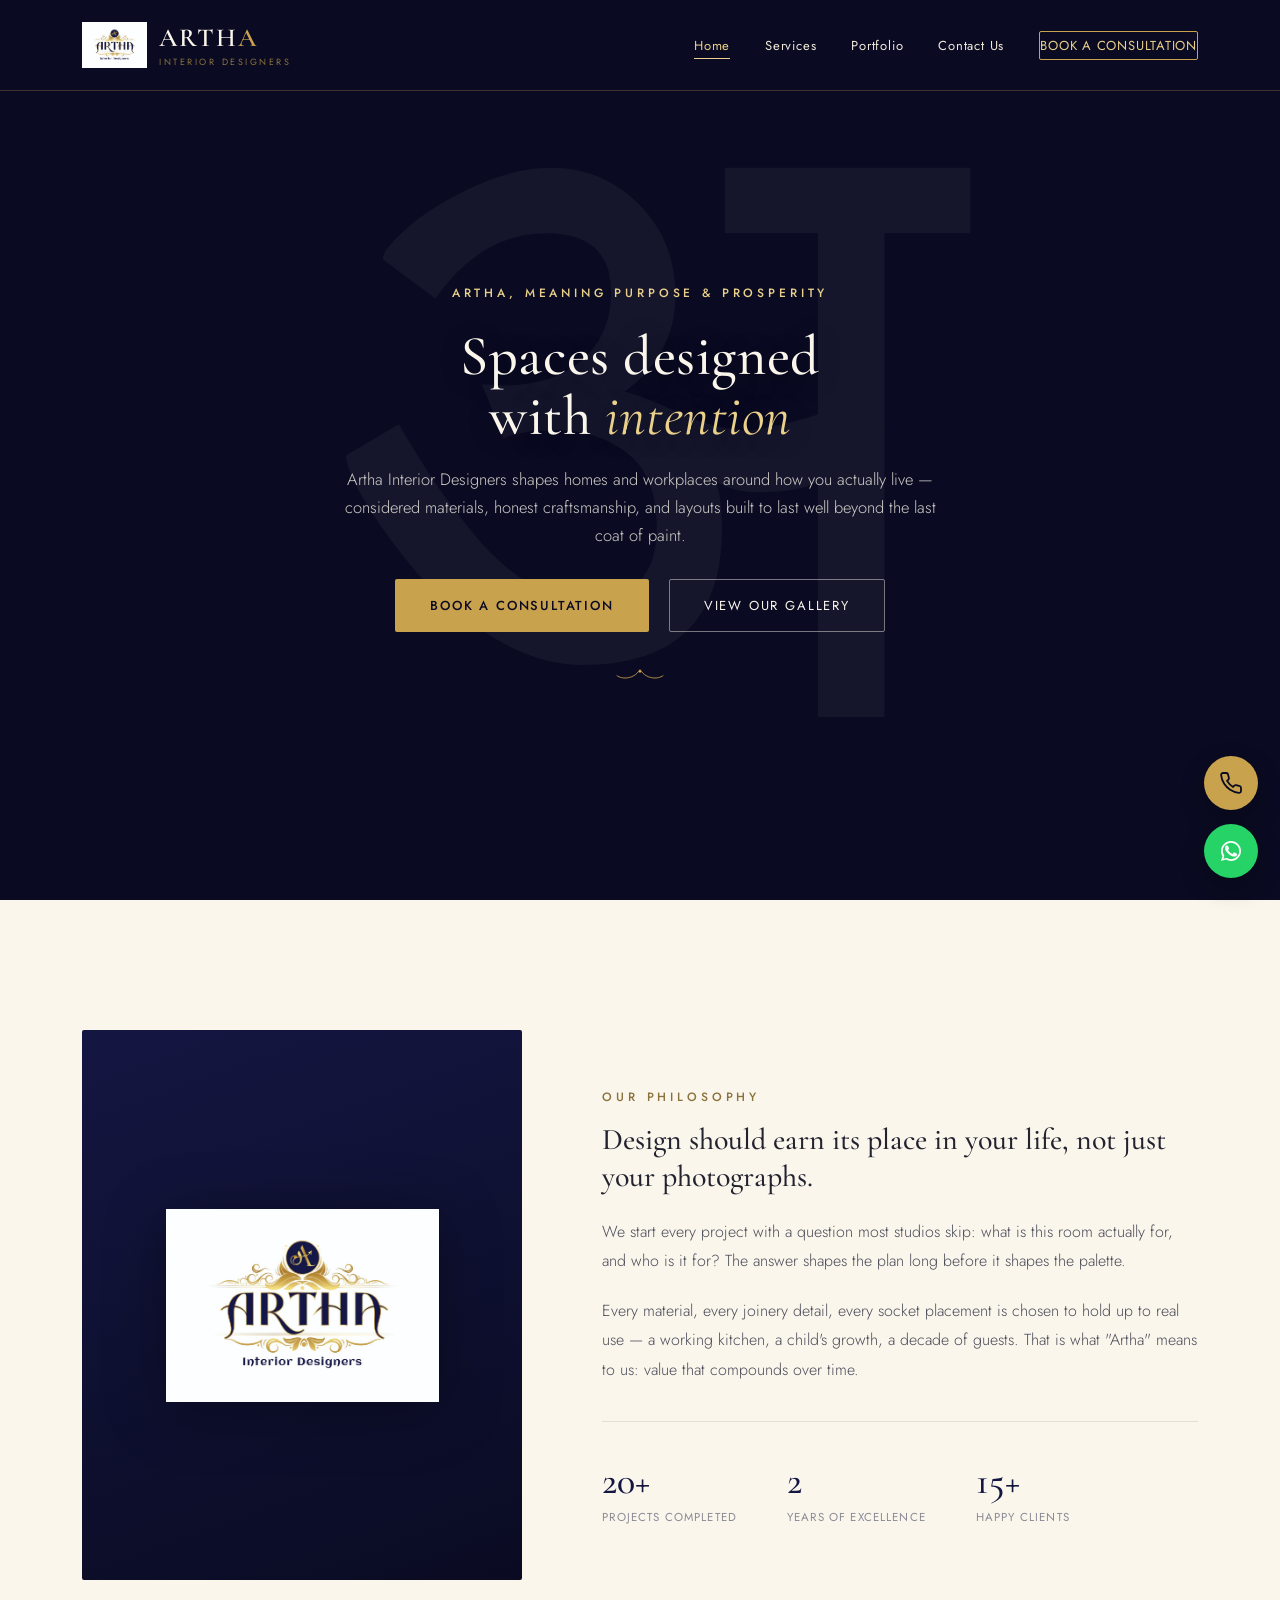
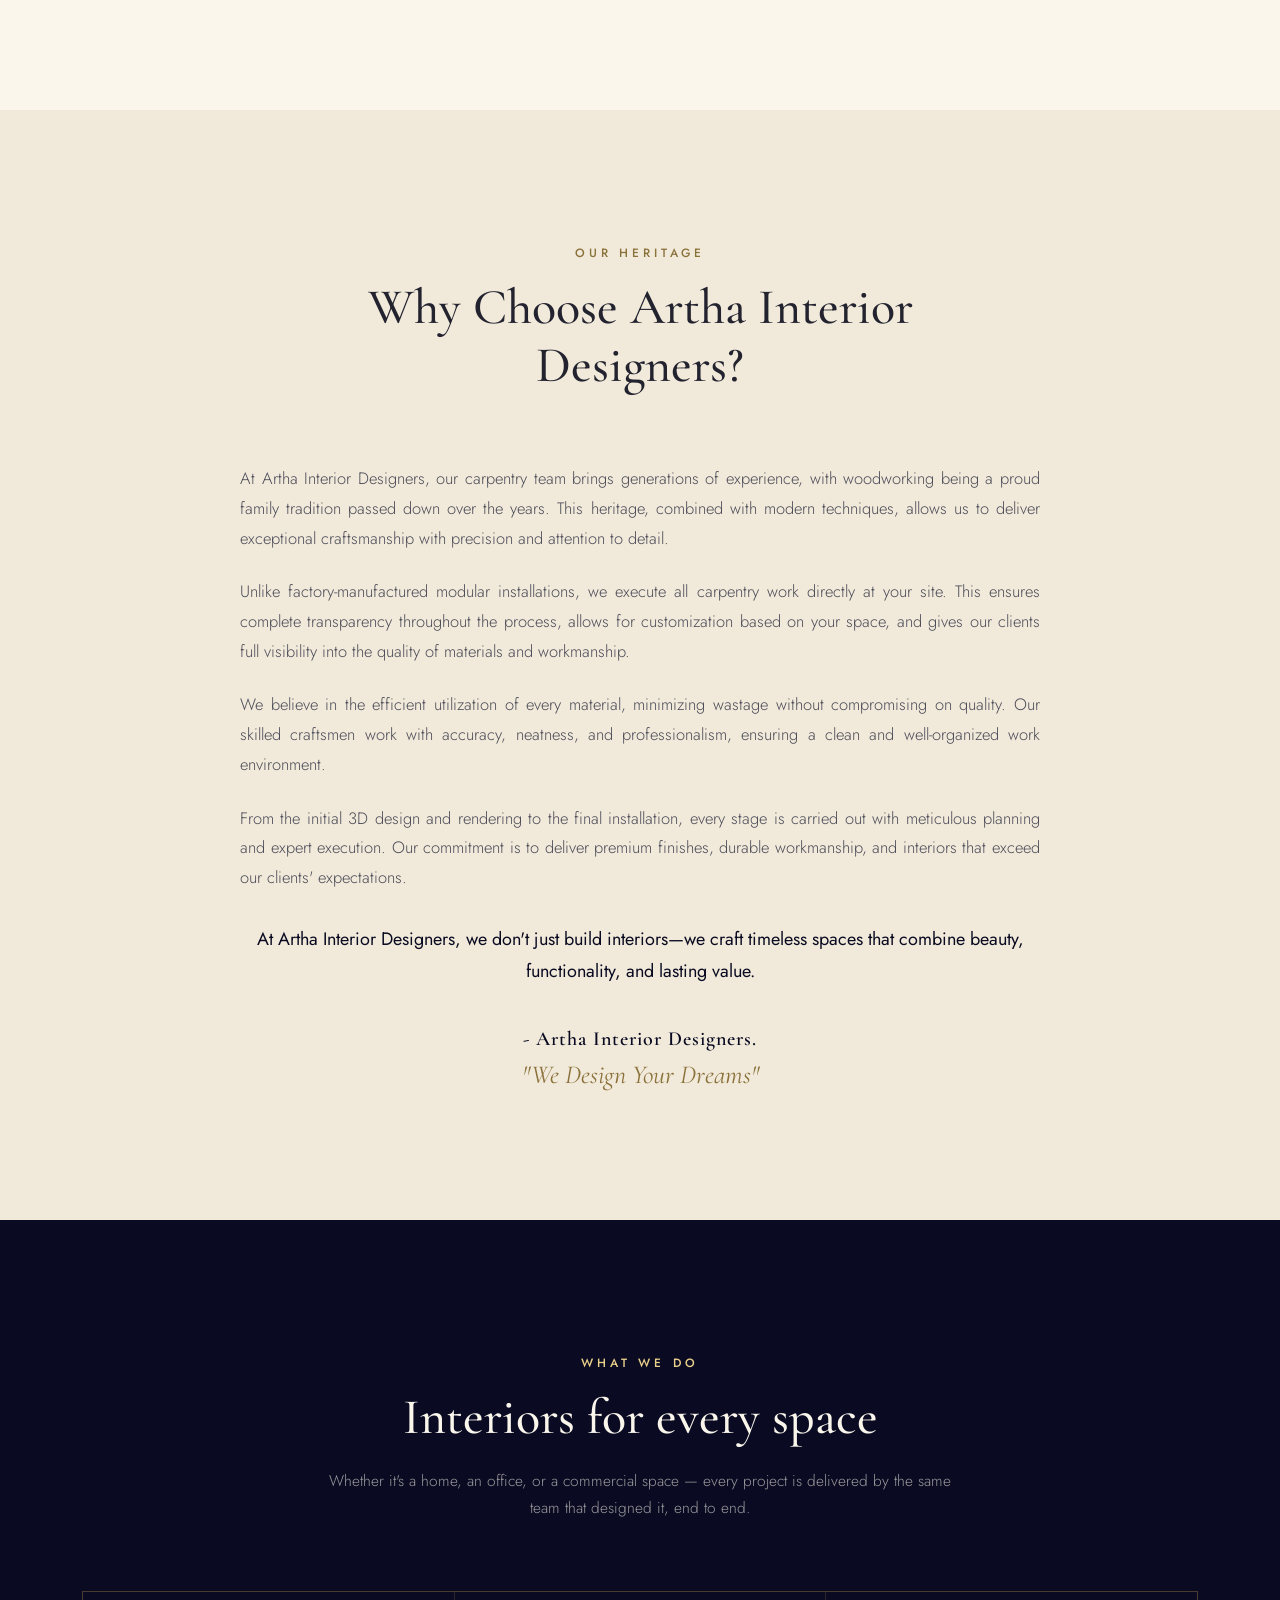
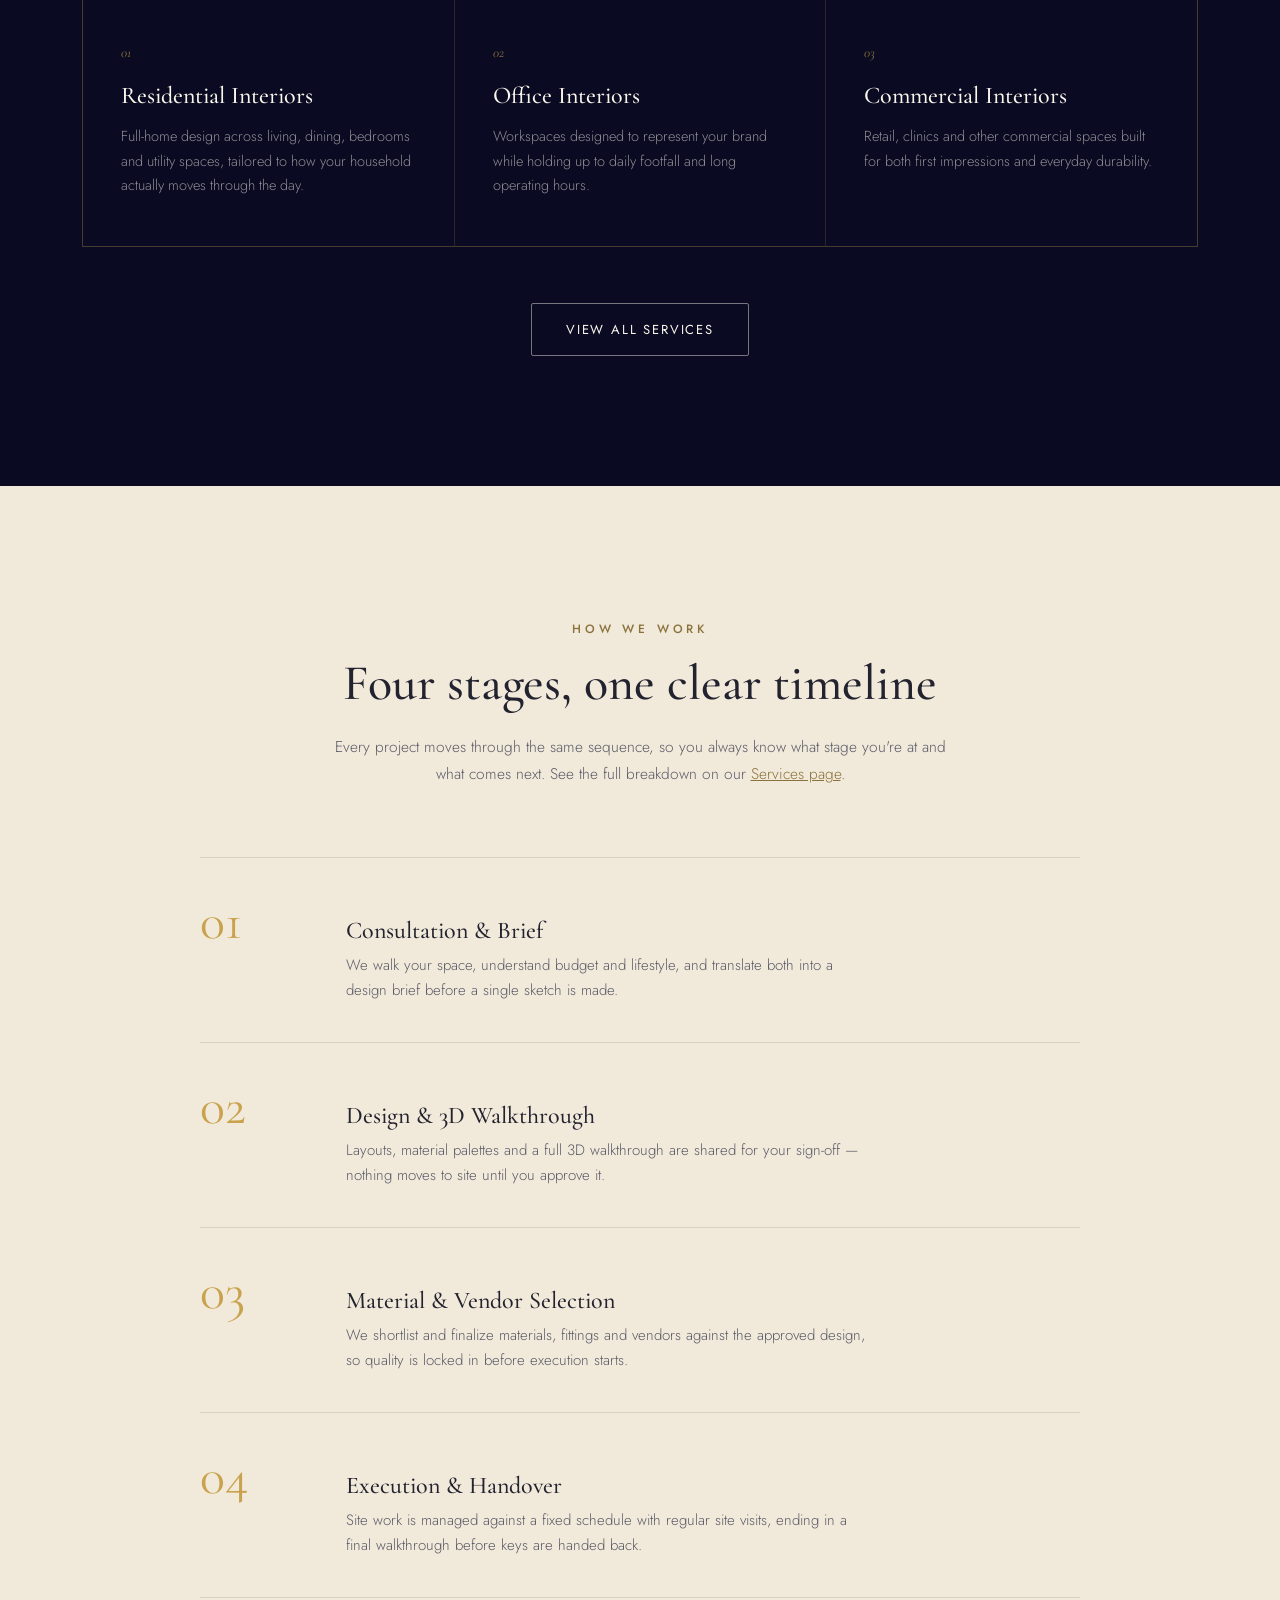
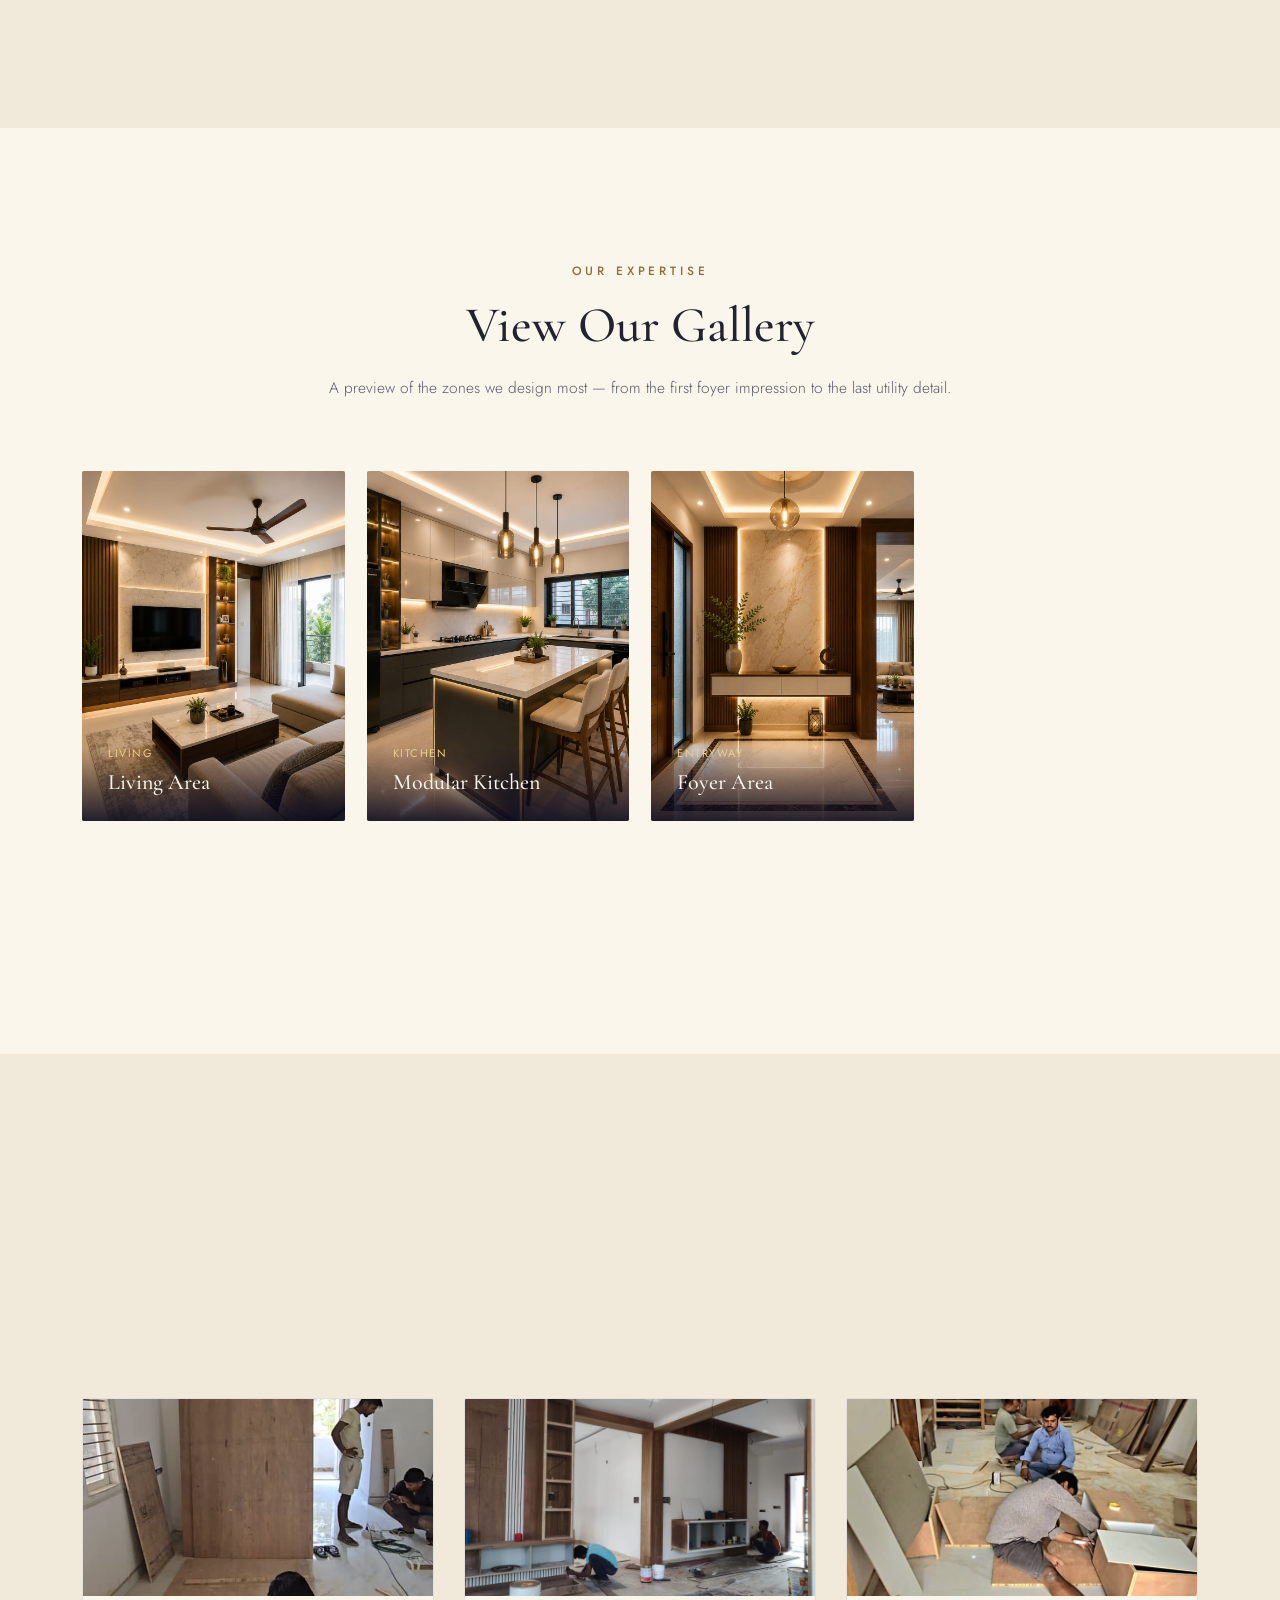
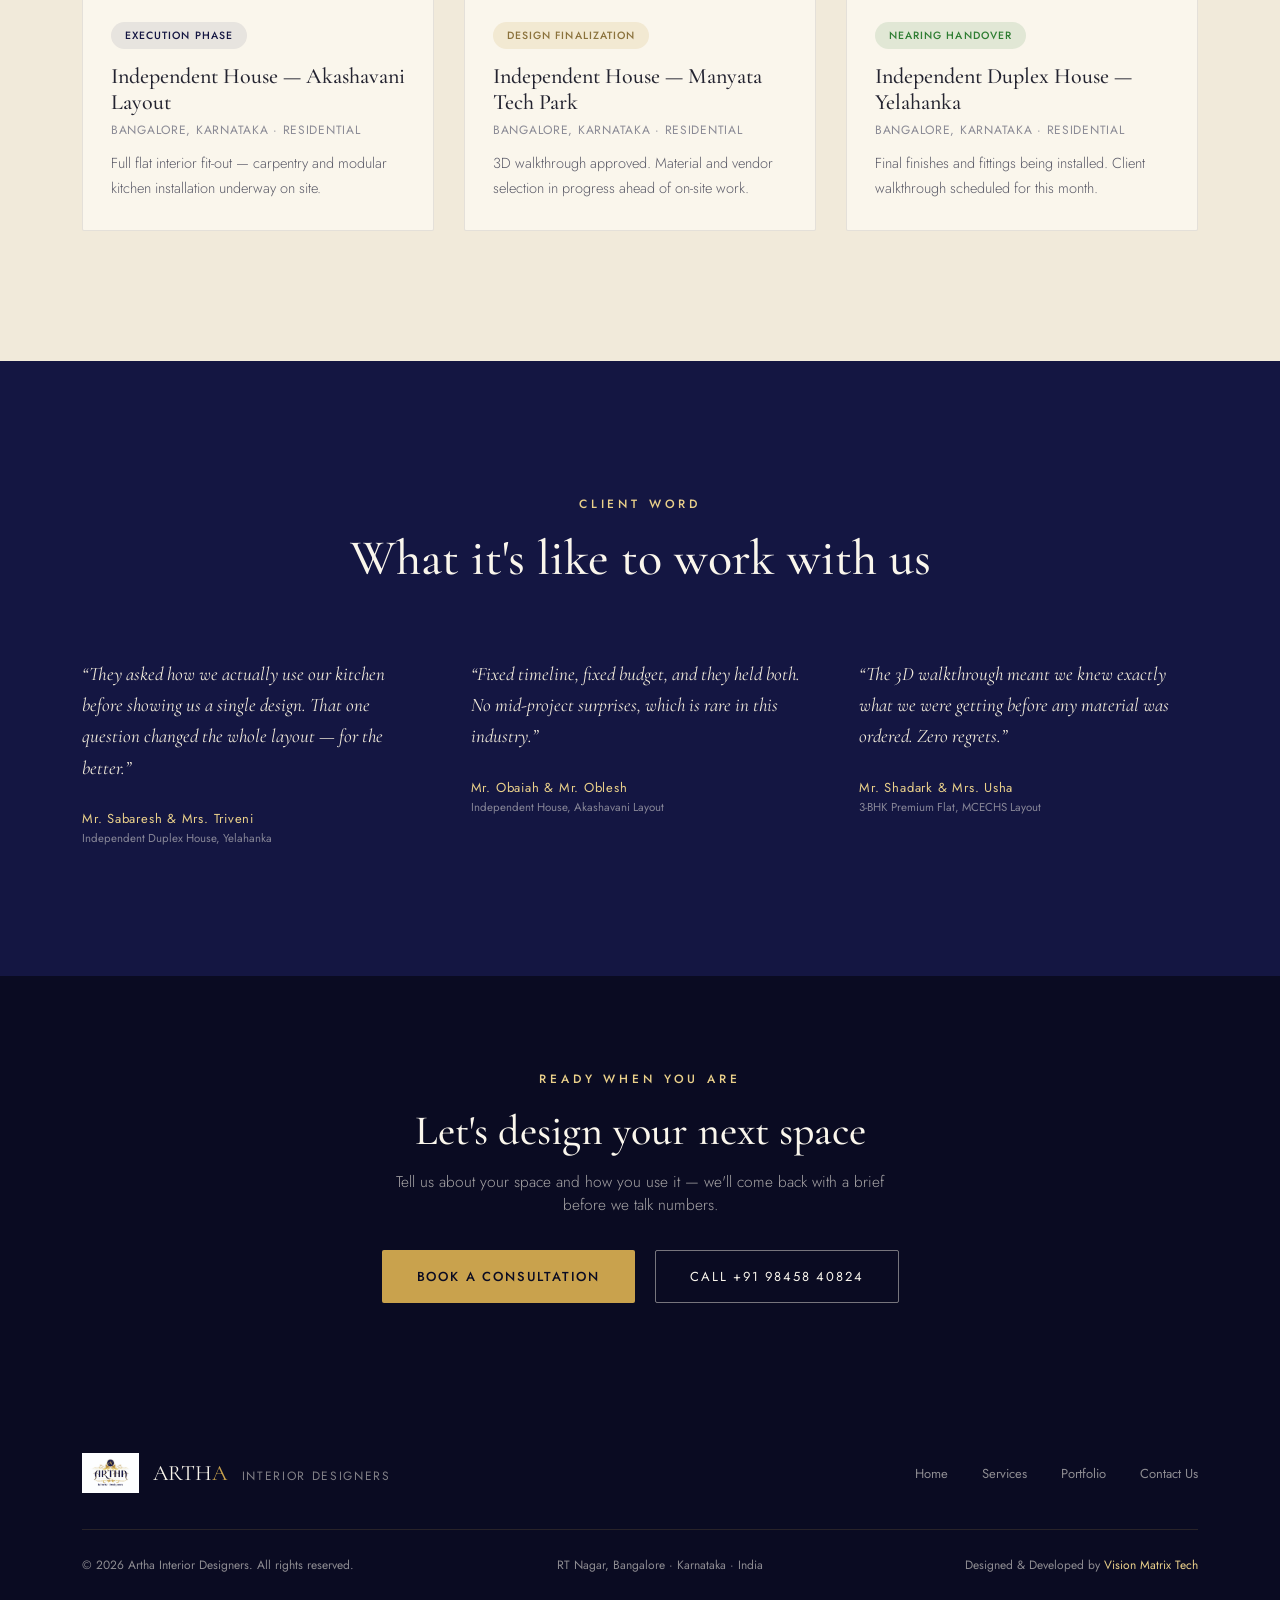
==== index.html @ 28aff3ff "Update index.html" ====
<!DOCTYPE html>
<html lang="en">
<head>
<meta charset="UTF-8">
<meta name="viewport" content="width=device-width, initial-scale=1.0">
<title>Artha Interior Designers — Spaces Built With Purpose</title>
<meta name="description" content="Artha Interior Designers — residential, office and commercial interiors in Bangalore, Kolar, Anantapur and Hyderabad. Book a free consultation.">
<link rel="preconnect" href="https://fonts.googleapis.com">
<link rel="preconnect" href="https://fonts.gstatic.com" crossorigin>
<link href="https://fonts.googleapis.com/css2?family=Cormorant+Garamond:ital,wght@0,300;0,400;0,500;0,600;1,400&family=Jost:wght@300;400;500;600&display=swap" rel="stylesheet">
<link rel="stylesheet" href="style.css">
</head>
<body>

<header id="siteHeader">
  <nav class="wrap">
    <div class="brand">
      <img src="arthawhitelogo.png" alt="Artha Interior Designers" class="brand-logo">
      <div>
        <span class="brand-mark">ARTH<em>A</em></span>
        <span class="brand-sub">Interior Designers</span>
      </div>
    </div>
    <div class="nav-links" id="navLinks">
      <a href="index.html" class="active">Home</a>
      <a href="services.html">Services</a>
      <a href="Portfolio.html">Portfolio</a>
      <a href="contactus.html">Contact Us</a>
      <a href="contactus.html#contact" class="nav-cta">Book a Consultation</a>
    </div>
    <button class="nav-toggle" id="navToggle" aria-label="Menu" aria-expanded="false">☰</button>
  </nav>
</header>

<section class="hero">
  <div class="hero-watermark" aria-hidden="true">अ</div>
  <div class="hero-inner">
    <div class="hero-content">
      <span class="eyebrow">Artha, meaning purpose &amp; prosperity</span>
      <h1>Spaces designed<br>with <span class="accent">intention</span></h1>
      <p class="lede">Artha Interior Designers shapes homes and workplaces around how you actually live — considered materials, honest craftsmanship, and layouts built to last well beyond the last coat of paint.</p>
      <div class="hero-actions">
        <a href="contactus.html#contact" class="btn btn-gold">Book a Consultation</a>
        <a href="Portfolio.html" class="btn btn-ghost">View Our Gallery</a>
      </div>
      <div class="hero-flourish">
        <div class="flourish">
          <div class="stem"></div>
          <svg viewBox="0 0 60 24" fill="none"><path d="M30 2C26 8 20 12 12 12C6 12 2 9 2 9M30 2C34 8 40 12 48 12C54 12 58 9 58 9" stroke="#C9A24D" stroke-width="1"/><circle cx="30" cy="4" r="1.6" fill="#C9A24D"/></svg>
          <div class="stem"></div>
        </div>
      </div>
    </div>
  </div>
</section>

<section class="about" id="philosophy">
  <div class="wrap about-grid">
    <div class="about-visual reveal">
      <img src="arthawhitelogo.png" alt="Artha Interior Designers emblem" class="about-logo">
    </div>
    <div class="about-copy reveal">
      <span class="eyebrow">Our Philosophy</span>
      <h3>Design should earn its place in your life, not just your photographs.</h3>
      <p>We start every project with a question most studios skip: what is this room actually for, and who is it for? The answer shapes the plan long before it shapes the palette.</p>
      <p>Every material, every joinery detail, every socket placement is chosen to hold up to real use — a working kitchen, a child's growth, a decade of guests. That is what "Artha" means to us: value that compounds over time.</p>
      <div class="about-stats">
        <div class="stat"><h4>20+</h4><span>Projects Completed</span></div>
        <div class="stat"><h4>2</h4><span>Years of Excellence</span></div>
        <div class="stat"><h4>15+</h4><span>Happy Clients</span></div>
      </div>
    </div>
  </div>
</section>

<section class="why-choose" id="why-us">
  <div class="wrap">
    <div class="section-head reveal">
      <span class="eyebrow">Our Heritage</span>
      <h2>Why Choose Artha Interior Designers?</h2>
    </div>
    <div class="why-content reveal">
      <p>At Artha Interior Designers, our carpentry team brings generations of experience, with woodworking being a proud family tradition passed down over the years. This heritage, combined with modern techniques, allows us to deliver exceptional craftsmanship with precision and attention to detail.</p>
      <p>Unlike factory-manufactured modular installations, we execute all carpentry work directly at your site. This ensures complete transparency throughout the process, allows for customization based on your space, and gives our clients full visibility into the quality of materials and workmanship.</p>
      <p>We believe in the efficient utilization of every material, minimizing wastage without compromising on quality. Our skilled craftsmen work with accuracy, neatness, and professionalism, ensuring a clean and well-organized work environment.</p>
      <p>From the initial 3D design and rendering to the final installation, every stage is carried out with meticulous planning and expert execution. Our commitment is to deliver premium finishes, durable workmanship, and interiors that exceed our clients' expectations.</p>
      <p>At Artha Interior Designers, we don't just build interiors—we craft timeless spaces that combine beauty, functionality, and lasting value.</p>
      <div class="why-quote-area">
        <span class="brand-name">- Artha Interior Designers.</span>
        <span class="slogan">"We Design Your Dreams"</span>
      </div>
    </div>
  </div>
</section>

<section class="services" id="services">
  <div class="wrap">
    <div class="section-head reveal">
      <span class="eyebrow on-dark">What We Do</span>
      <h2>Interiors for every space</h2>
      <p>Whether it's a home, an office, or a commercial space — every project is delivered by the same team that designed it, end to end.</p>
    </div>
    <div class="service-grid reveal">
      <div class="service-card">
        <span class="num">01</span>
        <h3>Residential Interiors</h3>
        <p>Full-home design across living, dining, bedrooms and utility spaces, tailored to how your household actually moves through the day.</p>
      </div>
      <div class="service-card">
        <span class="num">02</span>
        <h3>Office Interiors</h3>
        <p>Workspaces designed to represent your brand while holding up to daily footfall and long operating hours.</p>
      </div>
      <div class="service-card">
        <span class="num">03</span>
        <h3>Commercial Interiors</h3>
        <p>Retail, clinics and other commercial spaces built for both first impressions and everyday durability.</p>
      </div>
    </div>
    <div class="services-cta reveal">
      <a href="services.html" class="btn btn-ghost">View All Services</a>
    </div>
  </div>
</section>

<section class="process" id="process">
  <div class="wrap">
    <div class="section-head reveal">
      <span class="eyebrow">How We Work</span>
      <h2>Four stages, one clear timeline</h2>
      <p>Every project moves through the same sequence, so you always know what stage you're at and what comes next. See the full breakdown on our <a href="services.html#process" style="color:var(--gold-dim);text-decoration:underline;">Services page</a>.</p>
    </div>
    <div class="process-list reveal">
      <div class="process-item">
        <span class="step-num">01</span>
        <div><h3>Consultation &amp; Brief</h3><p>We walk your space, understand budget and lifestyle, and translate both into a design brief before a single sketch is made.</p></div>
      </div>
      <div class="process-item">
        <span class="step-num">02</span>
        <div><h3>Design &amp; 3D Walkthrough</h3><p>Layouts, material palettes and a full 3D walkthrough are shared for your sign-off — nothing moves to site until you approve it.</p></div>
      </div>
      <div class="process-item">
        <span class="step-num">03</span>
        <div><h3>Material &amp; Vendor Selection</h3><p>We shortlist and finalize materials, fittings and vendors against the approved design, so quality is locked in before execution starts.</p></div>
      </div>
      <div class="process-item">
        <span class="step-num">04</span>
        <div><h3>Execution &amp; Handover</h3><p>Site work is managed against a fixed schedule with regular site visits, ending in a final walkthrough before keys are handed back.</p></div>
      </div>
    </div>
  </div>
</section>

<section class="portfolio" id="gallery">
  <div class="wrap">
    <div class="section-head reveal">
      <span class="eyebrow">Our Expertise</span>
      <h2>View Our Gallery</h2>
      <p>A preview of the zones we design most — from the first foyer impression to the last utility detail.</p>
    </div>
    <div class="portfolio-grid grid-4-preview reveal">
      <div class="p-item"><img src="livingarea.jpeg" alt="Living Area"><div class="overlay"><span>Living</span><h4>Living Area</h4></div></div>
      <div class="p-item"><img src="kitchen.jpeg" alt="Kitchen"><div class="overlay"><span>Kitchen</span><h4>Modular Kitchen</h4></div></div>
      <div class="p-item"><img src="foyerarea.jpeg" alt="Foyer Area"><div class="overlay"><span>Entryway</span><h4>Foyer Area</h4></div></div>
    </div>
    <div class="gallery-cta reveal">
      <a href="Portfolio.html" class="btn btn-gold on-light">View Full Gallery</a>
    </div>
  </div>
</section>

<section class="ongoing-projects" id="ongoing-projects">
  <div class="wrap">
    <div class="section-head reveal">
      <span class="eyebrow">Live Right Now</span>
      <h2>Ongoing Projects</h2>
      <p>A look at what our team is actively working on this month across Bangalore.</p>
    </div>
    <div class="projects-grid reveal">

      <div class="project-card">
        <div class="project-card-img">
          <img src="ongoingprojectakashavanilayout.jpeg" alt="Akashavani Layout — Ongoing">
        </div>
        <div class="project-card-body">
          <span class="project-status status-execution">Execution Phase</span>
          <h3>Independent House — Akashavani Layout</h3>
          <span class="project-loc">Bangalore, Karnataka · Residential</span>
          <p>Full flat interior fit-out — carpentry and modular kitchen installation underway on site.</p>
        </div>
      </div>

      <div class="project-card">
        <div class="project-card-img">
          <img src="ongoingprojectthanisandra.jpeg" alt="Thanisandra — Ongoing">
        </div>
        <div class="project-card-body">
          <span class="project-status status-design">Design Finalization</span>
          <h3>Independent House — Manyata Tech Park</h3>
          <span class="project-loc">Bangalore, Karnataka · Residential</span>
          <p>3D walkthrough approved. Material and vendor selection in progress ahead of on-site work.</p>
        </div>
      </div>

      <div class="project-card">
        <div class="project-card-img">
          <img src="ongoingprojectyelahanka.jpeg" alt="Yelahanka — Ongoing">
        </div>
        <div class="project-card-body">
          <span class="project-status status-finishing">Nearing Handover</span>
          <h3>Independent Duplex House — Yelahanka</h3>
          <span class="project-loc">Bangalore, Karnataka · Residential</span>
          <p>Final finishes and fittings being installed. Client walkthrough scheduled for this month.</p>
        </div>
      </div>

    </div>
  </div>
</section>

<section class="testimonials">
  <div class="wrap">
    <div class="section-head reveal">
      <span class="eyebrow on-dark">Client Word</span>
      <h2>What it's like to work with us</h2>
    </div>
    <div class="t-grid reveal">
      <div class="t-card">
        <q>They asked how we actually use our kitchen before showing us a single design. That one question changed the whole layout — for the better.</q>
        <div class="t-name">Mr. Sabaresh &amp; Mrs. Triveni</div>
        <div class="t-role">Independent Duplex House, Yelahanka</div>
      </div>
      <div class="t-card">
        <q>Fixed timeline, fixed budget, and they held both. No mid-project surprises, which is rare in this industry.</q>
        <div class="t-name">Mr. Obaiah &amp; Mr. Oblesh</div>
        <div class="t-role">Independent House, Akashavani Layout</div>
      </div>
      <div class="t-card">
        <q>The 3D walkthrough meant we knew exactly what we were getting before any material was ordered. Zero regrets.</q>
        <div class="t-name">Mr. Shadark &amp; Mrs. Usha</div>
        <div class="t-role">3-BHK Premium Flat, MCECHS Layout</div>
      </div>
    </div>
  </div>
</section>

<section class="cta-banner">
  <div class="wrap">
    <span class="eyebrow">Ready When You Are</span>
    <h2>Let's design your next space</h2>
    <p>Tell us about your space and how you use it — we'll come back with a brief before we talk numbers.</p>
    <div class="cta-actions">
      <a href="contactus.html#contact" class="btn btn-gold">Book a Consultation</a>
      <a href="tel:+919845840824" class="btn btn-ghost">Call +91 98458 40824</a>
    </div>
  </div>
</section>

<footer>
  <div class="wrap">
    <div class="footer-top">
      <div class="footer-brand" style="display:flex;align-items:center;gap:14px;">
        <img src="arthawhitelogo.png" alt="Artha Interior Designers logo" class="footer-logo">
        <span>ARTH<em>A</em> <span style="font-family:'Jost',sans-serif;font-size:12px;letter-spacing:0.14em;text-transform:uppercase;color:rgba(250,246,236,0.5);vertical-align:middle;margin-left:10px;">Interior Designers</span></span>
      </div>
      <div class="footer-links">
        <a href="index.html">Home</a>
        <a href="services.html">Services</a>
        <a href="Portfolio.html">Portfolio</a>
        <a href="contactus.html">Contact Us</a>
      </div>
    </div>
    <div class="footer-bottom">
      <span>© 2026 Artha Interior Designers. All rights reserved.</span>
      <span>RT Nagar, Bangalore · Karnataka · India</span>
      <span>Designed &amp; Developed by <a href="https://visionmatrixtech.com" target="_blank" rel="noopener" style="color:var(--gold-light);text-decoration:none;">Vision Matrix Tech</a></span>
    </div>
  </div>
</footer>

<div class="quick-actions">
  <a href="tel:+919845840824" class="qa-btn qa-call" aria-label="Call Us">
    <svg viewBox="0 0 24 24" fill="none" stroke="currentColor" stroke-width="1.8"><path d="M22 16.92v3a2 2 0 0 1-2.18 2 19.79 19.79 0 0 1-8.63-3.07 19.5 19.5 0 0 1-6-6 19.79 19.79 0 0 1-3.07-8.67A2 2 0 0 1 4.11 2h3a2 2 0 0 1 2 1.72 12.84 12.84 0 0 0 .7 2.81 2 2 0 0 1-.45 2.11L8.09 9.91a16 16 0 0 0 6 6l1.27-1.27a2 2 0 0 1 2.11-.45 12.84 12.84 0 0 0 2.81.7A2 2 0 0 1 22 16.92z"/></svg>
  </a>
  <a href="https://wa.me/919845840824" target="_blank" rel="noopener" class="qa-btn qa-whatsapp" aria-label="WhatsApp Us">
    <svg viewBox="0 0 24 24" fill="currentColor"><path d="M17.472 14.382c-.297-.149-1.758-.867-2.03-.967-.273-.099-.471-.148-.67.15-.197.297-.767.966-.94 1.164-.173.199-.347.223-.644.075-.297-.15-1.255-.463-2.39-1.475-.883-.788-1.48-1.761-1.653-2.059-.173-.297-.018-.458.13-.606.134-.133.297-.347.446-.52.149-.174.198-.298.297-.497.099-.198.05-.371-.025-.52-.075-.149-.669-1.612-.916-2.207-.242-.579-.487-.5-.669-.51-.173-.008-.371-.01-.57-.01-.198 0-.52.074-.792.372-.272.297-1.04 1.016-1.04 2.479 0 1.462 1.065 2.875 1.213 3.074.149.198 2.096 3.2 5.077 4.487.709.306 1.262.489 1.694.625.712.227 1.36.195 1.871.118.571-.085 1.758-.719 2.006-1.413.248-.694.248-1.289.173-1.413-.074-.124-.272-.198-.57-.347z"/><path d="M12.001 2C6.478 2 2 6.478 2 12c0 1.89.525 3.66 1.436 5.166L2 22l4.965-1.404A9.945 9.945 0 0 0 12.001 22C17.523 22 22 17.523 22 12S17.523 2 12.001 2zm0 18.2a8.17 8.17 0 0 1-4.166-1.14l-.299-.177-3.048.863.87-2.97-.194-.305A8.17 8.17 0 0 1 3.8 12c0-4.522 3.679-8.2 8.201-8.2 4.521 0 8.199 3.678 8.199 8.2 0 4.522-3.678 8.2-8.199 8.2z"/></svg>
  </a>
</div>

<script>
  const header = document.getElementById('siteHeader');
  window.addEventListener('scroll', () => {
    header.classList.toggle('scrolled', window.scrollY > 40);
  });

  const navToggle = document.getElementById('navToggle');
  const navLinks = document.getElementById('navLinks');
  navToggle.addEventListener('click', () => {
    const isOpen = navLinks.classList.toggle('open');
    navToggle.setAttribute('aria-expanded', isOpen ? 'true' : 'false');
    navToggle.textContent = isOpen ? '✕' : '☰';
  });
  navLinks.querySelectorAll('a').forEach(link => {
    link.addEventListener('click', () => {
      navLinks.classList.remove('open');
      navToggle.setAttribute('aria-expanded', 'false');
      navToggle.textContent = '☰';
    });
  });

  const revealEls = document.querySelectorAll('.reveal');
  const io = new IntersectionObserver((entries) => {
    entries.forEach(e => { if (e.isIntersecting) e.target.classList.add('in'); });
  }, { threshold: 0.15 });
  revealEls.forEach(el => io.observe(el));
</script>

</body>
</html>
---- style.css ----
/* =========================================================
   ARTHA INTERIOR DESIGNERS — SHARED STYLESHEET
   Used by: index.html, services.html, Portfolio.html, contactus.html
   ========================================================= */

:root{
  --navy-deep:#0A0B22;
  --navy:#141642;
  --navy-soft:#1E214F;
  --gold:#C9A24D;
  --gold-light:#EAD08A;
  --gold-dim:#8B723C;
  --ivory:#FAF6EC;
  --ivory-dim:#F1EADA;
  --charcoal:#232330;
  --line:rgba(201,162,77,0.28);
  --serif:'Cormorant Garamond', serif;
  --sans:'Jost', sans-serif;
}
*{margin:0;padding:0;box-sizing:border-box;}
html{scroll-behavior:smooth;}
body{
  font-family:var(--sans);
  background:var(--ivory);
  color:var(--charcoal);
  overflow-x:hidden;
  -webkit-font-smoothing:antialiased;
}
a{color:inherit;text-decoration:none;}
img{max-width:100%;display:block;}
ul{list-style:none;}
button{font-family:inherit;}
.wrap{max-width:1180px;margin:0 auto;padding:0 32px;}
.eyebrow{
  font-family:var(--sans);
  text-transform:uppercase;
  letter-spacing:0.32em;
  font-size:12px;
  font-weight:500;
  color:var(--gold-dim);
}
.eyebrow.on-dark{color:var(--gold-light);}

/* ---------- Flourish signature element ---------- */
.flourish{display:flex;align-items:center;justify-content:center;gap:18px;width:100%;}
.flourish svg{height:20px;width:auto;flex-shrink:0;}
.flourish .stem{flex:1 1 auto;height:1px;background:linear-gradient(90deg, transparent, var(--gold) 50%, transparent);max-width:220px;}
.flourish.dark .stem{background:linear-gradient(90deg, transparent, var(--gold-light) 50%, transparent);}

/* ---------- Nav ---------- */
header{
  position:fixed;top:0;left:0;right:0;z-index:100;
  padding:22px 0;
  background:var(--navy-deep);
  box-shadow:0 1px 0 var(--line);
  transition:padding .4s ease, box-shadow .4s ease;
}
header.scrolled{padding:14px 0;}
nav{display:flex;align-items:center;justify-content:space-between;position:relative;}
.brand{display:flex;align-items:center;gap:12px;}
.brand-logo{height:46px;width:auto;display:block;}
.brand-mark{font-family:var(--serif);font-size:26px;font-weight:600;letter-spacing:0.08em;color:var(--ivory);}
.brand-mark em{color:var(--gold);font-style:normal;}
.brand-sub{font-size:9px;letter-spacing:0.28em;text-transform:uppercase;color:var(--gold-dim);margin-top:2px;display:block;}
.nav-links{display:flex;gap:35px;align-items:center;}
.nav-links a{font-size:13px;letter-spacing:0.06em;color:var(--ivory-dim);position:relative;padding:4px 0;transition:color .3s ease;}
.nav-links a:not(.nav-cta)::after{content:"";position:absolute;left:0;bottom:0;width:0;height:1px;background:var(--gold-light);transition:width .3s ease;}
.nav-links a:not(.nav-cta):hover::after{width:100%;}
.nav-links a:not(.nav-cta).active::after{width:100%;}
.nav-links a:not(.nav-cta).active{color:var(--gold-light);}
.nav-links a:hover{color:var(--gold-light);}
.nav-cta{
  border:1px solid var(--gold);
  color:var(--gold-light) !important;
  padding:10px 22px;
  font-size:12px;letter-spacing:0.12em;text-transform:uppercase;
  border-radius:2px;
  transition:background .3s ease, color .3s ease, box-shadow .3s ease, transform .3s ease;
  white-space:nowrap;
}
.nav-cta:hover{background:var(--gold);color:var(--navy-deep) !important;box-shadow:0 10px 24px rgba(201,162,77,0.28);transform:translateY(-2px);}
.nav-toggle{display:none;background:none;border:none;color:var(--ivory);font-size:26px;cursor:pointer;line-height:1;padding:4px 6px;}

/* ---------- Hero (index only) ---------- */
.hero{
  position:relative;
  min-height:100vh;
  background-color:#0A0B22;
  background-image:
    linear-gradient(180deg, rgba(10,11,34,0.72) 0%, rgba(10,11,34,0.55) 45%, rgba(10,11,34,0.86) 100%),
    url('https://images.unsplash.com/photo-1759238136854-a43787126db7?q=80&w=2400&auto=format&fit=crop');
  background-size:cover;
  background-position:center 35%;
  background-repeat:no-repeat;
  display:flex;align-items:center;justify-content:center;
  text-align:center;color:var(--ivory);
  padding:128px 24px 56px;
  overflow:hidden;
}
.hero-watermark{
  position:absolute;font-family:var(--serif);font-size:min(70vw, 900px);font-weight:500;
  color:rgba(250,246,236,0.045);top:50%;left:50%;transform:translate(-50%,-52%);
  user-select:none;pointer-events:none;line-height:1;animation:driftMark 40s ease-in-out infinite;
}
@keyframes driftMark{
  0%,100%{transform:translate(-50%,-52%) rotate(0deg);}
  50%{transform:translate(-50%,-52%) rotate(1.2deg);}
}
.hero-inner{position:relative;z-index:2;max-width:800px;width:100%;margin:0 auto;display:flex;flex-direction:column;align-items:center;text-align:center;}
.hero-content{display:flex;flex-direction:column;align-items:center;}
.hero .eyebrow{margin:0 0 24px 0;color:var(--gold-light);}
.hero h1{font-family:var(--serif);font-weight:500;font-size:clamp(34px, 4.4vw, 64px);line-height:1.08;letter-spacing:0.01em;margin:0 0 18px;color:var(--ivory);text-shadow:0 4px 24px rgba(0,0,0,0.35);}
.hero h1 .accent{font-style:italic;font-weight:400;color:var(--gold-light);}
.hero p.lede{font-size:16.5px;line-height:1.7;color:rgba(250,246,236,0.82);max-width:600px;margin:0 auto 30px;font-weight:300;}
.hero-actions{display:flex;gap:20px;justify-content:center;flex-wrap:wrap;margin-bottom:36px;}
.btn{display:inline-block;padding:16px 34px;font-size:13px;letter-spacing:0.14em;text-transform:uppercase;border-radius:2px;transition:transform .35s cubic-bezier(.2,.8,.2,1), box-shadow .35s ease, background .35s ease, color .35s ease, border-color .35s ease;cursor:pointer;border:1px solid transparent;position:relative;}
.btn-gold{background:var(--gold);color:var(--navy-deep);font-weight:500;box-shadow:0 0 0 rgba(201,162,77,0);}
.btn-gold:hover{background:var(--gold-light);transform:translateY(-3px);box-shadow:0 14px 28px rgba(201,162,77,0.32);}
.btn-gold:active{transform:translateY(-1px);}
.btn-ghost{border-color:rgba(250,246,236,0.45);color:var(--ivory);}
.btn-ghost:hover{border-color:var(--ivory);color:var(--ivory);background:rgba(250,246,236,0.1);transform:translateY(-3px);box-shadow:0 14px 28px rgba(0,0,0,0.25);}
.btn-ghost:active{transform:translateY(-1px);}
.btn-ghost.on-light{border-color:rgba(20,22,66,0.3);color:var(--navy-deep);}
.btn-ghost.on-light:hover{border-color:var(--navy-deep);color:var(--navy-deep);background:rgba(20,22,66,0.04);box-shadow:0 14px 28px rgba(20,22,66,0.08);}
.hero-flourish{max-width:340px;margin:0 auto;}
.hero-flourish .flourish{justify-content:center;}
.hero-flourish .stem{max-width:120px;}

/* ---------- Page banner (services / portfolio / contact) ---------- */
.page-banner{
  position:relative;min-height:46vh;display:flex;align-items:center;justify-content:center;
  text-align:center;color:var(--ivory);padding:160px 24px 60px;
  background-size:cover;background-position:center;background-repeat:no-repeat;overflow:hidden;
}
.page-banner.photo-kitchen{background-image:linear-gradient(180deg, rgba(10,11,34,0.72) 0%, rgba(10,11,34,0.8) 100%), url('kitchen.jpeg');}
.page-banner.photo-living{background-image:linear-gradient(180deg, rgba(10,11,34,0.72) 0%, rgba(10,11,34,0.8) 100%), url('livingarea.jpeg');}
.page-banner.no-photo{background-image:linear-gradient(160deg, var(--navy) 0%, var(--navy-deep) 100%);}
.page-banner .banner-inner{position:relative;z-index:2;max-width:700px;}
.breadcrumb{font-size:11.5px;letter-spacing:0.14em;text-transform:uppercase;color:rgba(250,246,236,0.6);margin-bottom:16px;}
.breadcrumb a{color:var(--gold-light);}
.breadcrumb a:hover{text-decoration:underline;}
.page-banner h1{font-family:var(--serif);font-weight:500;font-size:clamp(32px,4.4vw,54px);margin-bottom:14px;color:var(--ivory);}
.page-banner p{font-size:15.5px;color:rgba(250,246,236,0.82);font-weight:300;max-width:520px;margin:0 auto;}

/* ---------- Quick links row (sits just under a page banner) ---------- */
.quick-links-row{background:var(--ivory-dim);border-bottom:1px solid rgba(35,35,48,0.08);}
.quick-links-row .wrap{display:flex;gap:14px;flex-wrap:wrap;justify-content:center;padding:22px 32px;}
.quick-links-row a{
  font-size:12px;letter-spacing:0.08em;text-transform:uppercase;color:var(--navy);
  border:1px solid rgba(20,22,66,0.18);padding:9px 18px;border-radius:20px;
  transition:background .3s ease, color .3s ease, border-color .3s ease;
}
.quick-links-row a:hover{background:var(--navy);color:var(--ivory);border-color:var(--navy);}

/* ---------- Section shell ---------- */
section{padding:130px 0;}
.section-head{max-width:640px;margin:0 auto 70px;text-align:center;}
.section-head h2{font-family:var(--serif);font-weight:500;font-size:clamp(30px,4vw,50px);margin:16px 0 20px;line-height:1.15;}
.section-head p{font-size:15.5px;line-height:1.75;color:#5B5B68;font-weight:300;}

/* ---------- Philosophy / About ---------- */
.about{background:var(--ivory);}
.about-grid{display:grid;grid-template-columns:0.85fr 1.15fr;gap:80px;align-items:center;}
.about-visual{position:relative;aspect-ratio:4/5;background:linear-gradient(160deg, var(--navy) 0%, var(--navy-deep) 100%);border-radius:2px;display:flex;align-items:center;justify-content:center;overflow:hidden;}
.about-visual::before{content:"अ";font-family:var(--serif);font-size:280px;color:rgba(201,162,77,0.14);position:absolute;}
.about-logo{position:relative;z-index:1;width:62%;max-width:280px;filter:drop-shadow(0 8px 30px rgba(0,0,0,0.35));}
.about-copy h3{font-family:var(--serif);font-weight:500;font-size:30px;margin:14px 0 22px;}
.about-copy p{font-size:16px;line-height:1.85;color:#4B4B58;font-weight:300;margin-bottom:20px;}
.about-stats{display:flex;gap:50px;margin-top:36px;padding-top:36px;border-top:1px solid rgba(35,35,48,0.1);flex-wrap:wrap;}
.stat h4{font-family:var(--serif);font-size:38px;color:var(--navy);font-weight:500;}
.stat span{font-size:11.5px;letter-spacing:0.1em;text-transform:uppercase;color:#8A8A95;}

/* ---------- Why Choose Us ---------- */
.why-choose{background:var(--ivory-dim);padding:130px 0;}
.why-content{max-width:800px;margin:0 auto;text-align:center;}
.why-content p{font-size:16.5px;line-height:1.8;color:#4B4B58;font-weight:300;margin-bottom:24px;text-align:justify;}
.why-content p:last-of-type{text-align:center;font-size:18px;font-weight:400;color:var(--navy-deep);margin-top:30px;}
.why-quote-area{margin-top:40px;text-align:center;}
.why-quote-area .brand-name{font-family:var(--serif);font-size:20px;font-weight:600;color:var(--navy-deep);letter-spacing:0.05em;display:block;margin-bottom:8px;}
.why-quote-area .slogan{font-family:var(--serif);font-style:italic;font-size:26px;color:var(--gold-dim);}

/* ---------- Services ---------- */
.services{background:var(--navy-deep);color:var(--ivory);}
.services .section-head p{color:rgba(250,246,236,0.6);}
.service-grid{display:grid;grid-template-columns:repeat(3,1fr);gap:1px;background:rgba(201,162,77,0.18);border:1px solid rgba(201,162,77,0.18);}
.service-card{background:var(--navy-deep);padding:48px 38px;transition:background .4s ease, transform .4s cubic-bezier(.2,.8,.2,1), box-shadow .4s ease;position:relative;}
.service-card:hover{background:var(--navy);transform:translateY(-6px);box-shadow:0 20px 40px rgba(0,0,0,0.35);z-index:2;}
.service-card .num{font-family:var(--serif);font-style:italic;color:var(--gold-dim);font-size:14px;transition:color .35s ease;}
.service-card:hover .num{color:var(--gold-light);}
.service-card h3{font-family:var(--serif);font-weight:500;font-size:24px;margin:18px 0 14px;color:var(--ivory);}
.service-card p{font-size:14.5px;line-height:1.7;color:rgba(250,246,236,0.55);font-weight:300;}
.services-cta{text-align:center;margin-top:56px;}

/* ---------- Process ---------- */
.process{background:var(--ivory-dim);}
.process-list{max-width:880px;margin:0 auto;display:flex;flex-direction:column;}
.process-item{display:grid;grid-template-columns:110px 1fr;gap:36px;padding:38px 0;border-top:1px solid rgba(35,35,48,0.12);align-items:baseline;}
.process-item:last-child{border-bottom:1px solid rgba(35,35,48,0.12);}
.process-item .step-num{font-family:var(--serif);font-size:52px;color:var(--gold);font-weight:400;line-height:1;}
.process-item h3{font-family:var(--serif);font-size:24px;font-weight:500;margin-bottom:8px;}
.process-item p{font-size:15px;line-height:1.7;color:#5B5B68;font-weight:300;max-width:520px;}

/* ---------- Portfolio / Gallery grid (shared by home preview + Portfolio.html) ---------- */
.portfolio{background:var(--ivory);}
.portfolio-grid{display:grid;grid-template-columns:repeat(4,1fr);gap:22px;}
.portfolio-grid.grid-4-preview{grid-template-columns:repeat(4,1fr);}
.portfolio-grid.grid-2{grid-template-columns:repeat(2,1fr);}
.portfolio-grid.grid-3{grid-template-columns:repeat(3,1fr);}
.p-item{aspect-ratio:3/4;position:relative;border-radius:2px;overflow:hidden;display:flex;align-items:flex-end;}
.p-item img{position:absolute;inset:0;width:100%;height:100%;object-fit:cover;z-index:1;transition:transform .5s cubic-bezier(.2,.8,.2,1);}
.p-item:hover img{transform:scale(1.06);}
.p-item .overlay{position:relative;z-index:2;padding:26px;color:var(--ivory);width:100%;background:linear-gradient(0deg, rgba(10,11,34,0.86), transparent 70%);}
.p-item .overlay span{font-size:11px;letter-spacing:0.14em;text-transform:uppercase;color:var(--gold-light);}
.p-item .overlay h4{font-family:var(--serif);font-size:22px;font-weight:500;margin-top:6px;}
.gallery-cta{text-align:center;margin-top:50px;}

/* ---------- Ongoing Projects (home page text cards) ---------- */
.ongoing-projects{background:var(--ivory-dim);}
.projects-grid{display:grid;grid-template-columns:repeat(3,1fr);gap:30px;}

/* ---------- Project image cards (Portfolio page + updated index cards) ---------- */
.project-card{
  background:var(--ivory);
  border:1px solid rgba(35,35,48,0.1);
  border-radius:2px;
  overflow:hidden;
  transition:transform .35s ease, box-shadow .35s ease;
}
.project-card:hover{transform:translateY(-6px);box-shadow:0 20px 40px rgba(20,22,66,0.12);}
.project-card-img{
  aspect-ratio:16/9;
  overflow:hidden;
  background:var(--navy-soft);
}
.project-card-img img{
  width:100%;height:100%;
  object-fit:cover;
  display:block;
  transition:transform .5s cubic-bezier(.2,.8,.2,1);
}
.project-card:hover .project-card-img img{transform:scale(1.05);}
.project-card-body{padding:26px 28px 30px;}
.project-status{
  display:inline-block;
  font-size:10.5px;letter-spacing:0.1em;text-transform:uppercase;
  padding:6px 14px;border-radius:20px;margin-bottom:14px;font-weight:500;
}
.status-design{background:rgba(201,162,77,0.16);color:var(--gold-dim);}
.status-execution{background:rgba(20,22,66,0.08);color:var(--navy);}
.status-finishing{background:rgba(46,125,50,0.12);color:#2E7D32;}
.status-completed{background:rgba(201,162,77,0.2);color:var(--gold-dim);}
.project-card h3{font-family:var(--serif);font-size:22px;font-weight:500;margin-bottom:6px;}
.project-loc{font-size:12px;color:#8A8A95;letter-spacing:0.06em;text-transform:uppercase;margin-bottom:12px;display:block;}
.project-card p{font-size:14.5px;line-height:1.7;color:#5B5B68;font-weight:300;}

/* ---------- Portfolio page section wrappers ---------- */
.portfolio-section{background:var(--ivory);}
.portfolio-section.alt{background:var(--ivory-dim);}
.portfolio-section-head{
  display:flex;align-items:center;gap:20px;
  margin-bottom:42px;
  padding-bottom:18px;
  border-bottom:1px solid rgba(35,35,48,0.1);
}
.portfolio-section-head h2{
  font-family:var(--serif);font-weight:500;
  font-size:clamp(24px,3vw,36px);
  color:var(--charcoal);
}
.section-badge{
  font-family:var(--sans);font-size:10.5px;letter-spacing:0.16em;
  text-transform:uppercase;font-weight:600;
  padding:6px 16px;border-radius:20px;
  white-space:nowrap;
}
.badge-ongoing{background:rgba(20,22,66,0.08);color:var(--navy);}
.badge-completed{background:rgba(201,162,77,0.18);color:var(--gold-dim);}
.section-count{
  margin-left:auto;
  font-size:12px;letter-spacing:0.06em;color:#8A8A95;
  text-transform:uppercase;
}

/* ---------- CTA banner (used above footer on every page) ---------- */
.cta-banner{background:var(--navy-deep);color:var(--ivory);padding:90px 0;text-align:center;}
.cta-banner .eyebrow{color:var(--gold-light);}
.cta-banner h2{font-family:var(--serif);font-weight:500;font-size:clamp(28px,3.6vw,42px);margin:16px 0 14px;}
.cta-banner p{font-size:15.5px;color:rgba(250,246,236,0.65);font-weight:300;max-width:520px;margin:0 auto;}
.cta-actions{display:flex;gap:20px;justify-content:center;flex-wrap:wrap;margin-top:34px;}

/* ---------- Testimonials ---------- */
.testimonials{background:var(--navy);color:var(--ivory);}
.t-grid{display:grid;grid-template-columns:repeat(3,1fr);gap:50px;}
.t-card q{font-family:var(--serif);font-style:italic;font-size:19px;line-height:1.65;color:var(--ivory-dim);display:block;margin-bottom:26px;}
.t-name{font-size:13px;letter-spacing:0.06em;color:var(--gold-light);}
.t-role{font-size:11.5px;color:rgba(250,246,236,0.5);margin-top:2px;}

/* ---------- Contact ---------- */
.contact{background:var(--ivory-dim);}
.contact-grid{display:grid;grid-template-columns:1fr 1fr;gap:80px;}
.contact-info h3{font-family:var(--serif);font-size:30px;font-weight:500;margin:16px 0 20px;}
.contact-info p{font-size:15.5px;line-height:1.8;color:#4B4B58;font-weight:300;margin-bottom:30px;}
.contact-methods{display:flex;flex-direction:column;gap:24px;}
.contact-item{display:flex;gap:16px;align-items:flex-start;}
.contact-icon{width:24px;height:24px;fill:none;stroke:var(--gold);stroke-width:1.5;flex-shrink:0;}
.contact-item span{display:block;font-size:11px;letter-spacing:0.12em;text-transform:uppercase;color:var(--gold-dim);margin-bottom:4px;}
.contact-item strong{font-size:16px;font-weight:500;color:var(--navy-deep);line-height:1.4;display:block;}
.hours-box{margin-top:36px;padding-top:30px;border-top:1px solid rgba(35,35,48,0.1);}
.hours-box h4{font-family:var(--serif);font-size:19px;font-weight:500;margin-bottom:14px;}
.hours-row{display:flex;justify-content:space-between;font-size:14px;color:#4B4B58;padding:6px 0;max-width:300px;}
.hours-row span:last-child{color:var(--navy-deep);font-weight:500;}

form{display:flex;flex-direction:column;gap:20px;}
.field{display:flex;flex-direction:column;gap:8px;}
.field label{font-size:11px;letter-spacing:0.1em;text-transform:uppercase;color:#8A8A95;}
.field input, .field select, .field textarea{background:transparent;border:none;border-bottom:1px solid rgba(35,35,48,0.25);padding:10px 2px;font-family:var(--sans);font-size:15px;color:var(--charcoal);transition:border-color .3s ease;width:100%;}
.field input:focus, .field select:focus, .field textarea:focus{outline:none;border-color:var(--gold);}
textarea{resize:vertical;min-height:80px;}
.option-list{display:flex;flex-direction:column;background:var(--navy);border-radius:6px;overflow:hidden;}
.option-item{display:flex;align-items:center;justify-content:space-between;padding:16px 18px;cursor:pointer;border-bottom:1px solid rgba(250,246,236,0.08);transition:background .2s ease;}
.option-item:last-child{border-bottom:none;}
.option-item:hover{background:var(--navy-soft);}
.option-item span{color:var(--ivory);font-size:15px;font-weight:400;display:flex;flex-direction:column;gap:2px;}
.option-item span em{font-style:normal;font-size:12px;color:rgba(250,246,236,0.55);}
.option-item input[type="radio"]{appearance:none;-webkit-appearance:none;width:20px;height:20px;border-radius:50%;border:2px solid rgba(250,246,236,0.4);flex-shrink:0;cursor:pointer;position:relative;transition:border-color .2s ease;}
.option-item input[type="radio"]:checked{border-color:var(--gold);}
.option-item input[type="radio"]:checked::after{content:"";position:absolute;top:50%;left:50%;width:10px;height:10px;border-radius:50%;background:var(--gold);transform:translate(-50%,-50%);}
.submit-btn{background:var(--navy);color:var(--ivory);border:none;padding:16px 30px;letter-spacing:0.14em;text-transform:uppercase;font-size:13px;cursor:pointer;margin-top:10px;transition:background .3s ease;align-self:flex-start;}
.submit-btn:hover{background:var(--gold);color:var(--navy-deep);}

/* ---------- Footer ---------- */
footer{background:var(--navy-deep);color:rgba(250,246,236,0.55);padding:60px 0 34px;}
.footer-top{display:flex;justify-content:space-between;align-items:center;padding-bottom:36px;border-bottom:1px solid rgba(201,162,77,0.16);flex-wrap:wrap;gap:24px;}
.footer-brand{font-family:var(--serif);font-size:22px;color:var(--ivory);}
.footer-brand em{color:var(--gold);font-style:normal;}
.footer-links{display:flex;gap:34px;flex-wrap:wrap;}
.footer-links a{font-size:13px;}
.footer-links a:hover{color:var(--gold-light);}
.footer-bottom{display:flex;justify-content:space-between;padding-top:26px;font-size:12px;flex-wrap:wrap;gap:10px;}
.footer-logo{height:40px;width:auto;display:block;}

/* ---------- Floating quick-action buttons (every page) ---------- */
.quick-actions{position:fixed;right:22px;bottom:22px;z-index:200;display:flex;flex-direction:column;gap:14px;}
.qa-btn{width:54px;height:54px;border-radius:50%;display:flex;align-items:center;justify-content:center;box-shadow:0 10px 24px rgba(0,0,0,0.28);transition:transform .3s ease, box-shadow .3s ease;}
.qa-btn svg{width:24px;height:24px;}
.qa-call{background:var(--gold);color:var(--navy-deep);}
.qa-whatsapp{background:#25D366;color:#fff;}
.qa-btn:hover{transform:translateY(-4px) scale(1.06);box-shadow:0 16px 30px rgba(0,0,0,0.32);}

/* ---------- Reveal on scroll ---------- */
.reveal{opacity:0;transform:translateY(24px);transition:opacity .8s ease, transform .8s ease;}
.reveal.in{opacity:1;transform:translateY(0);}

@media (prefers-reduced-motion: reduce){
  html{scroll-behavior:auto;}
  .hero-watermark{animation:none;}
  .reveal{transition:none;opacity:1;transform:none;}
}

/* =========================================================
   RESPONSIVE
   ========================================================= */
@media (max-width:1100px){
  .wrap{padding:0 26px;}
  .about-grid{gap:56px;}
  .service-card{padding:40px 28px;}
  section{padding:100px 0;}
  .portfolio-grid,
  .portfolio-grid.grid-4-preview{grid-template-columns:repeat(3,1fr);}
  .portfolio-grid.grid-3{grid-template-columns:repeat(3,1fr);}
  .portfolio-grid.grid-2{grid-template-columns:repeat(2,1fr);}
  .projects-grid{grid-template-columns:repeat(2,1fr);}
}

@media (max-width:900px){
  .about-grid, .contact-grid{grid-template-columns:1fr;gap:50px;}
  .service-grid, .t-grid{grid-template-columns:repeat(2,1fr);}
  .portfolio-grid,
  .portfolio-grid.grid-4-preview,
  .portfolio-grid.grid-3{grid-template-columns:repeat(2,1fr);}
  .portfolio-grid.grid-2{grid-template-columns:repeat(2,1fr);}
  .projects-grid{grid-template-columns:1fr;}
  .nav-links{
    display:flex;flex-direction:column;align-items:flex-start;gap:0;
    position:absolute;top:calc(100% + 18px);left:0;right:0;
    background:var(--navy-deep);border:1px solid var(--line);border-radius:4px;
    padding:10px 22px;max-height:0;overflow:hidden;opacity:0;
    transition:max-height .35s ease, opacity .3s ease, padding .35s ease;
  }
  .nav-links.open{max-height:450px;opacity:1;padding:18px 22px 22px;}
  .nav-links a{padding:12px 0;width:100%;border-bottom:1px solid rgba(250,246,236,0.08);}
  .nav-links a:last-child{border-bottom:none;}
  .nav-cta{align-self:flex-start;margin-top:6px;}
  .nav-toggle{display:block;}
  .hero-flourish .stem{max-width:220px;}
  .page-banner{min-height:38vh;padding:150px 22px 50px;}
  .portfolio-section-head{flex-wrap:wrap;gap:12px;}
  .section-count{margin-left:0;}
}

@media (max-width:600px){
  .service-grid, .t-grid{grid-template-columns:1fr;}
  .portfolio-grid,
  .portfolio-grid.grid-4-preview,
  .portfolio-grid.grid-3,
  .portfolio-grid.grid-2{grid-template-columns:1fr;}
  .process-item{grid-template-columns:56px 1fr;gap:18px;}
  .process-item .step-num{font-size:34px;}
  section{padding:80px 0;}
  .about-stats{gap:28px;}
  .hero{padding:118px 18px 50px;}
  .hero-actions, .cta-actions{gap:14px;}
  .btn{padding:14px 24px;font-size:12px;}
  .about-visual{aspect-ratio:3/2;}
  .about-visual::before{font-size:160px;}
  .footer-top{flex-direction:column;align-items:flex-start;}
  .contact-grid{gap:40px;}
  .option-item{padding:14px;}
  .why-content p{text-align:left;}
  .quick-links-row .wrap{padding:16px 22px;gap:10px;}
  .quick-actions{right:14px;bottom:14px;gap:10px;}
  .qa-btn{width:46px;height:46px;}
  .qa-btn svg{width:20px;height:20px;}
}

@media (max-width:420px){
  .hero h1, .page-banner h1{font-size:clamp(28px,9vw,40px);}
  .wrap{padding:0 18px;}
  .brand-mark{font-size:21px;}
}
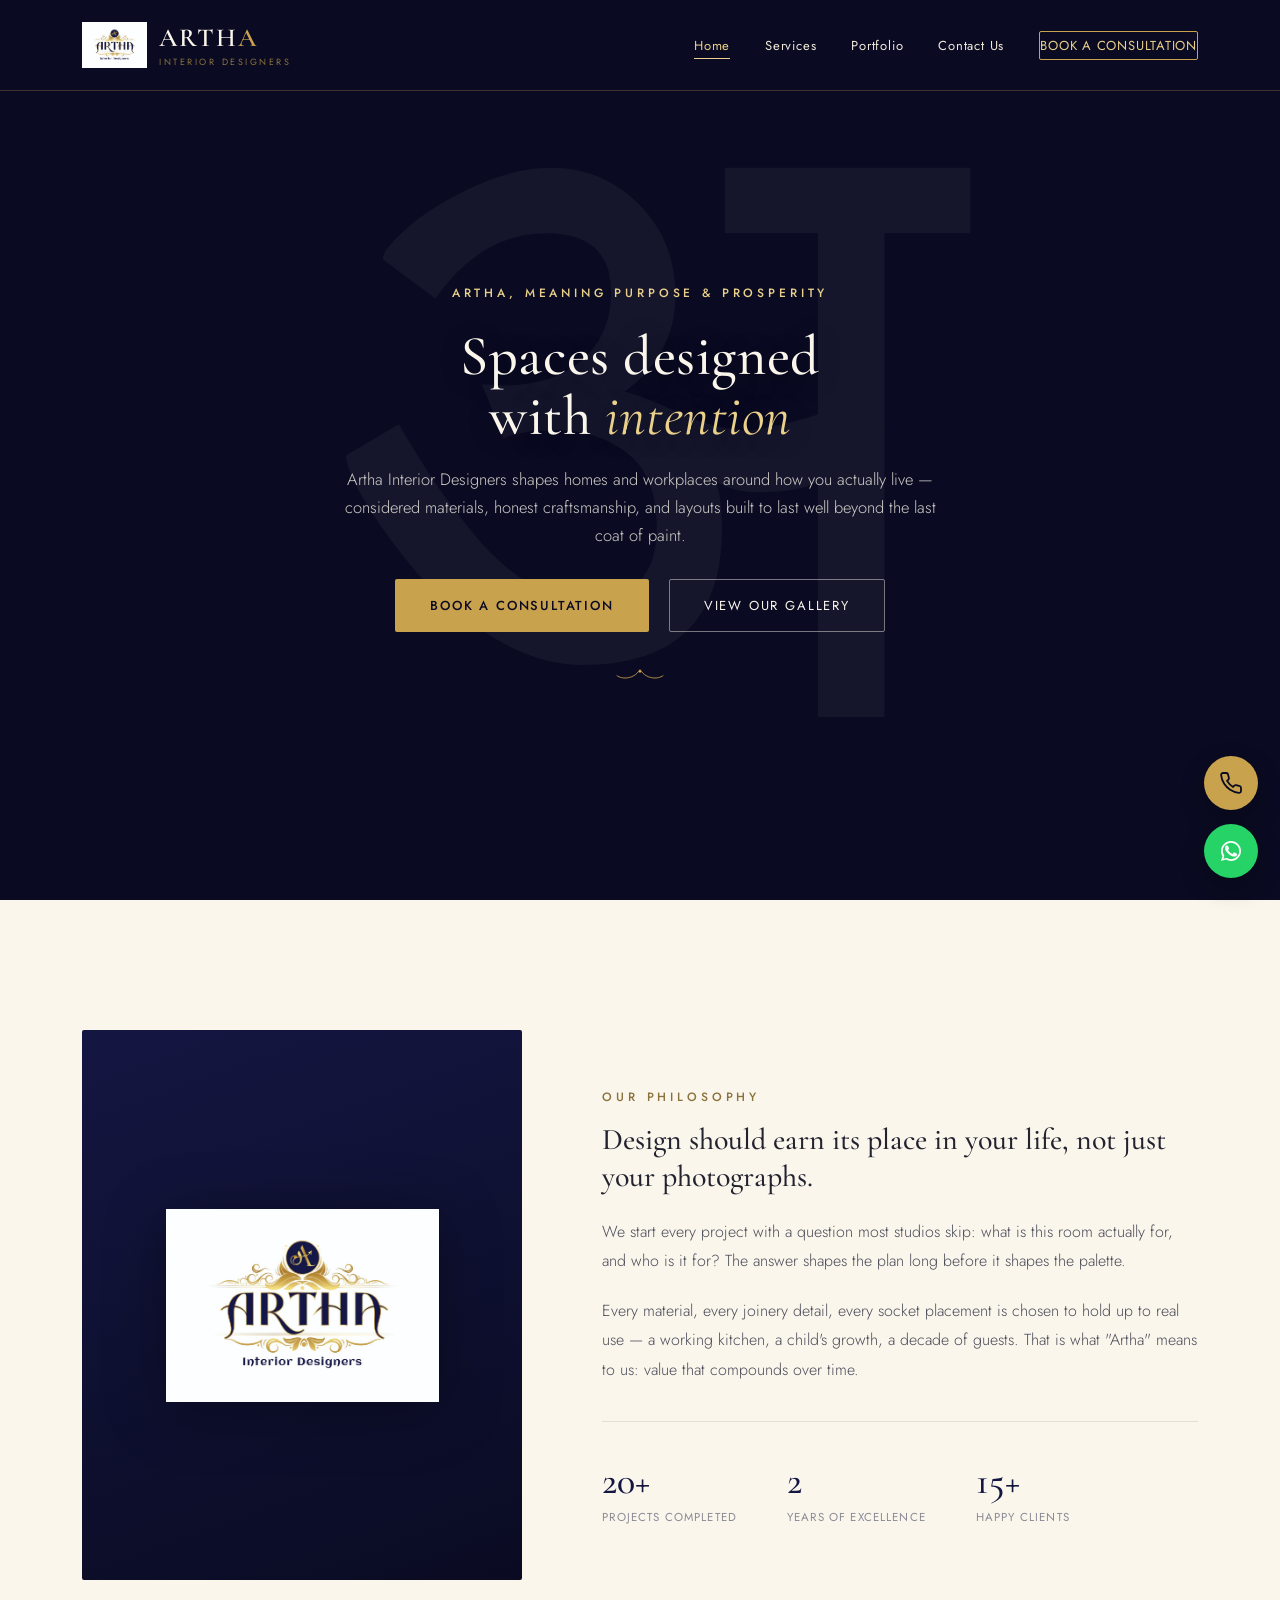
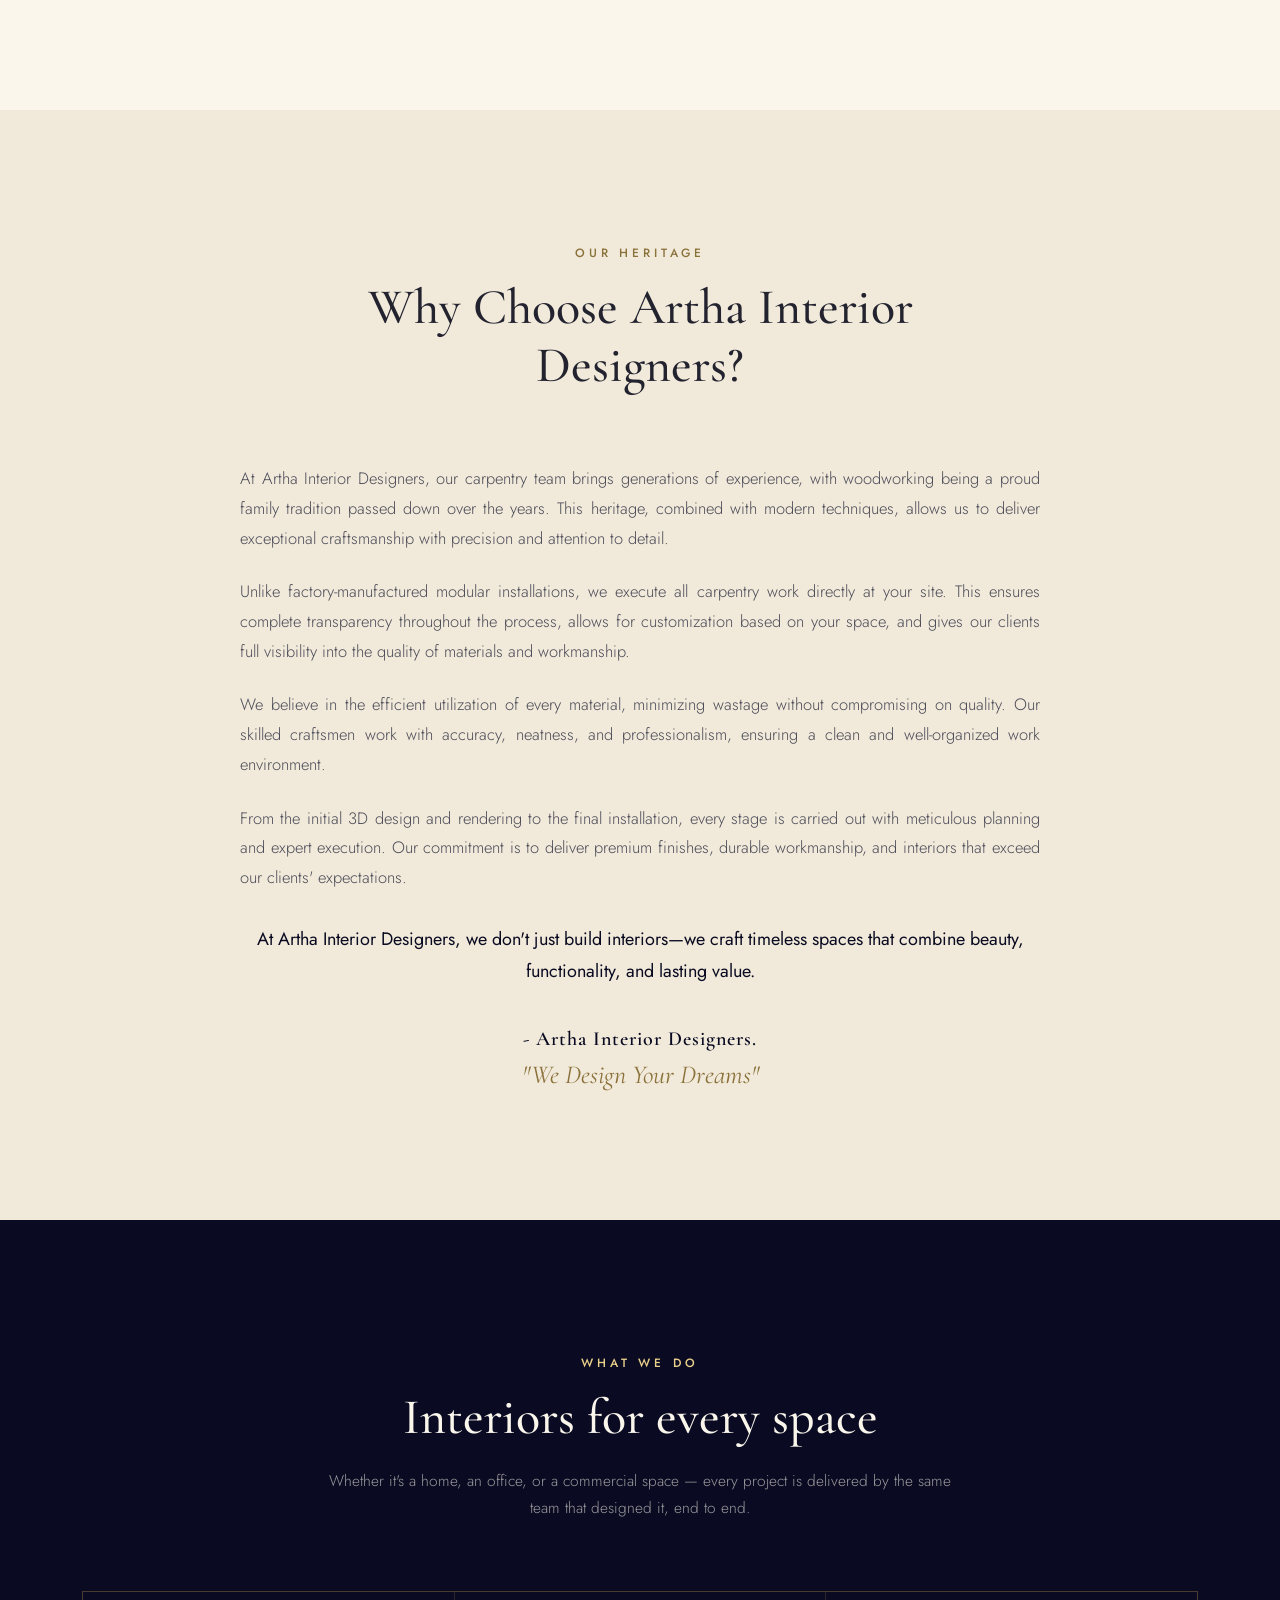
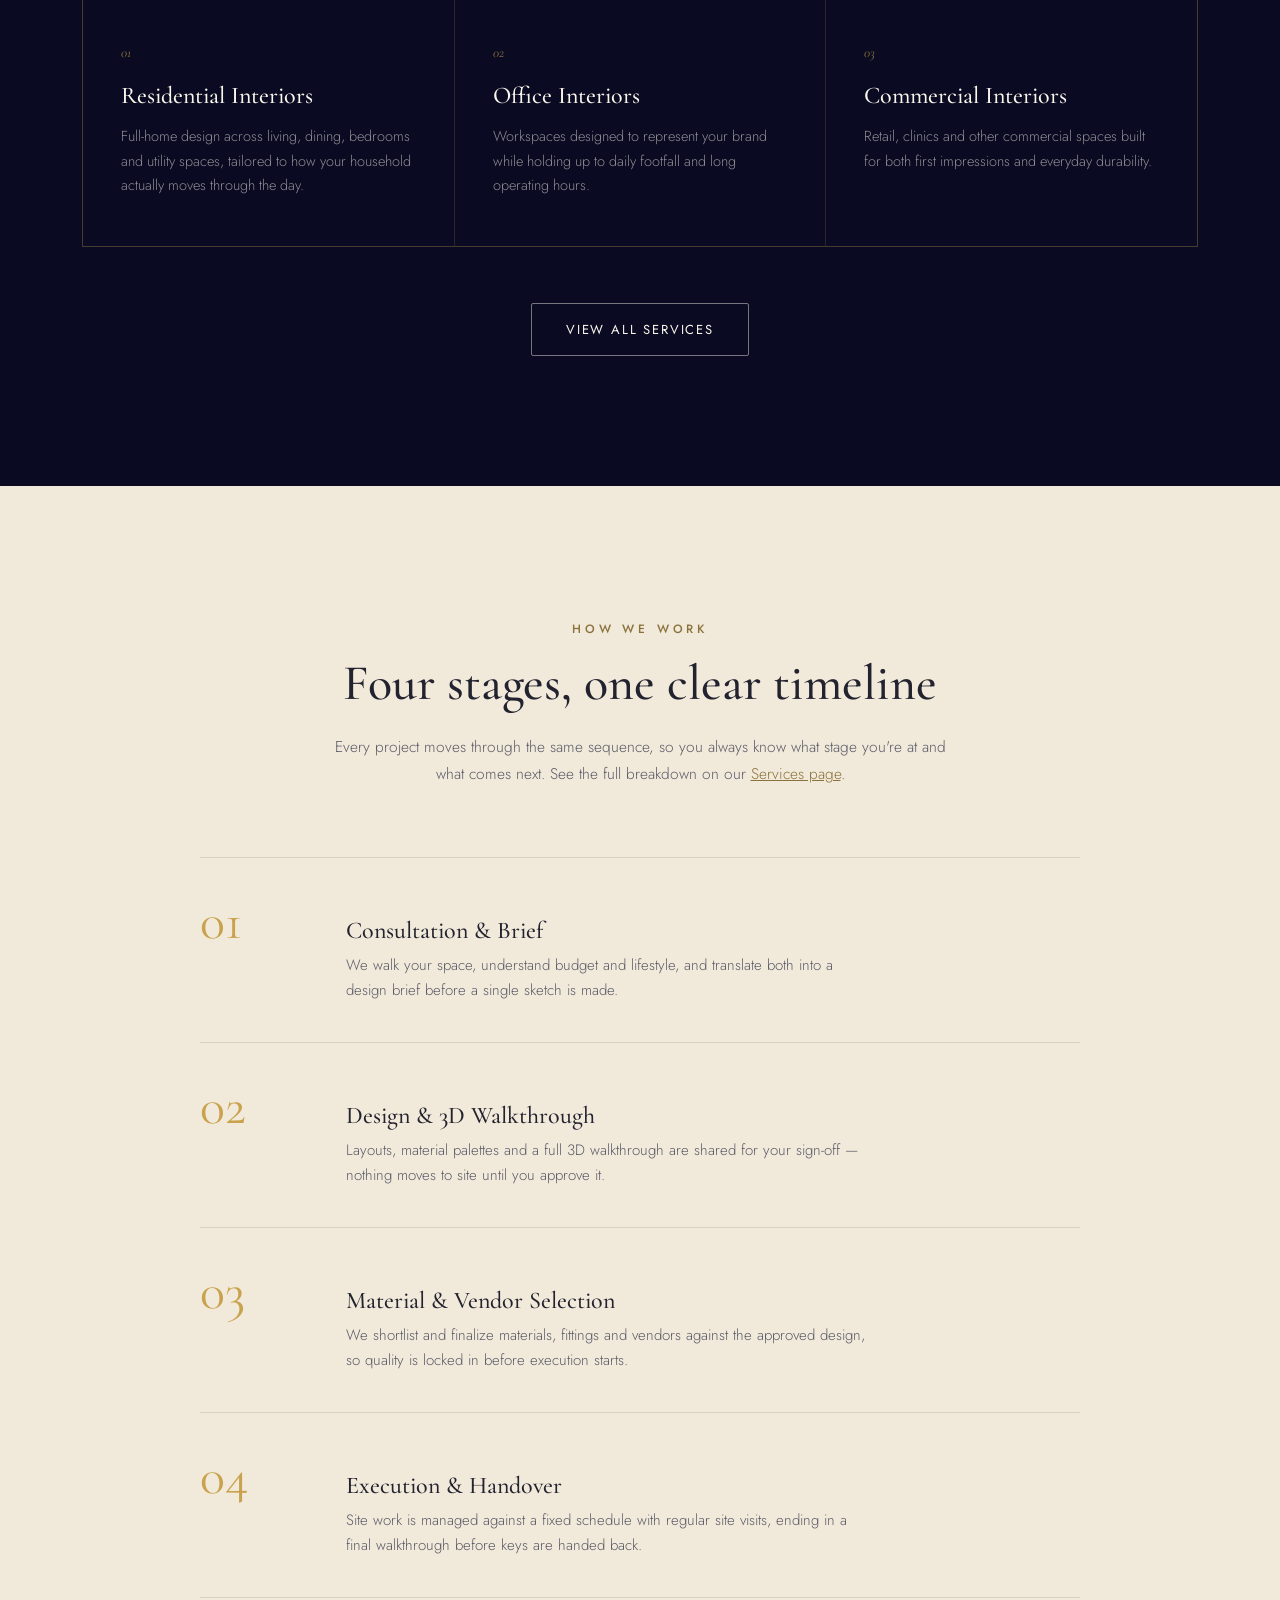
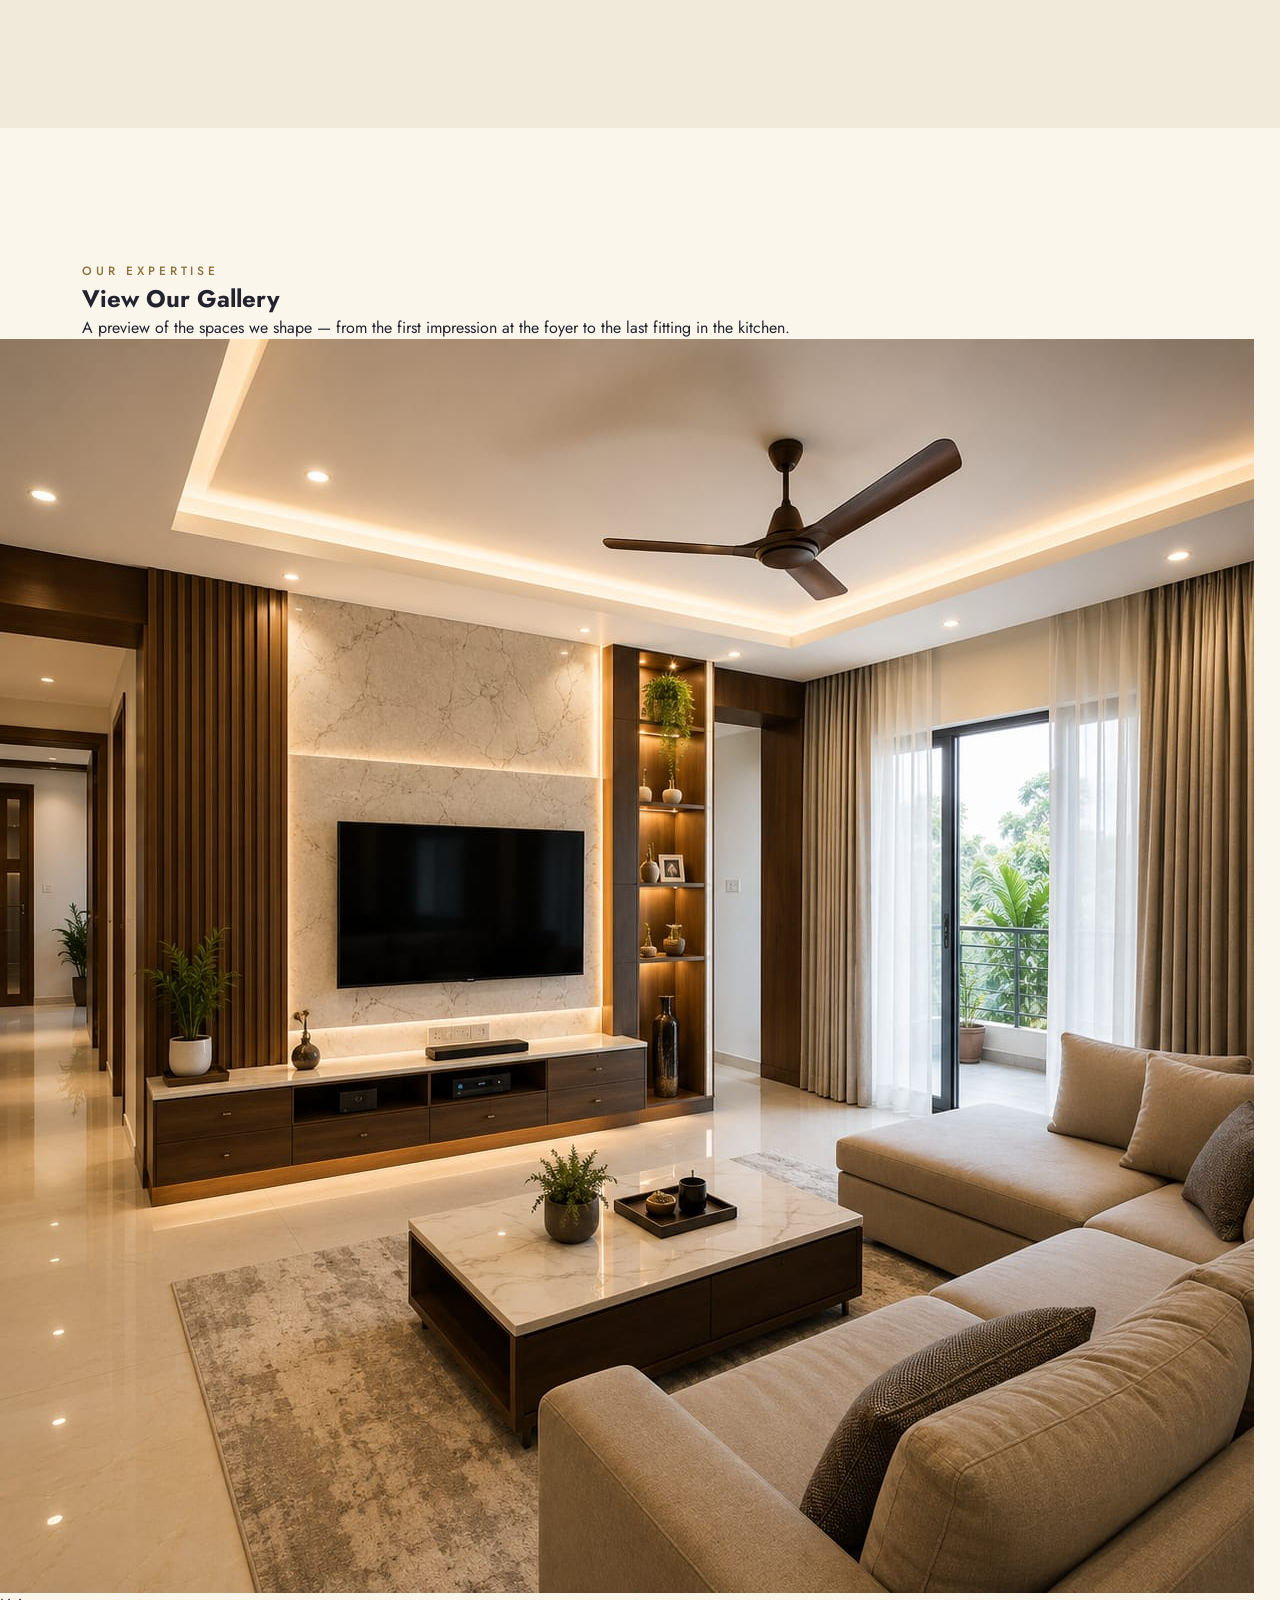
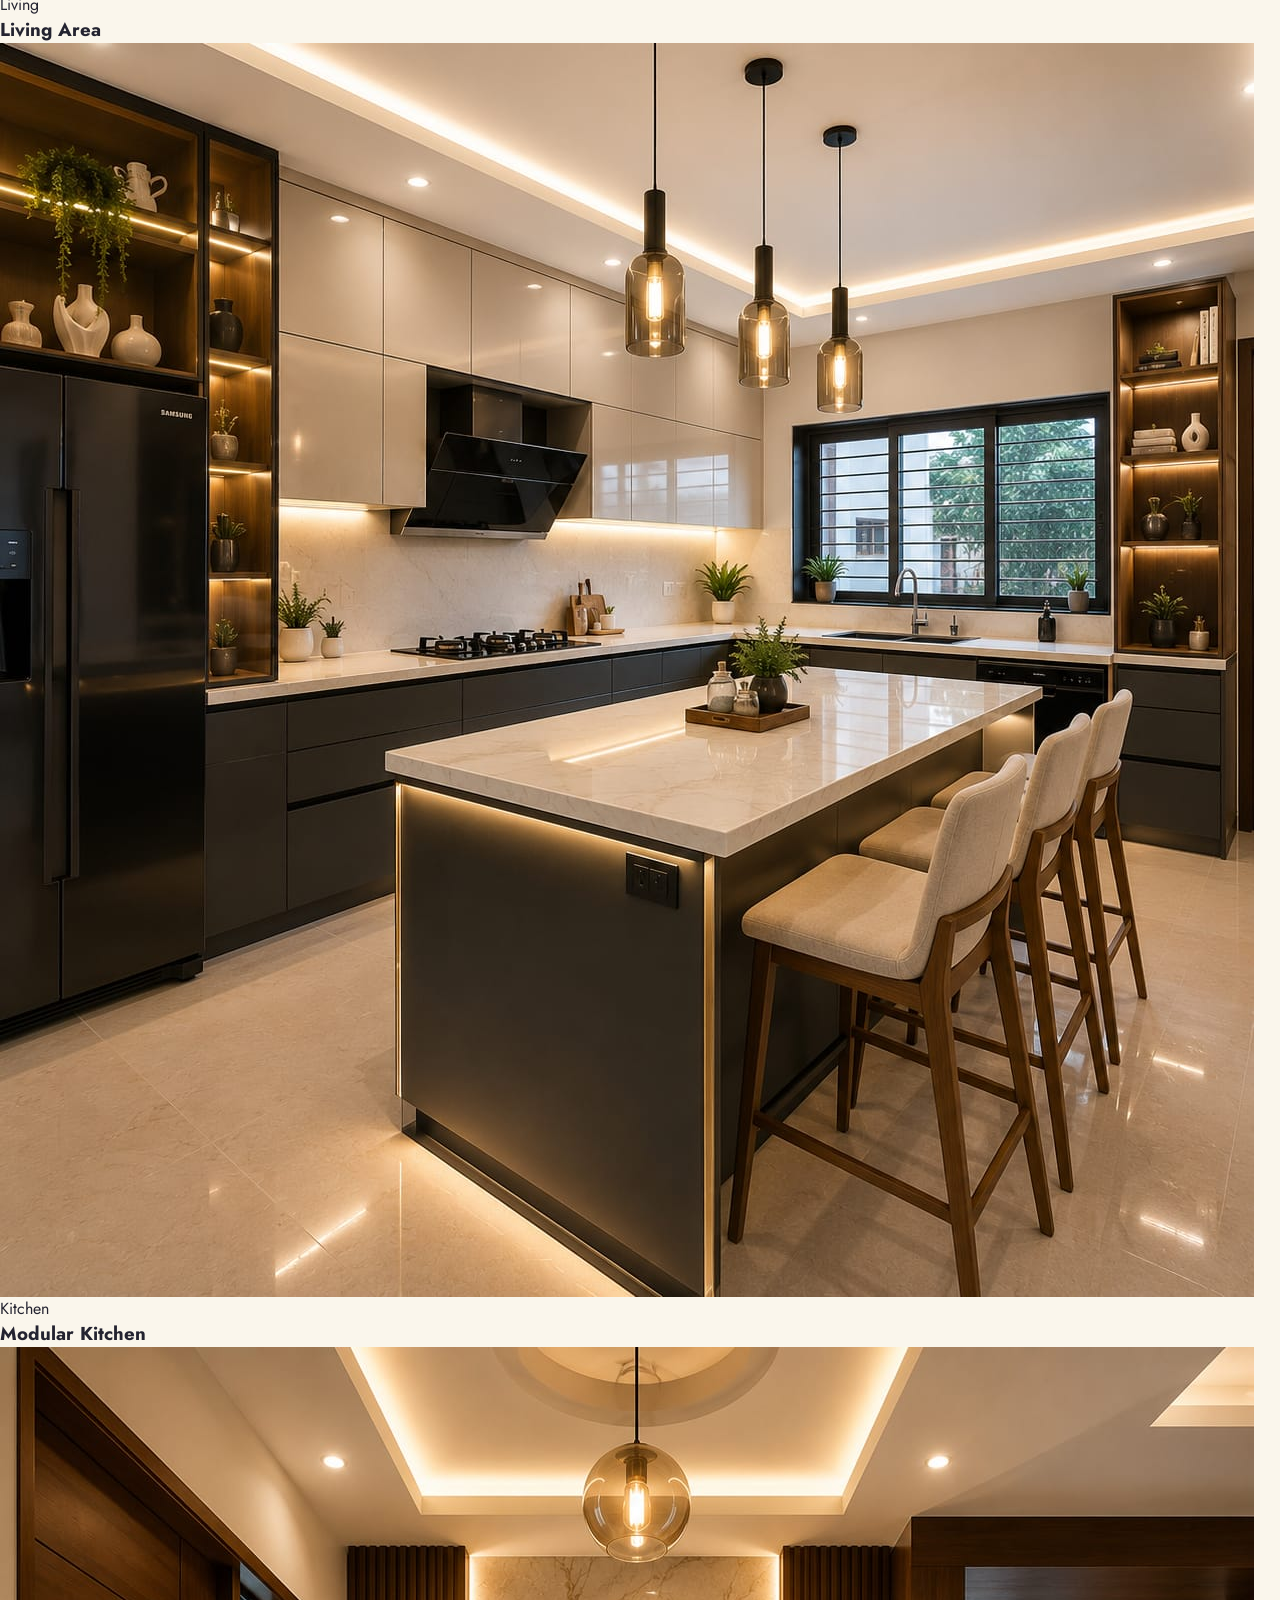
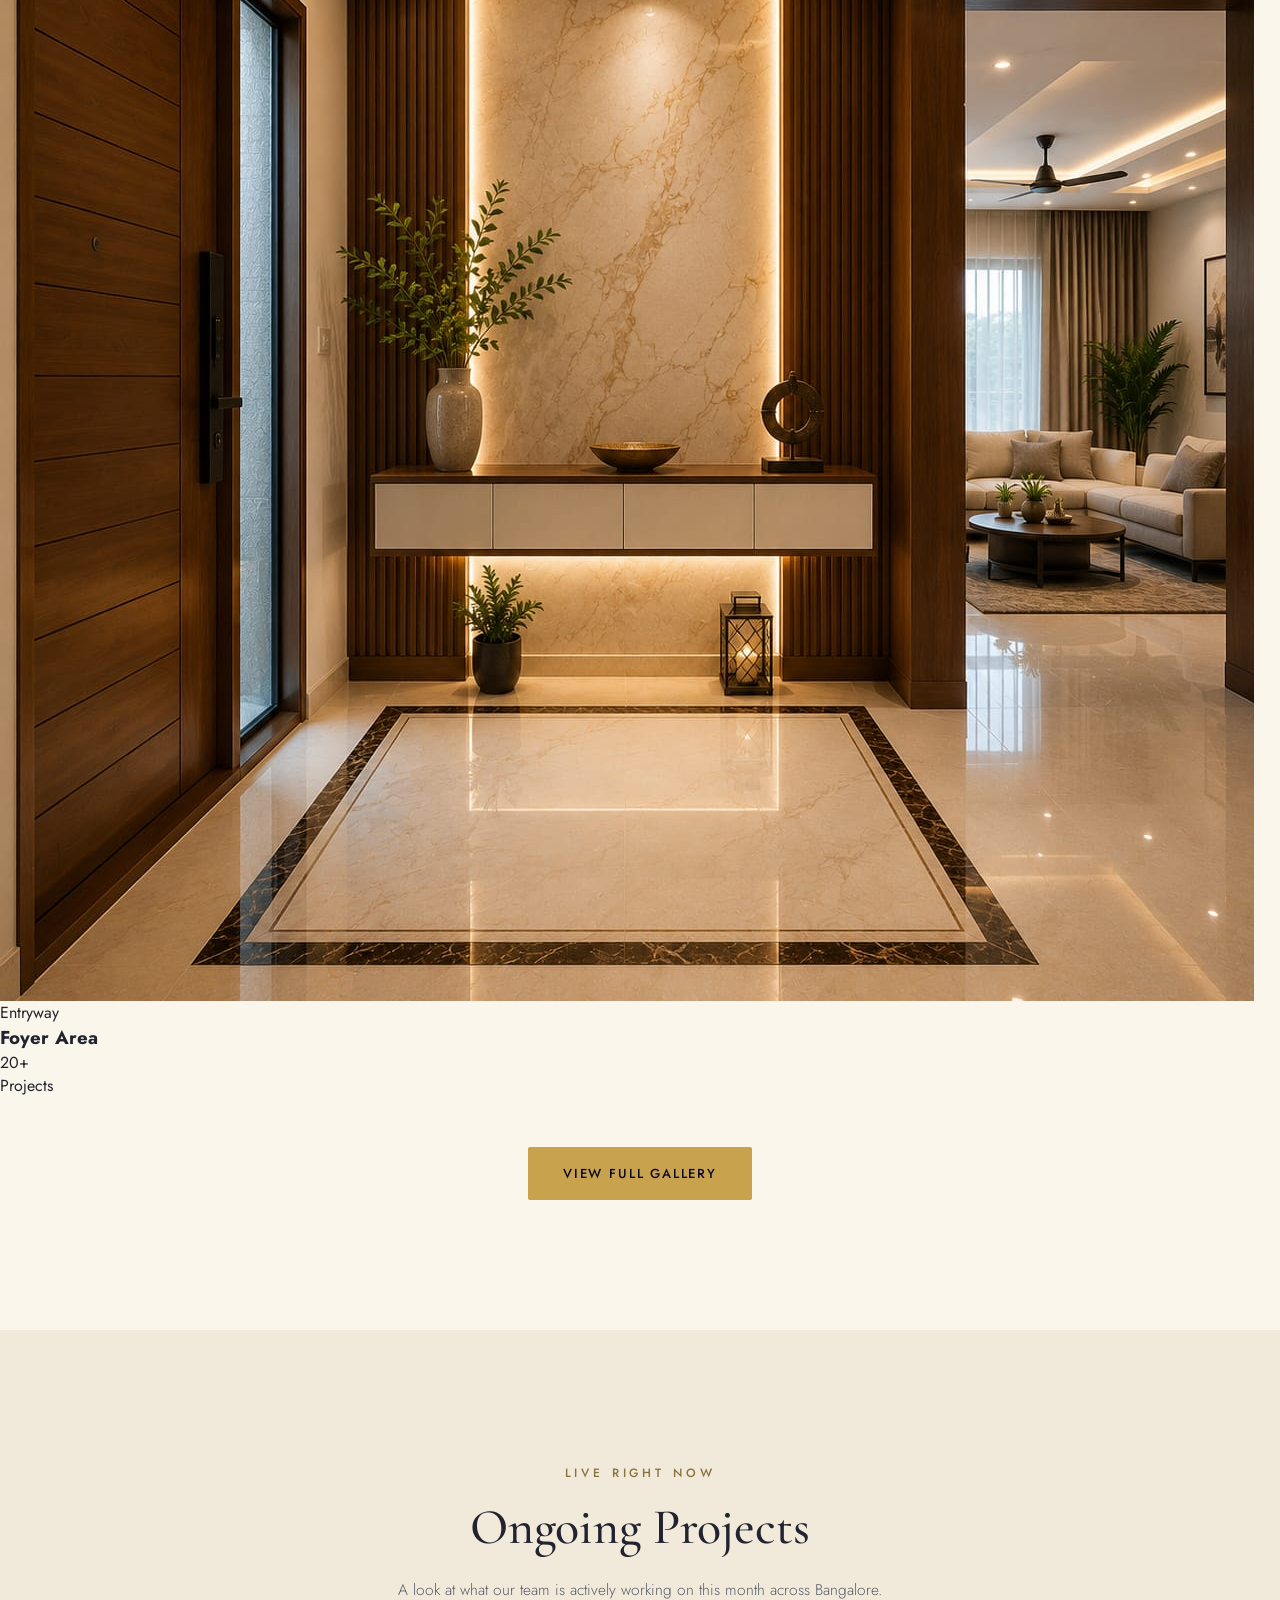
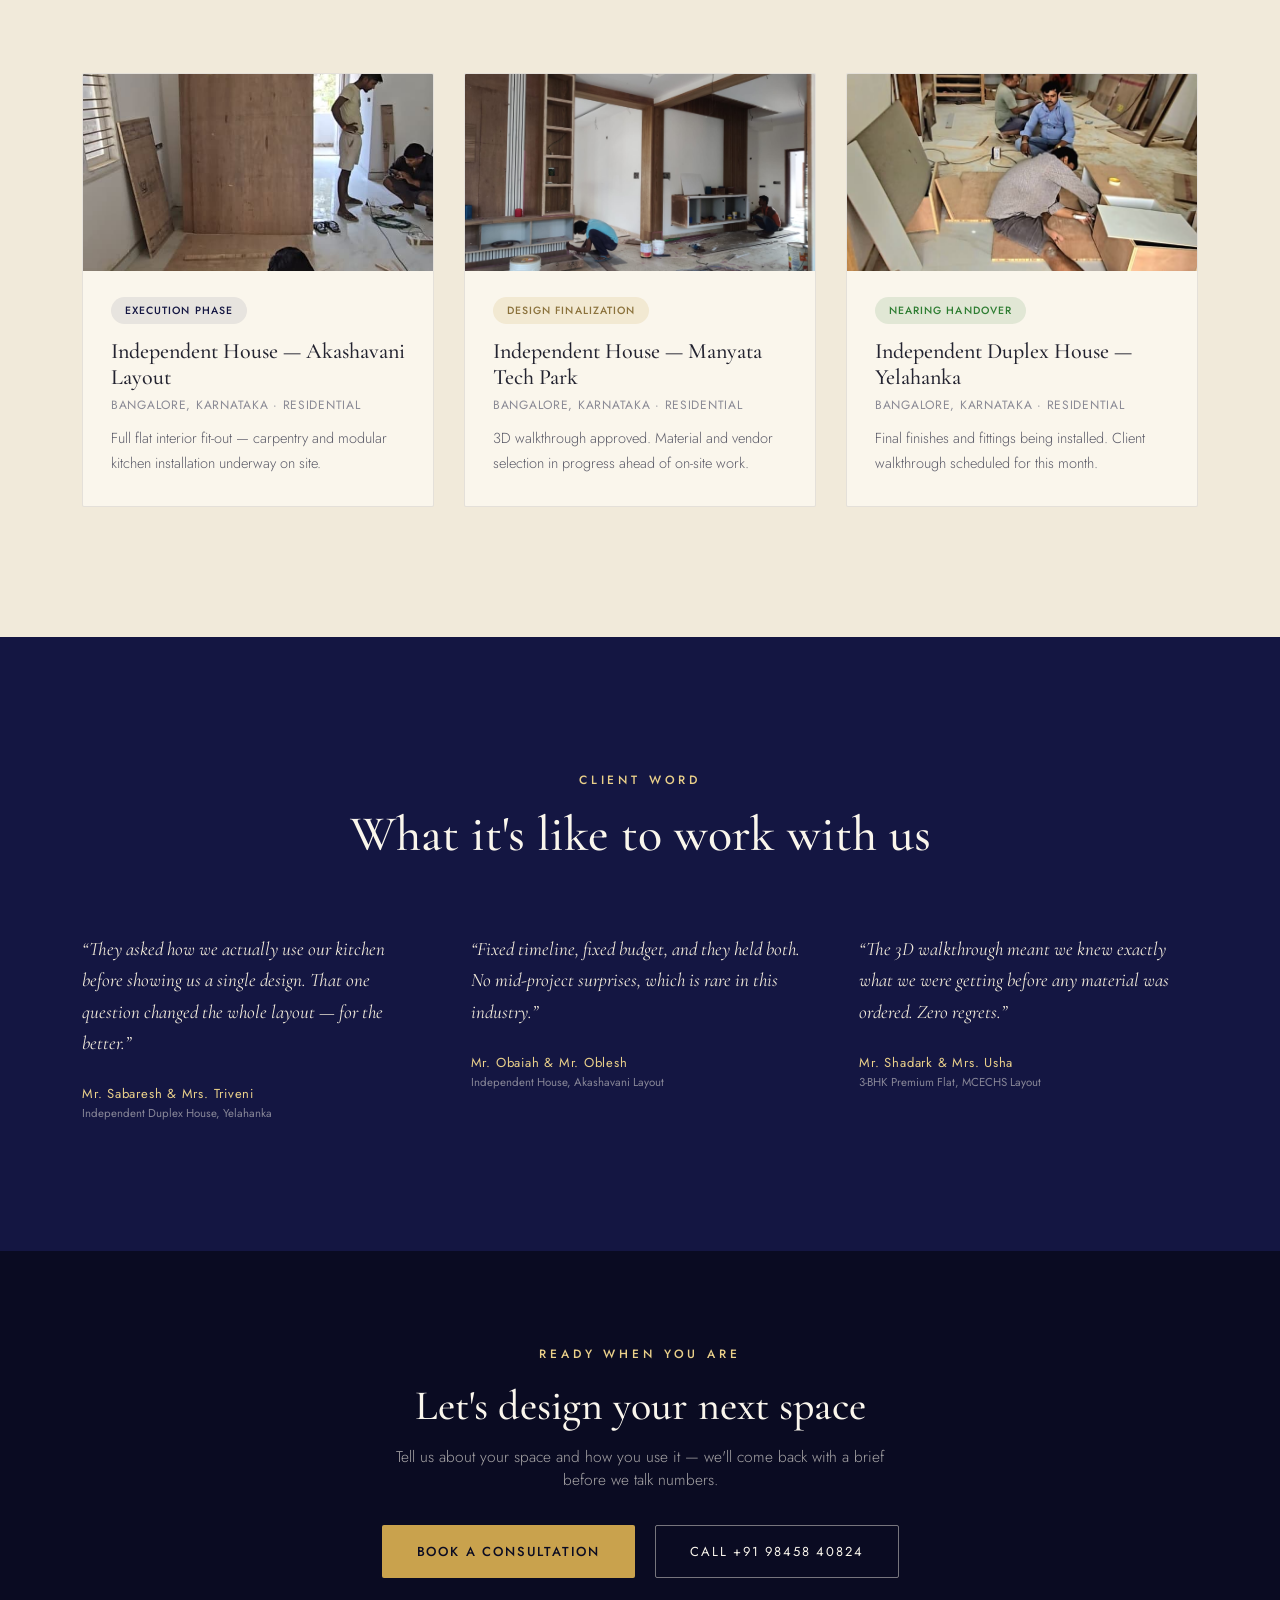
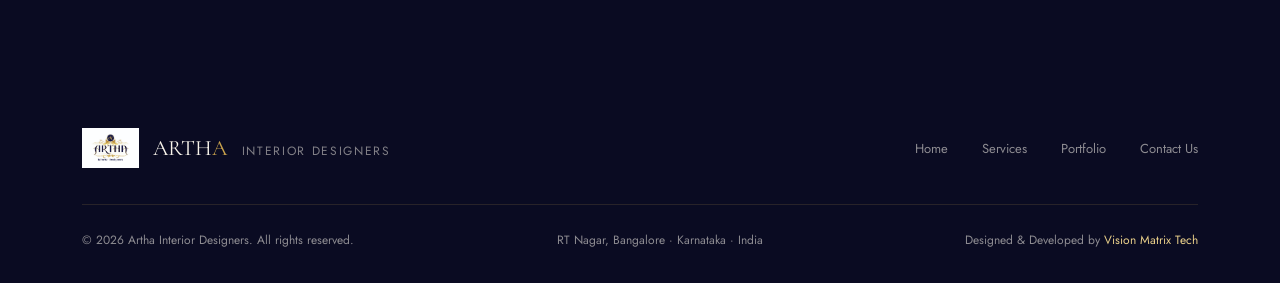
==== commit 05d109ed: "Update index.html" ====
--- a/index.html
+++ b/index.html
@@ -151,24 +151,55 @@
   </div>
 </section>
 
-<section class="portfolio" id="gallery">
-  <div class="wrap">
-    <div class="section-head reveal">
-      <span class="eyebrow">Our Expertise</span>
-      <h2>View Our Gallery</h2>
-      <p>A preview of the zones we design most — from the first foyer impression to the last utility detail.</p>
-    </div>
-    <div class="portfolio-grid grid-4-preview reveal">
-      <div class="p-item"><img src="livingarea.jpeg" alt="Living Area"><div class="overlay"><span>Living</span><h4>Living Area</h4></div></div>
-      <div class="p-item"><img src="kitchen.jpeg" alt="Kitchen"><div class="overlay"><span>Kitchen</span><h4>Modular Kitchen</h4></div></div>
-      <div class="p-item"><img src="foyerarea.jpeg" alt="Foyer Area"><div class="overlay"><span>Entryway</span><h4>Foyer Area</h4></div></div>
-    </div>
+<!-- ===== EDITORIAL GALLERY — homepage ===== -->
+<section class="home-gallery" id="gallery">
+  <div class="wrap">
+    <div class="home-gallery-head reveal">
+      <div class="home-gallery-label">
+        <span class="eyebrow">Our Expertise</span>
+        <h2>View Our Gallery</h2>
+      </div>
+      <p class="home-gallery-sub">A preview of the spaces we shape — from the first impression at the foyer to the last fitting in the kitchen.</p>
+    </div>
+  </div>
+
+  <!-- Editorial split: 1 large left + 2 stacked right -->
+  <div class="editorial-grid reveal">
+    <a href="Portfolio.html" class="ed-main">
+      <img src="livingarea.jpeg" alt="Living Area">
+      <div class="ed-label">
+        <span class="ed-cat">Living</span>
+        <h3 class="ed-title">Living Area</h3>
+      </div>
+    </a>
+    <div class="ed-stack">
+      <a href="Portfolio.html" class="ed-small">
+        <img src="kitchen.jpeg" alt="Modular Kitchen">
+        <div class="ed-label">
+          <span class="ed-cat">Kitchen</span>
+          <h3 class="ed-title">Modular Kitchen</h3>
+        </div>
+      </a>
+      <a href="Portfolio.html" class="ed-small">
+        <img src="foyerarea.jpeg" alt="Foyer Area">
+        <div class="ed-label">
+          <span class="ed-cat">Entryway</span>
+          <h3 class="ed-title">Foyer Area</h3>
+        </div>
+      </a>
+    </div>
+    <!-- floating large number watermark -->
+    <div class="ed-watermark" aria-hidden="true">20+<br><span>Projects</span></div>
+  </div>
+
+  <div class="wrap">
     <div class="gallery-cta reveal">
       <a href="Portfolio.html" class="btn btn-gold on-light">View Full Gallery</a>
     </div>
   </div>
 </section>
 
+<!-- ===== ONGOING PROJECTS ===== -->
 <section class="ongoing-projects" id="ongoing-projects">
   <div class="wrap">
     <div class="section-head reveal">
@@ -292,7 +323,6 @@
   window.addEventListener('scroll', () => {
     header.classList.toggle('scrolled', window.scrollY > 40);
   });
-
   const navToggle = document.getElementById('navToggle');
   const navLinks = document.getElementById('navLinks');
   navToggle.addEventListener('click', () => {
@@ -307,13 +337,11 @@
       navToggle.textContent = '☰';
     });
   });
-
   const revealEls = document.querySelectorAll('.reveal');
   const io = new IntersectionObserver((entries) => {
     entries.forEach(e => { if (e.isIntersecting) e.target.classList.add('in'); });
-  }, { threshold: 0.15 });
+  }, { threshold: 0.12 });
   revealEls.forEach(el => io.observe(el));
 </script>
-
 </body>
 </html>
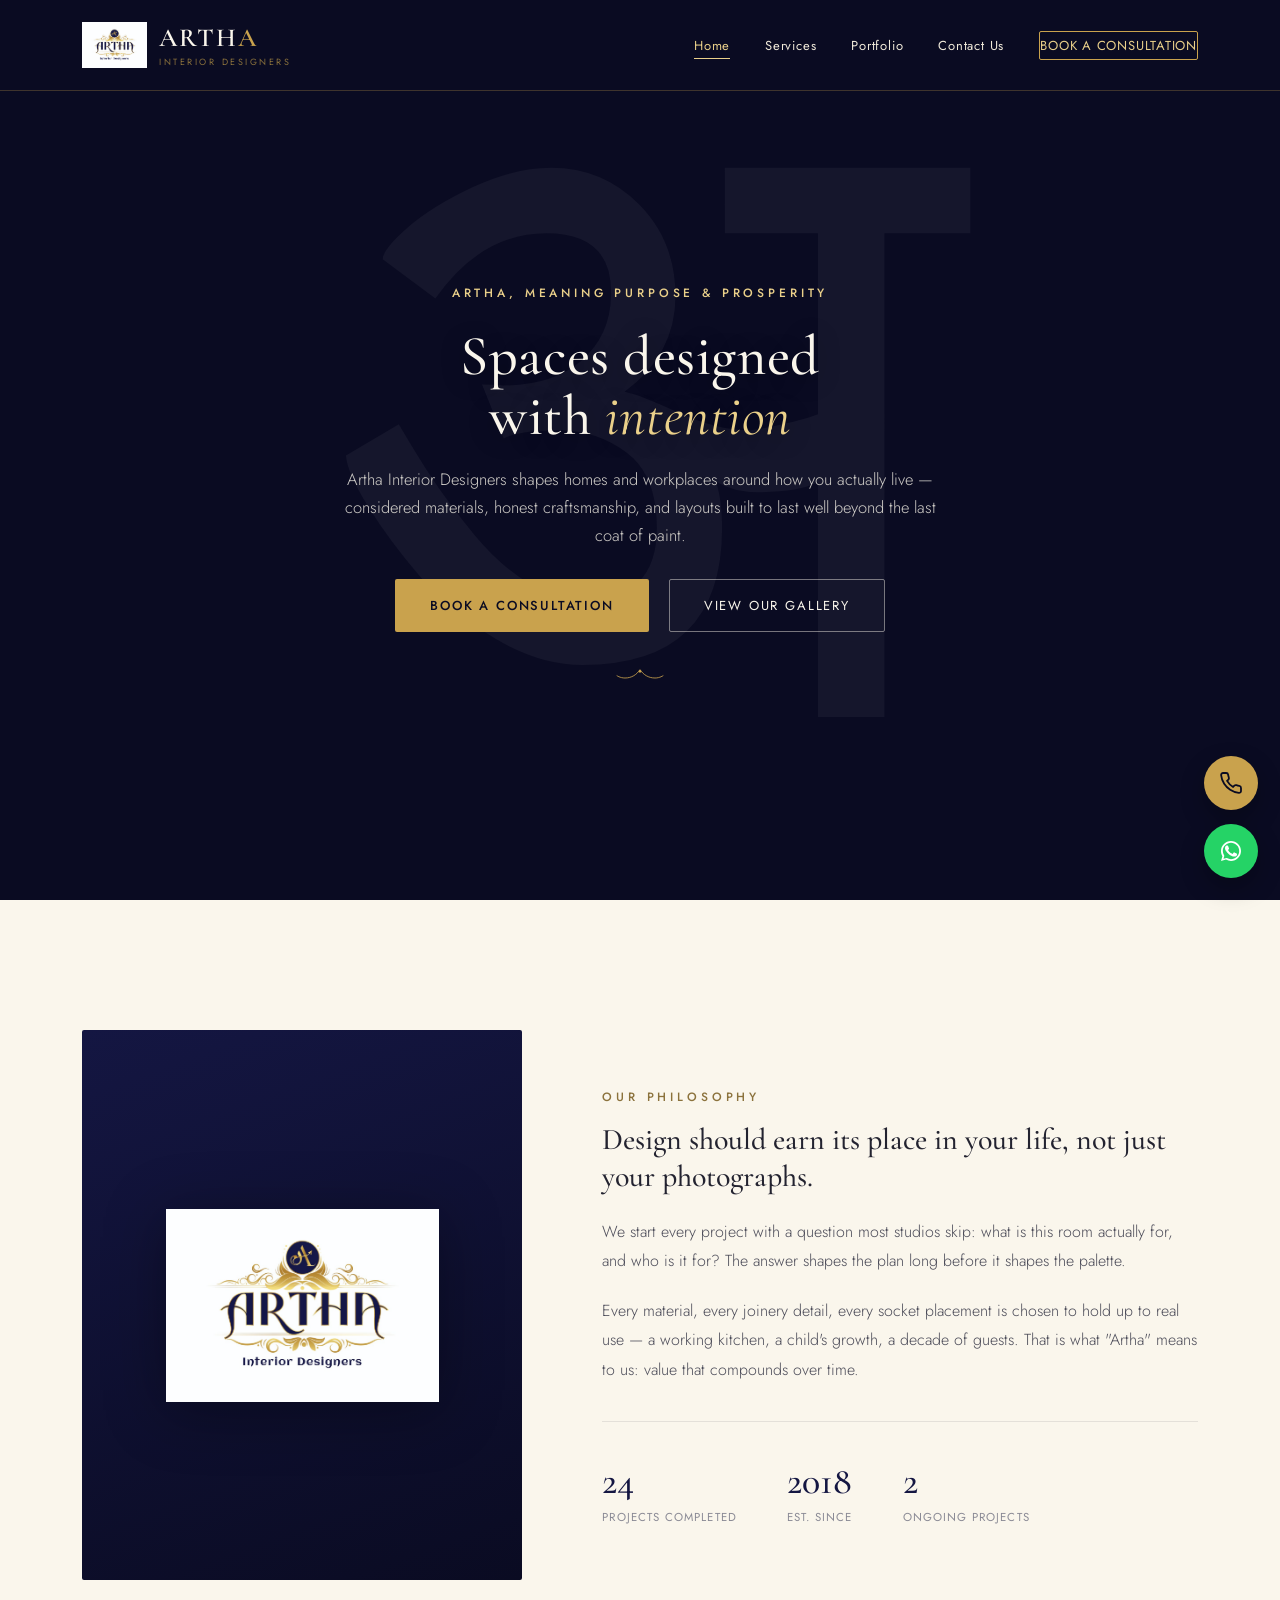
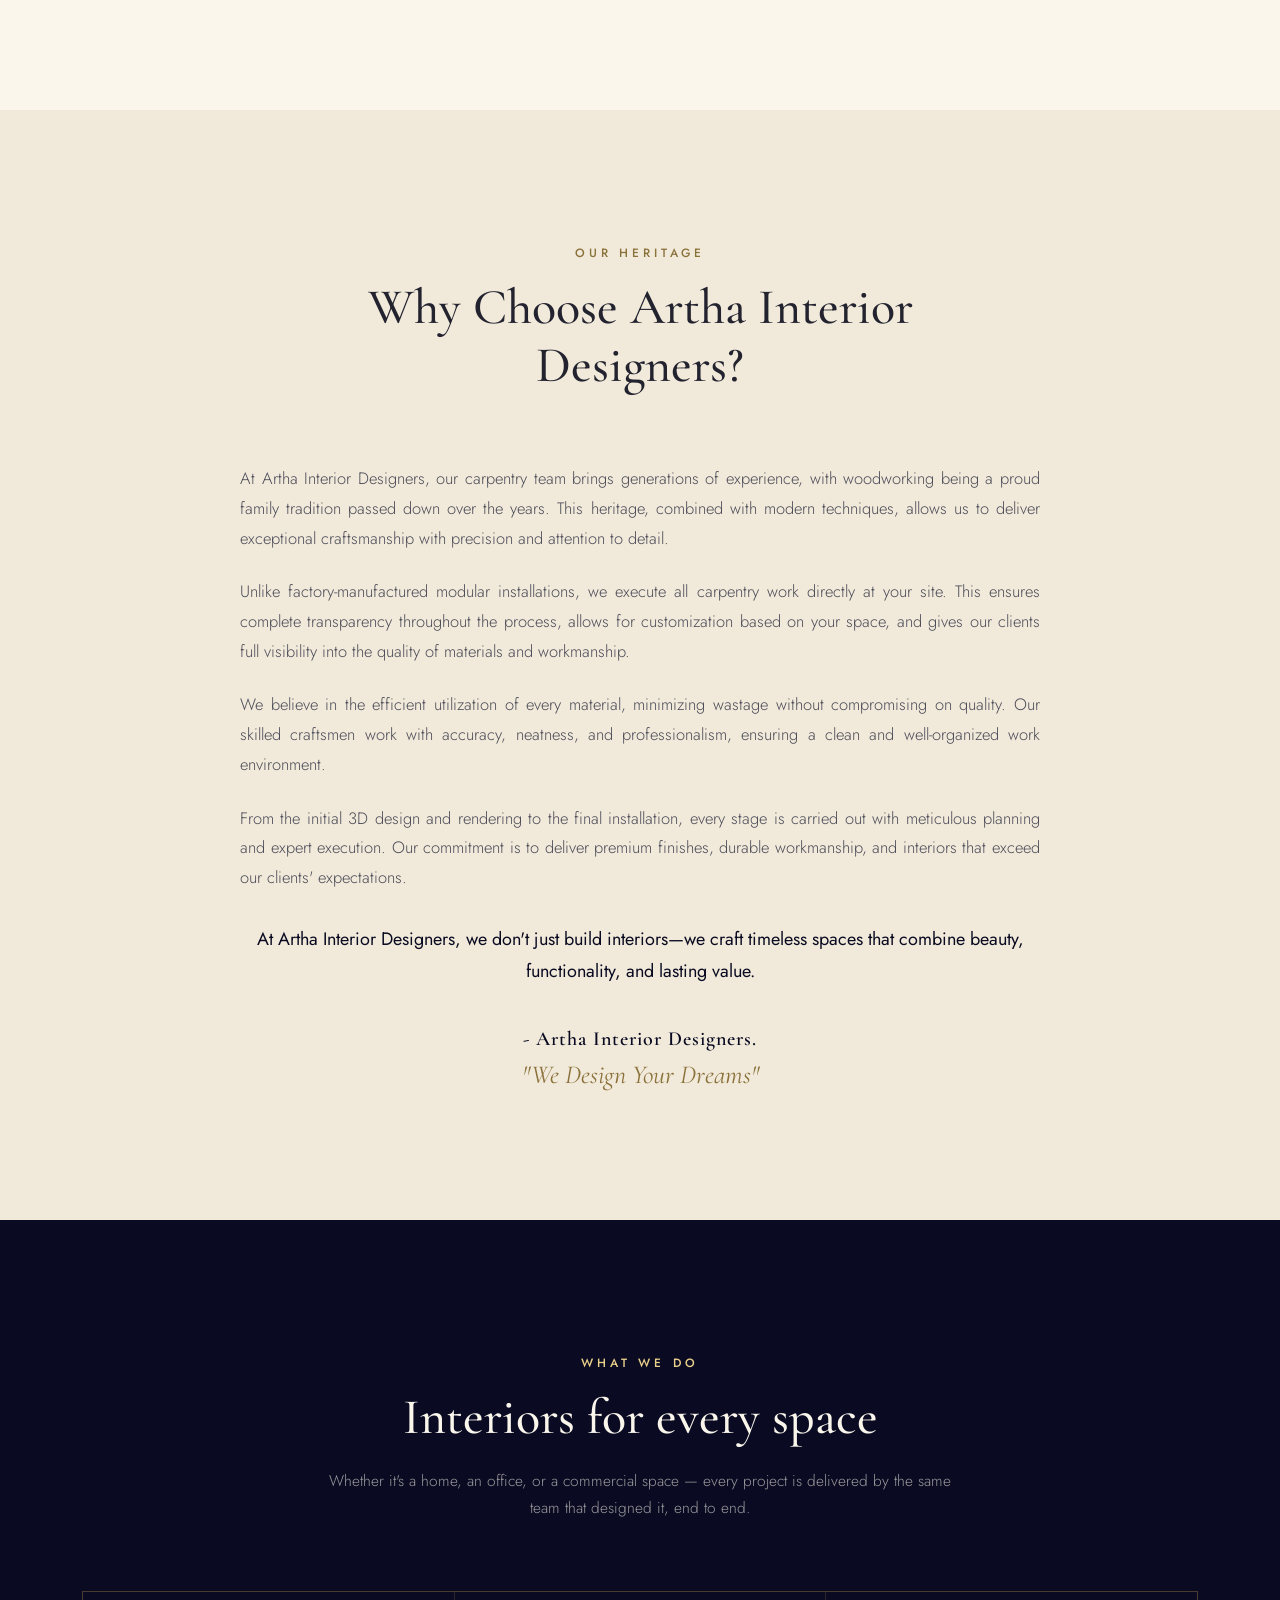
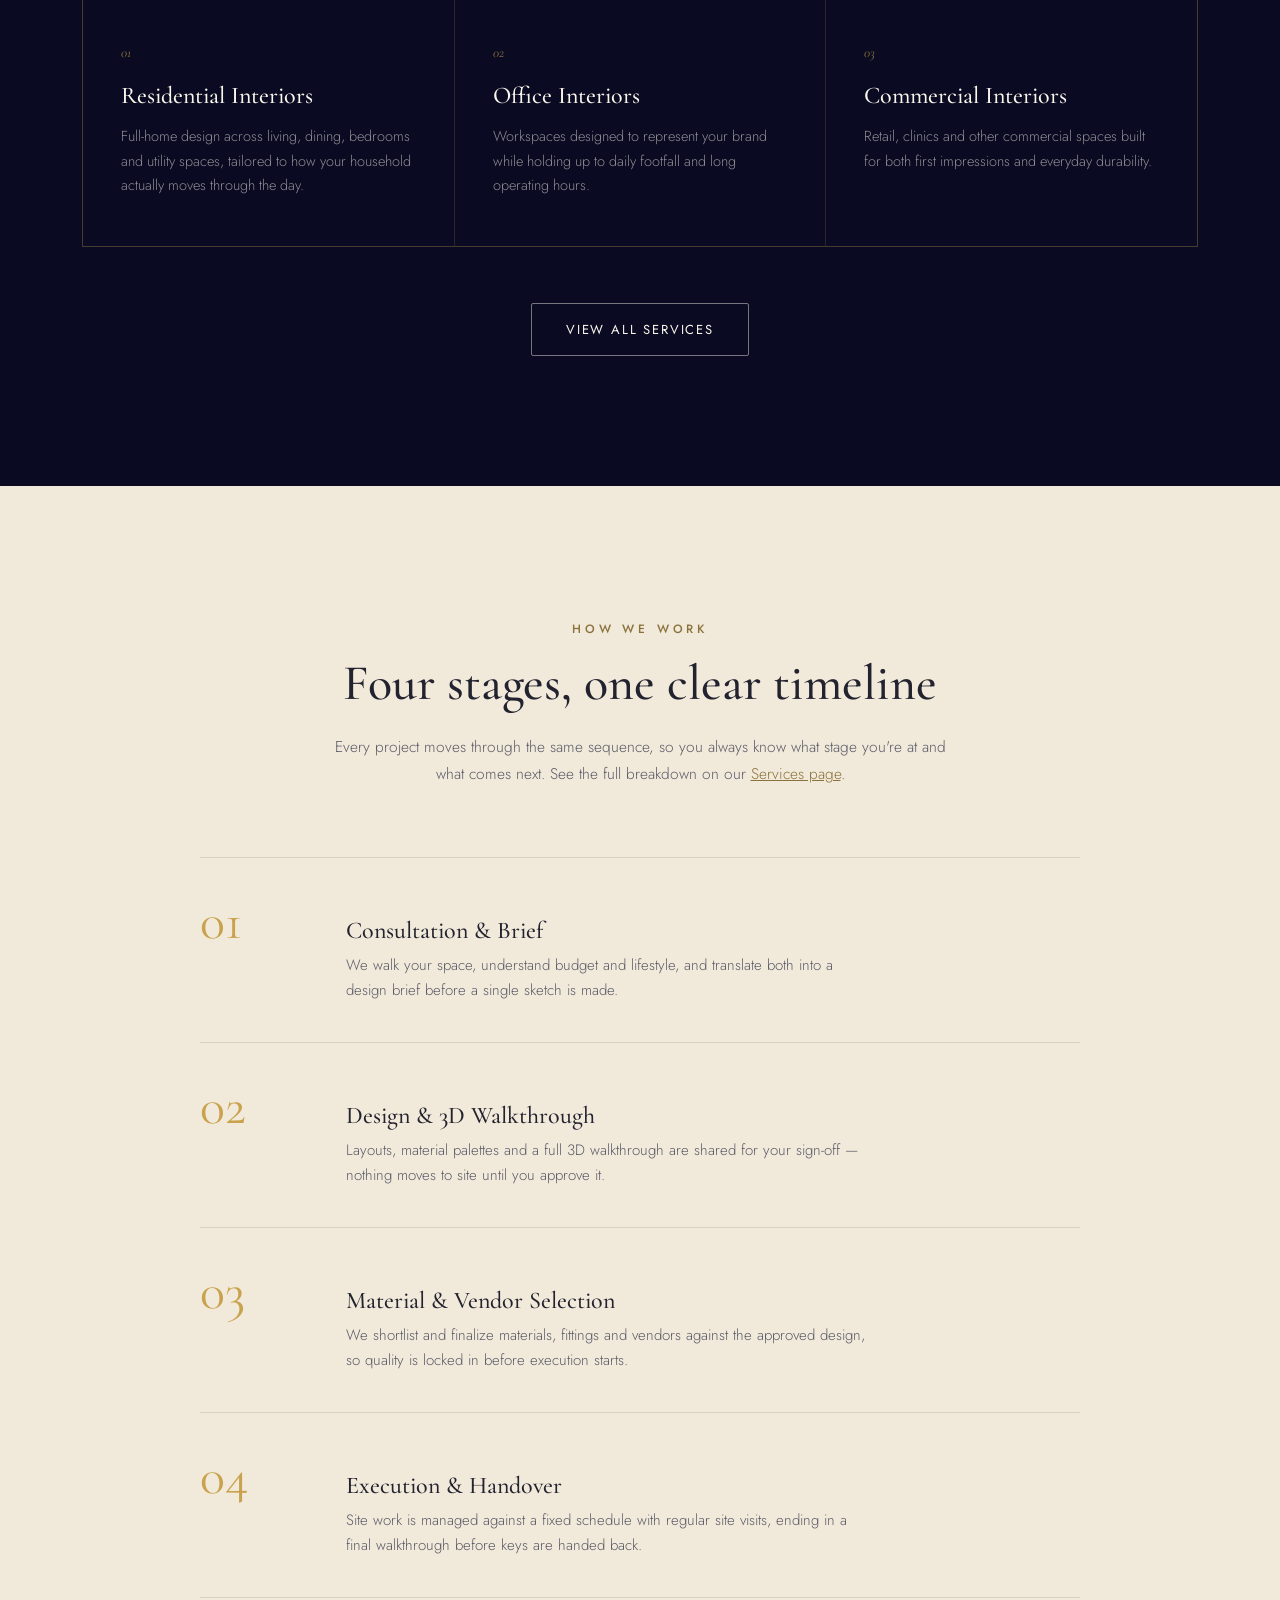
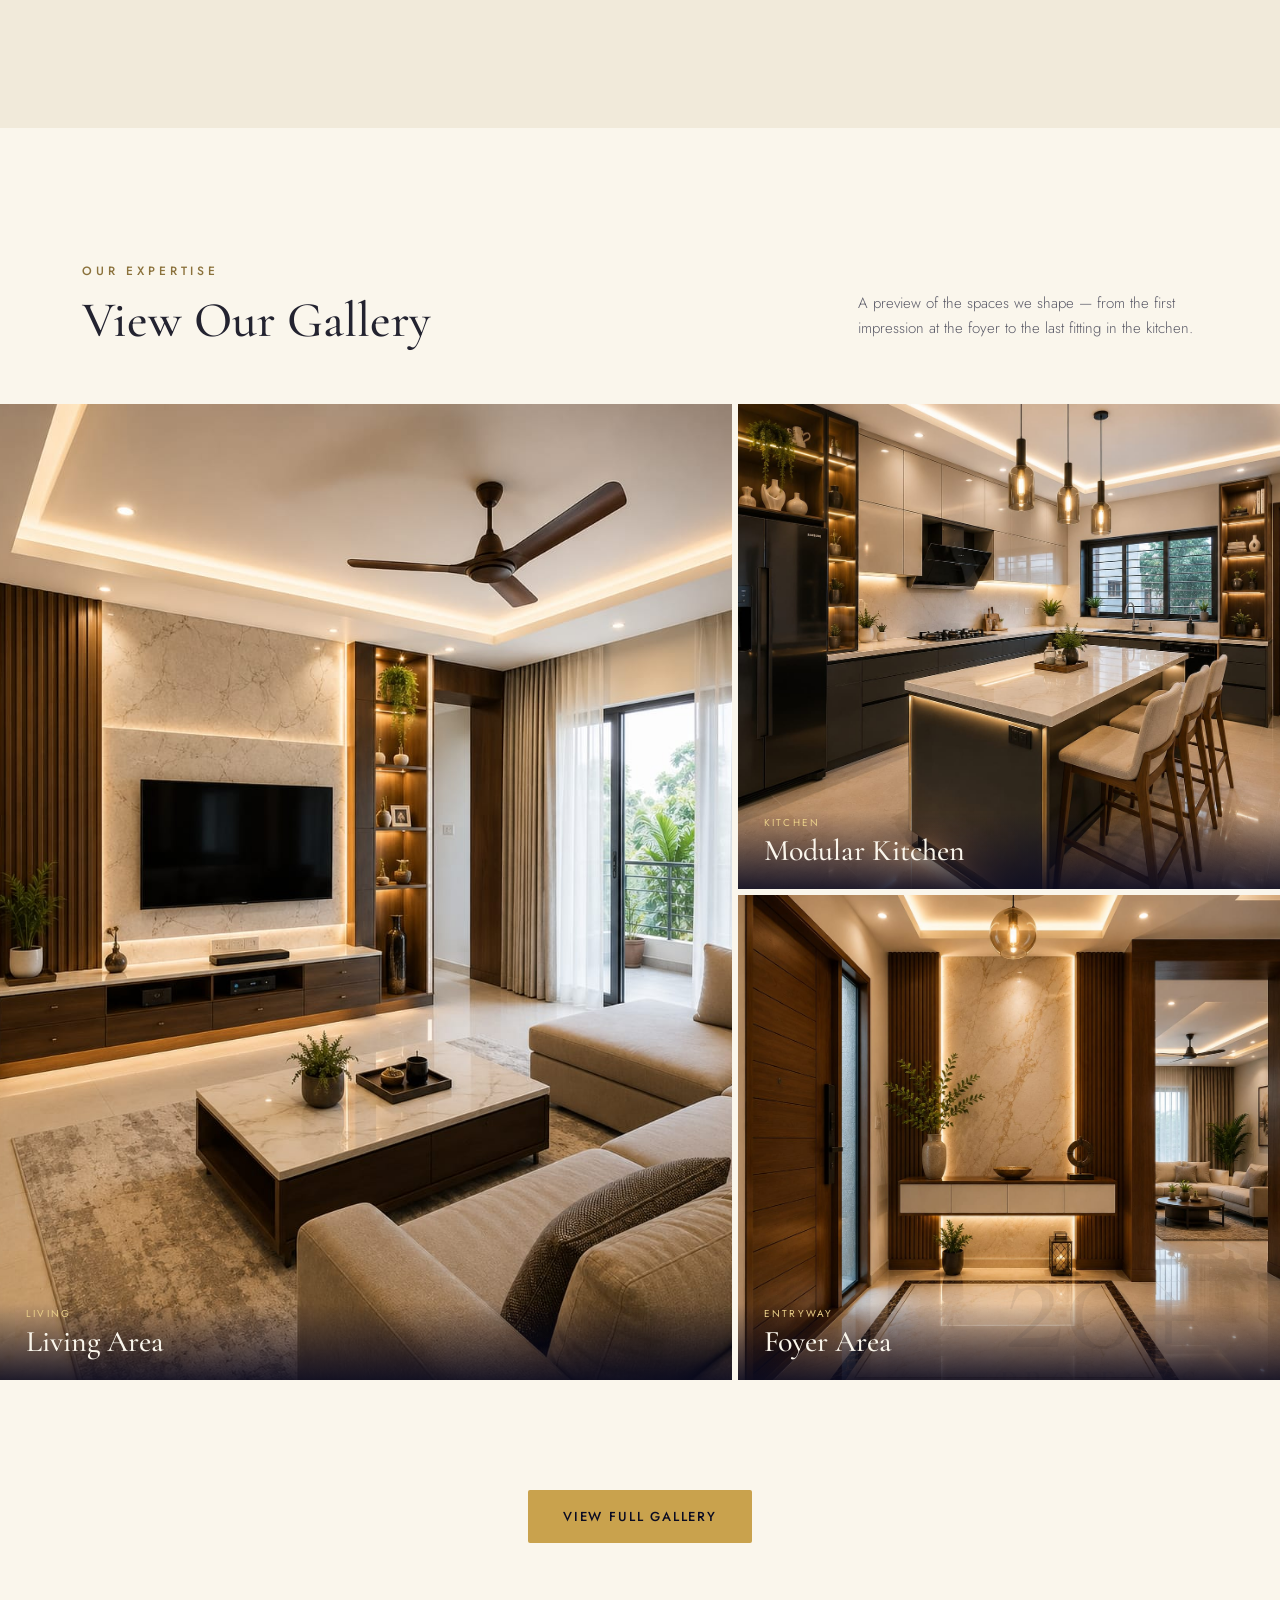
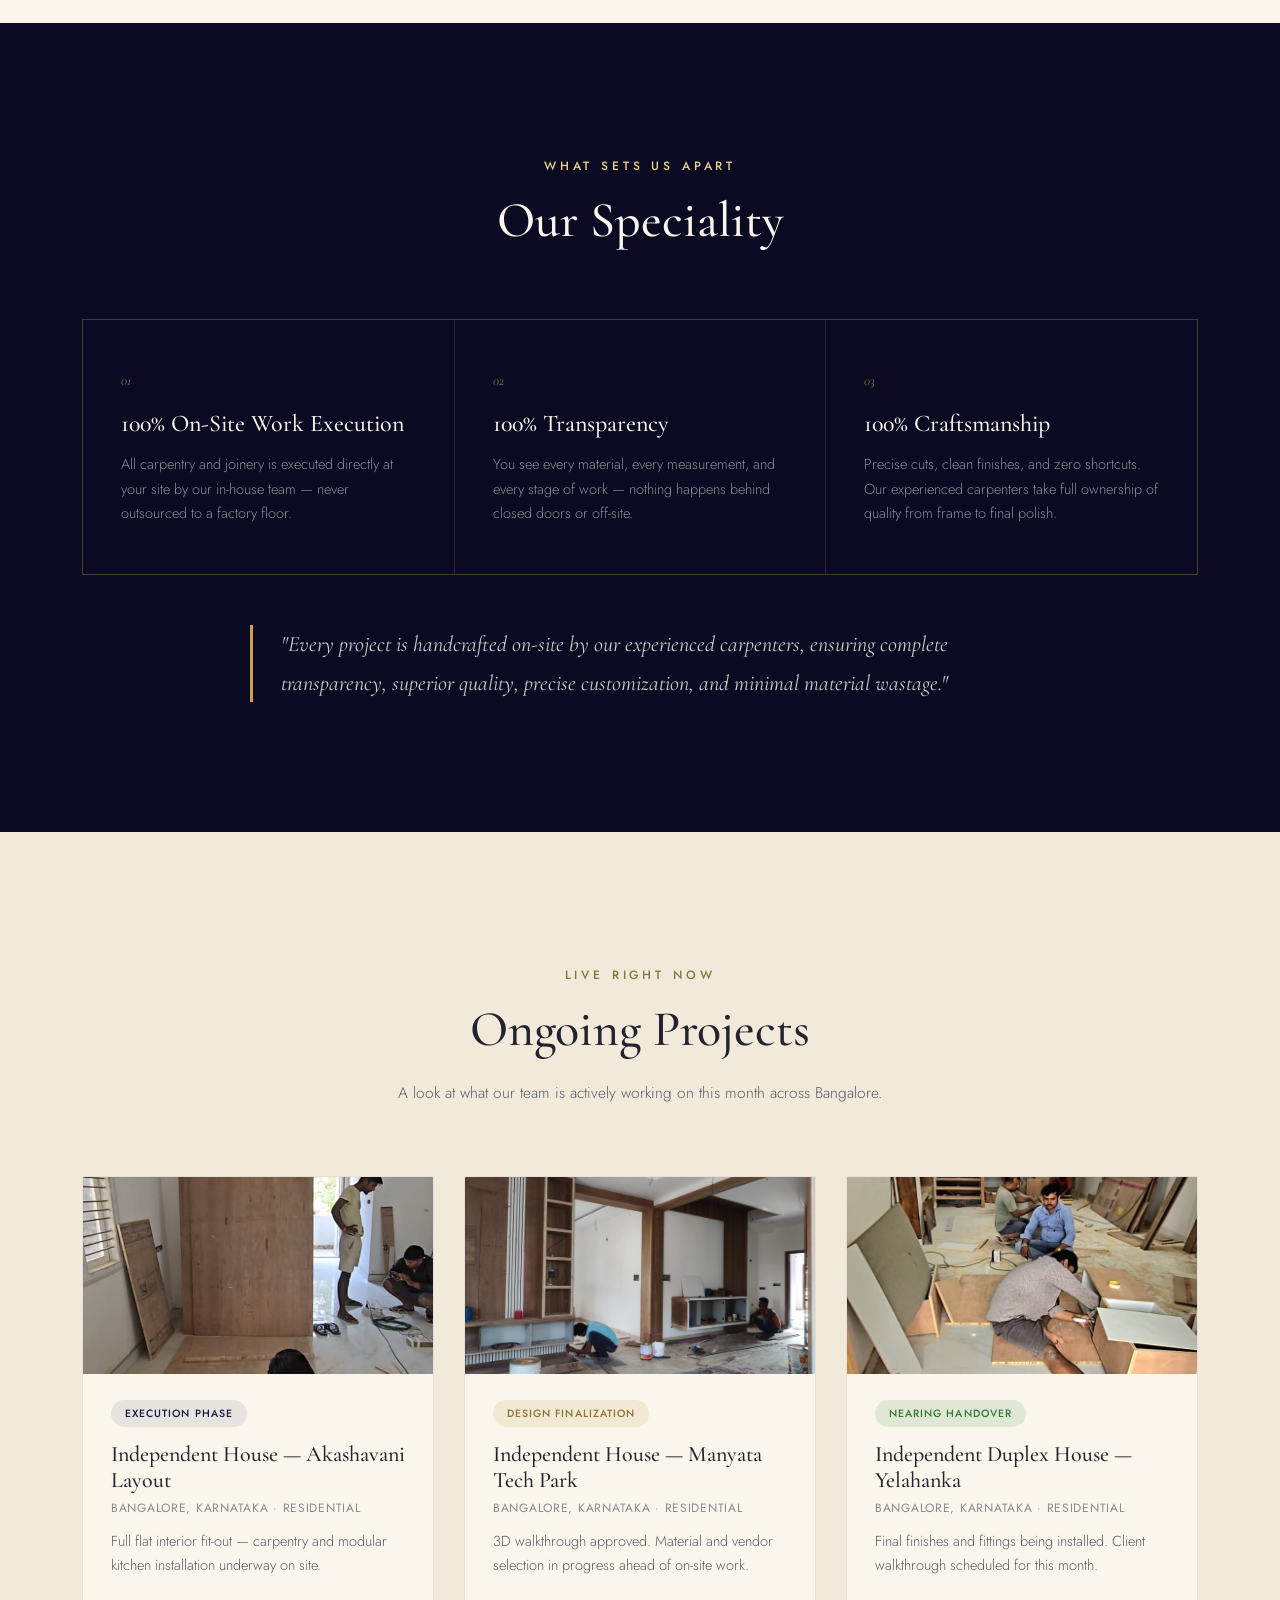
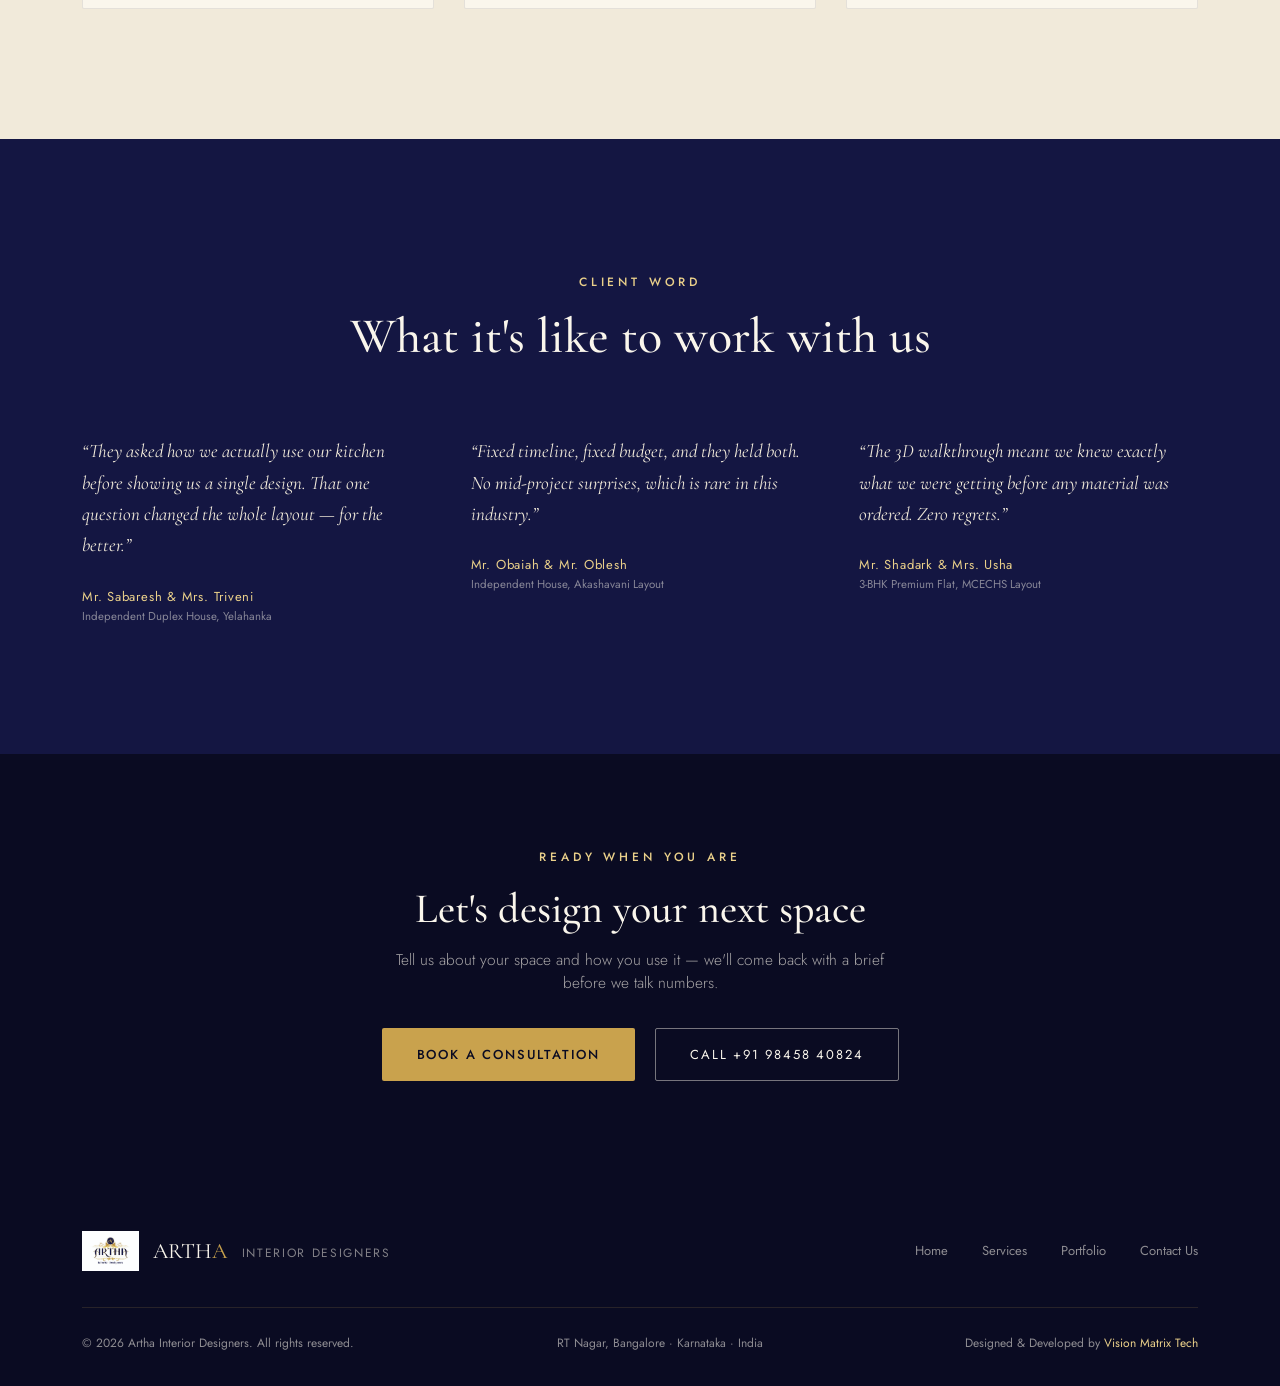
==== commit 0af9190e: "Update index.html" ====
--- a/index.html
+++ b/index.html
@@ -65,9 +65,9 @@
       <p>We start every project with a question most studios skip: what is this room actually for, and who is it for? The answer shapes the plan long before it shapes the palette.</p>
       <p>Every material, every joinery detail, every socket placement is chosen to hold up to real use — a working kitchen, a child's growth, a decade of guests. That is what "Artha" means to us: value that compounds over time.</p>
       <div class="about-stats">
-        <div class="stat"><h4>20+</h4><span>Projects Completed</span></div>
-        <div class="stat"><h4>2</h4><span>Years of Excellence</span></div>
-        <div class="stat"><h4>15+</h4><span>Happy Clients</span></div>
+        <div class="stat"><h4>24</h4><span>Projects Completed</span></div>
+        <div class="stat"><h4>2018</h4><span>Est. Since</span></div>
+        <div class="stat"><h4>2</h4><span>Ongoing Projects</span></div>
       </div>
     </div>
   </div>
@@ -195,6 +195,38 @@
   <div class="wrap">
     <div class="gallery-cta reveal">
       <a href="Portfolio.html" class="btn btn-gold on-light">View Full Gallery</a>
+    </div>
+  </div>
+</section>
+
+<!-- ===== OUR SPECIALITY ===== -->
+<section class="why-choose" id="speciality" style="background:var(--navy-deep);color:var(--ivory);">
+  <div class="wrap">
+    <div class="section-head reveal">
+      <span class="eyebrow on-dark">What Sets Us Apart</span>
+      <h2 style="color:var(--ivory);">Our Speciality</h2>
+    </div>
+    <div class="service-grid reveal">
+      <div class="service-card">
+        <span class="num">01</span>
+        <h3>100% On-Site Work Execution</h3>
+        <p>All carpentry and joinery is executed directly at your site by our in-house team — never outsourced to a factory floor.</p>
+      </div>
+      <div class="service-card">
+        <span class="num">02</span>
+        <h3>100% Transparency</h3>
+        <p>You see every material, every measurement, and every stage of work — nothing happens behind closed doors or off-site.</p>
+      </div>
+      <div class="service-card">
+        <span class="num">03</span>
+        <h3>100% Craftsmanship</h3>
+        <p>Precise cuts, clean finishes, and zero shortcuts. Our experienced carpenters take full ownership of quality from frame to final polish.</p>
+      </div>
+    </div>
+    <div class="services-cta reveal" style="margin-top:50px;">
+      <blockquote style="font-family:var(--serif);font-style:italic;font-size:clamp(17px,2vw,22px);color:rgba(250,246,236,0.82);max-width:780px;margin:0 auto;line-height:1.75;text-align:center;border-left:3px solid var(--gold);padding-left:28px;text-align:left;">
+        "Every project is handcrafted on-site by our experienced carpenters, ensuring complete transparency, superior quality, precise customization, and minimal material wastage."
+      </blockquote>
     </div>
   </div>
 </section>
--- a/style.css
+++ b/style.css
@@ -428,3 +428,358 @@
   .wrap{padding:0 18px;}
   .brand-mark{font-size:21px;}
 }
+
+/* =========================================================
+   NEW CREATIVE LAYOUTS
+   ========================================================= */
+
+/* ---- Homepage Editorial Gallery ---- */
+.home-gallery{ background:var(--ivory); padding:130px 0 0; }
+.home-gallery-head{
+  display:flex; align-items:flex-end; justify-content:space-between;
+  gap:40px; margin-bottom:56px; flex-wrap:wrap;
+}
+.home-gallery-head h2{
+  font-family:var(--serif); font-weight:500;
+  font-size:clamp(30px,4vw,50px); margin-top:12px; line-height:1.1;
+}
+.home-gallery-sub{
+  max-width:340px; font-size:15px; line-height:1.7;
+  color:#5B5B68; font-weight:300; padding-bottom:6px;
+}
+.editorial-grid{
+  position:relative;
+  display:grid;
+  grid-template-columns:1.35fr 1fr;
+  grid-template-rows:auto;
+  gap:6px;
+  max-width:100%;
+  overflow:hidden;
+}
+.ed-main{
+  position:relative; overflow:hidden;
+  aspect-ratio:3/4;
+  display:flex; align-items:flex-end;
+}
+.ed-main img{
+  position:absolute; inset:0; width:100%; height:100%;
+  object-fit:cover; transition:transform .6s cubic-bezier(.2,.8,.2,1);
+}
+.ed-main:hover img{ transform:scale(1.04); }
+.ed-stack{
+  display:flex; flex-direction:column; gap:6px;
+}
+.ed-small{
+  position:relative; overflow:hidden; flex:1;
+  display:flex; align-items:flex-end; min-height:0;
+}
+.ed-small img{
+  position:absolute; inset:0; width:100%; height:100%;
+  object-fit:cover; transition:transform .6s cubic-bezier(.2,.8,.2,1);
+}
+.ed-small:hover img{ transform:scale(1.05); }
+.ed-label{
+  position:relative; z-index:2; padding:22px 26px; width:100%;
+  background:linear-gradient(0deg, rgba(10,11,34,0.88) 0%, transparent 80%);
+  color:var(--ivory);
+}
+.ed-cat{
+  font-size:10px; letter-spacing:0.22em; text-transform:uppercase;
+  color:var(--gold-light); display:block; margin-bottom:4px;
+}
+.ed-title{
+  font-family:var(--serif); font-size:clamp(20px,2.4vw,30px);
+  font-weight:500; line-height:1.1;
+}
+.ed-watermark{
+  position:absolute; bottom:-20px; right:6%;
+  font-family:var(--serif); font-size:clamp(80px,12vw,160px);
+  font-weight:500; color:rgba(10,11,34,0.07);
+  line-height:1; pointer-events:none; user-select:none;
+  text-align:center;
+}
+.ed-watermark span{
+  font-size:0.22em; letter-spacing:0.18em; text-transform:uppercase;
+  display:block; margin-top:-10px;
+}
+.home-gallery .gallery-cta{ padding:60px 0 80px; }
+
+/* ---- Portfolio: Section intro shared ---- */
+.port-ongoing, .port-completed, .port-specialize{
+  padding:110px 0;
+}
+.port-ongoing{ background:var(--ivory-dim); }
+.port-completed{ background:var(--ivory); }
+.port-specialize{ background:var(--navy-deep); }
+.port-section-intro{ margin-bottom:60px; }
+.port-section-label{
+  display:flex; align-items:center; gap:10px; margin-bottom:12px;
+}
+.pulse-dot{
+  width:10px; height:10px; border-radius:50%; background:var(--gold);
+  position:relative; flex-shrink:0;
+}
+.pulse-dot::after{
+  content:""; position:absolute; inset:-4px; border-radius:50%;
+  border:1.5px solid var(--gold); opacity:0.5;
+  animation:pulse 2s ease-in-out infinite;
+}
+@keyframes pulse{
+  0%,100%{ transform:scale(1); opacity:0.5; }
+  50%{ transform:scale(1.5); opacity:0; }
+}
+.port-section-title{
+  font-family:var(--serif); font-weight:500;
+  font-size:clamp(28px,3.5vw,44px); color:var(--charcoal); line-height:1.15;
+}
+.port-specialize .port-section-title{ color:var(--ivory); }
+.port-specialize .eyebrow{ color:var(--gold-light); }
+.port-section-sub{
+  font-size:15.5px; color:#5B5B68; font-weight:300;
+  line-height:1.7; max-width:560px; margin-top:14px;
+}
+.port-specialize .port-section-sub{ color:rgba(250,246,236,0.6); }
+
+/* ---- Tracker Cards — Ongoing ---- */
+.tracker-card{
+  display:grid; grid-template-columns:380px 1fr;
+  gap:0; background:var(--ivory);
+  border:1px solid rgba(35,35,48,0.09);
+  border-radius:3px; overflow:hidden;
+  margin-bottom:28px;
+  transition:box-shadow .35s ease;
+  align-items:stretch;
+}
+.tracker-card:hover{ box-shadow:0 16px 48px rgba(20,22,66,0.1); }
+.tracker-img{
+  position:relative; height:360px; overflow:hidden; flex-shrink:0;
+}
+.tracker-img img{
+  width:100%; height:100%; object-fit:cover; display:block;
+  transition:transform .6s cubic-bezier(.2,.8,.2,1);
+}
+.tracker-card:hover .tracker-img img{ transform:scale(1.04); }
+.tracker-img-badge{
+  position:absolute; top:20px; left:20px;
+  font-size:10.5px; letter-spacing:0.1em; text-transform:uppercase;
+  padding:7px 16px; border-radius:20px; font-weight:600; backdrop-filter:blur(8px);
+}
+.tracker-body{
+  padding:36px 40px; display:flex; flex-direction:column; justify-content:space-between;
+}
+.tracker-num{
+  font-family:var(--sans); font-size:11px; letter-spacing:0.22em;
+  text-transform:uppercase; color:var(--gold-dim);
+}
+.tracker-title{
+  font-family:var(--serif); font-weight:500;
+  font-size:clamp(20px,2vw,26px); margin:10px 0 6px;
+  color:var(--navy-deep); line-height:1.2;
+}
+.tracker-loc{
+  font-size:11.5px; color:#8A8A95; letter-spacing:0.06em;
+  text-transform:uppercase; display:flex; align-items:center; gap:5px;
+  margin-bottom:14px;
+}
+.tracker-loc svg{ stroke:#8A8A95; flex-shrink:0; }
+.tracker-desc{
+  font-size:14.5px; line-height:1.75; color:#4B4B58;
+  font-weight:300; margin-bottom:0;
+}
+.tracker-phase{ border-top:1px solid rgba(35,35,48,0.1); padding-top:20px; margin-top:24px; }
+.phase-label{
+  font-size:10px; letter-spacing:0.18em; text-transform:uppercase;
+  color:#8A8A95; margin-bottom:14px;
+}
+.phase-track{
+  display:flex; align-items:center; gap:0;
+}
+.phase-step{
+  display:flex; flex-direction:column; align-items:center; gap:6px;
+  flex-shrink:0;
+}
+.phase-dot{
+  width:12px; height:12px; border-radius:50%;
+  border:2px solid rgba(35,35,48,0.2);
+  background:var(--ivory);
+  transition:all .3s ease;
+}
+.phase-step.done .phase-dot{
+  background:var(--navy); border-color:var(--navy);
+}
+.phase-step.active .phase-dot{
+  background:var(--gold); border-color:var(--gold);
+  box-shadow:0 0 0 4px rgba(201,162,77,0.2);
+}
+.phase-step span{
+  font-size:10px; letter-spacing:0.06em; text-transform:uppercase;
+  color:#8A8A95; white-space:nowrap;
+}
+.phase-step.done span, .phase-step.active span{ color:var(--charcoal); }
+.phase-line{
+  flex:1; height:2px; background:rgba(35,35,48,0.12);
+  margin-bottom:16px;
+}
+.phase-line.done{ background:var(--navy); }
+.phase-line.active{ background:var(--gold); }
+
+/* ---- Case Studies — Completed ---- */
+.case-study{
+  display:grid;
+  grid-template-columns:55% 45%;
+  grid-template-areas:"img body";
+  gap:0;
+  border-bottom:1px solid rgba(35,35,48,0.08);
+}
+.case-study--flip{
+  grid-template-columns:45% 55%;
+  grid-template-areas:"body img";
+}
+.case-img{
+  grid-area:img;
+  position:relative; overflow:hidden; min-height:420px; max-height:500px;
+}
+.case-img img{
+  width:100%; height:100%; object-fit:cover; display:block;
+  transition:transform .7s cubic-bezier(.2,.8,.2,1);
+}
+.case-study:hover .case-img img{ transform:scale(1.03); }
+.case-img-tag{
+  position:absolute; bottom:24px; left:24px;
+  background:rgba(10,11,34,0.75); backdrop-filter:blur(6px);
+  color:var(--gold-light); font-size:11px; letter-spacing:0.14em;
+  text-transform:uppercase; padding:8px 18px; border-radius:2px;
+}
+.case-body{
+  grid-area:body;
+  padding:56px 52px; display:flex; flex-direction:column;
+  justify-content:center; background:var(--ivory);
+}
+.case-study--flip .case-body{ background:var(--ivory-dim); }
+.case-index{
+  font-family:var(--serif); font-style:italic;
+  font-size:clamp(42px,5vw,70px); color:rgba(20,22,66,0.06);
+  line-height:1; display:block; margin-bottom:-4px;
+}
+.case-title{
+  font-family:var(--serif); font-weight:500;
+  font-size:clamp(24px,2.6vw,34px); color:var(--navy-deep);
+  line-height:1.15; margin-bottom:8px;
+}
+.case-type{
+  font-size:11.5px; letter-spacing:0.1em; text-transform:uppercase;
+  color:var(--gold-dim); display:block; margin-bottom:20px;
+}
+.case-desc{
+  font-size:15px; line-height:1.8; color:#4B4B58; font-weight:300;
+  margin-bottom:28px;
+}
+.case-tags{
+  display:flex; flex-wrap:wrap; gap:8px;
+}
+.case-tags span{
+  font-size:11px; letter-spacing:0.08em; text-transform:uppercase;
+  border:1px solid rgba(20,22,66,0.18); color:var(--navy);
+  padding:6px 14px; border-radius:20px;
+}
+
+/* ---- Bento Mosaic — Specialize ---- */
+.bento-grid{
+  display:grid;
+  grid-template-columns:repeat(3,1fr);
+  grid-template-rows:340px 260px;
+  gap:6px;
+  max-width:100%;
+}
+.bento-item{
+  position:relative; overflow:hidden;
+  display:flex; align-items:flex-end;
+  text-decoration:none;
+}
+.bento-item img{
+  position:absolute; inset:0; width:100%; height:100%;
+  object-fit:cover; z-index:1;
+  transition:transform .55s cubic-bezier(.2,.8,.2,1);
+}
+.bento-item:hover img{ transform:scale(1.06); }
+.bento-label{
+  position:relative; z-index:2; padding:20px 24px; width:100%;
+  background:linear-gradient(0deg, rgba(10,11,34,0.82) 0%, transparent 75%);
+  color:var(--ivory);
+}
+.bento-cat{
+  font-size:10px; letter-spacing:0.2em; text-transform:uppercase;
+  color:var(--gold-light); display:block; margin-bottom:4px;
+}
+.bento-item h3{
+  font-family:var(--serif); font-weight:500;
+  font-size:clamp(16px,1.8vw,22px); line-height:1.1;
+}
+.bento-item p{
+  font-size:12px; color:rgba(250,246,236,0.7); margin-top:4px;
+}
+/* Hero bento spans 2 cols × 2 rows */
+.bento-hero{
+  grid-column:1 / 3; grid-row:1 / 3;
+}
+.bento-hero h3{ font-size:clamp(22px,2.6vw,34px); }
+.bento-hero .bento-label{ padding:30px 36px; }
+/* Tall item: spans 2 rows in col 3 */
+.bento-tall{
+  grid-row:span 1;
+}
+/* Wide items sit in bottom row normally */
+
+/* =========================================================
+   RESPONSIVE — new layouts
+   ========================================================= */
+@media(max-width:1100px){
+  .tracker-card{ grid-template-columns:300px 1fr; }
+  .tracker-img{ height:100%; }
+  .case-body{ padding:44px 40px; }
+  .bento-grid{ grid-template-rows:280px 220px; }
+}
+
+@media(max-width:900px){
+  .editorial-grid{ grid-template-columns:1fr; }
+  .ed-main{ aspect-ratio:16/10; }
+  .ed-stack{ flex-direction:row; }
+  .ed-small{ min-height:240px; }
+  .ed-watermark{ display:none; }
+
+  .tracker-card{ grid-template-columns:1fr; }
+  .tracker-img{ height:260px; }
+  .tracker-body{ padding:28px 24px; }
+
+  .case-study,
+  .case-study--flip{
+    grid-template-columns:1fr;
+    grid-template-areas:"img" "body";
+  }
+  .case-img{ min-height:280px; max-height:320px; }
+  .case-body{ padding:36px 28px; }
+
+  .bento-grid{
+    grid-template-columns:1fr 1fr;
+    grid-template-rows:repeat(4,220px);
+  }
+  .bento-hero{ grid-column:1/3; grid-row:1/2; }
+  .bento-tall{ grid-row:span 1; }
+
+  .home-gallery-head{ flex-direction:column; align-items:flex-start; gap:16px; }
+  .home-gallery-sub{ max-width:100%; }
+}
+
+@media(max-width:600px){
+  .port-ongoing,.port-completed,.port-specialize{ padding:80px 0; }
+  .tracker-body{ padding:24px 20px; }
+  .case-body{ padding:32px 24px; }
+  .case-index{ font-size:52px; }
+  .bento-grid{
+    grid-template-columns:1fr;
+    grid-template-rows:repeat(6,220px);
+  }
+  .bento-hero{ grid-column:1; grid-row:1/2; }
+  .ed-stack{ flex-direction:column; }
+  .phase-step span{ display:none; }
+}
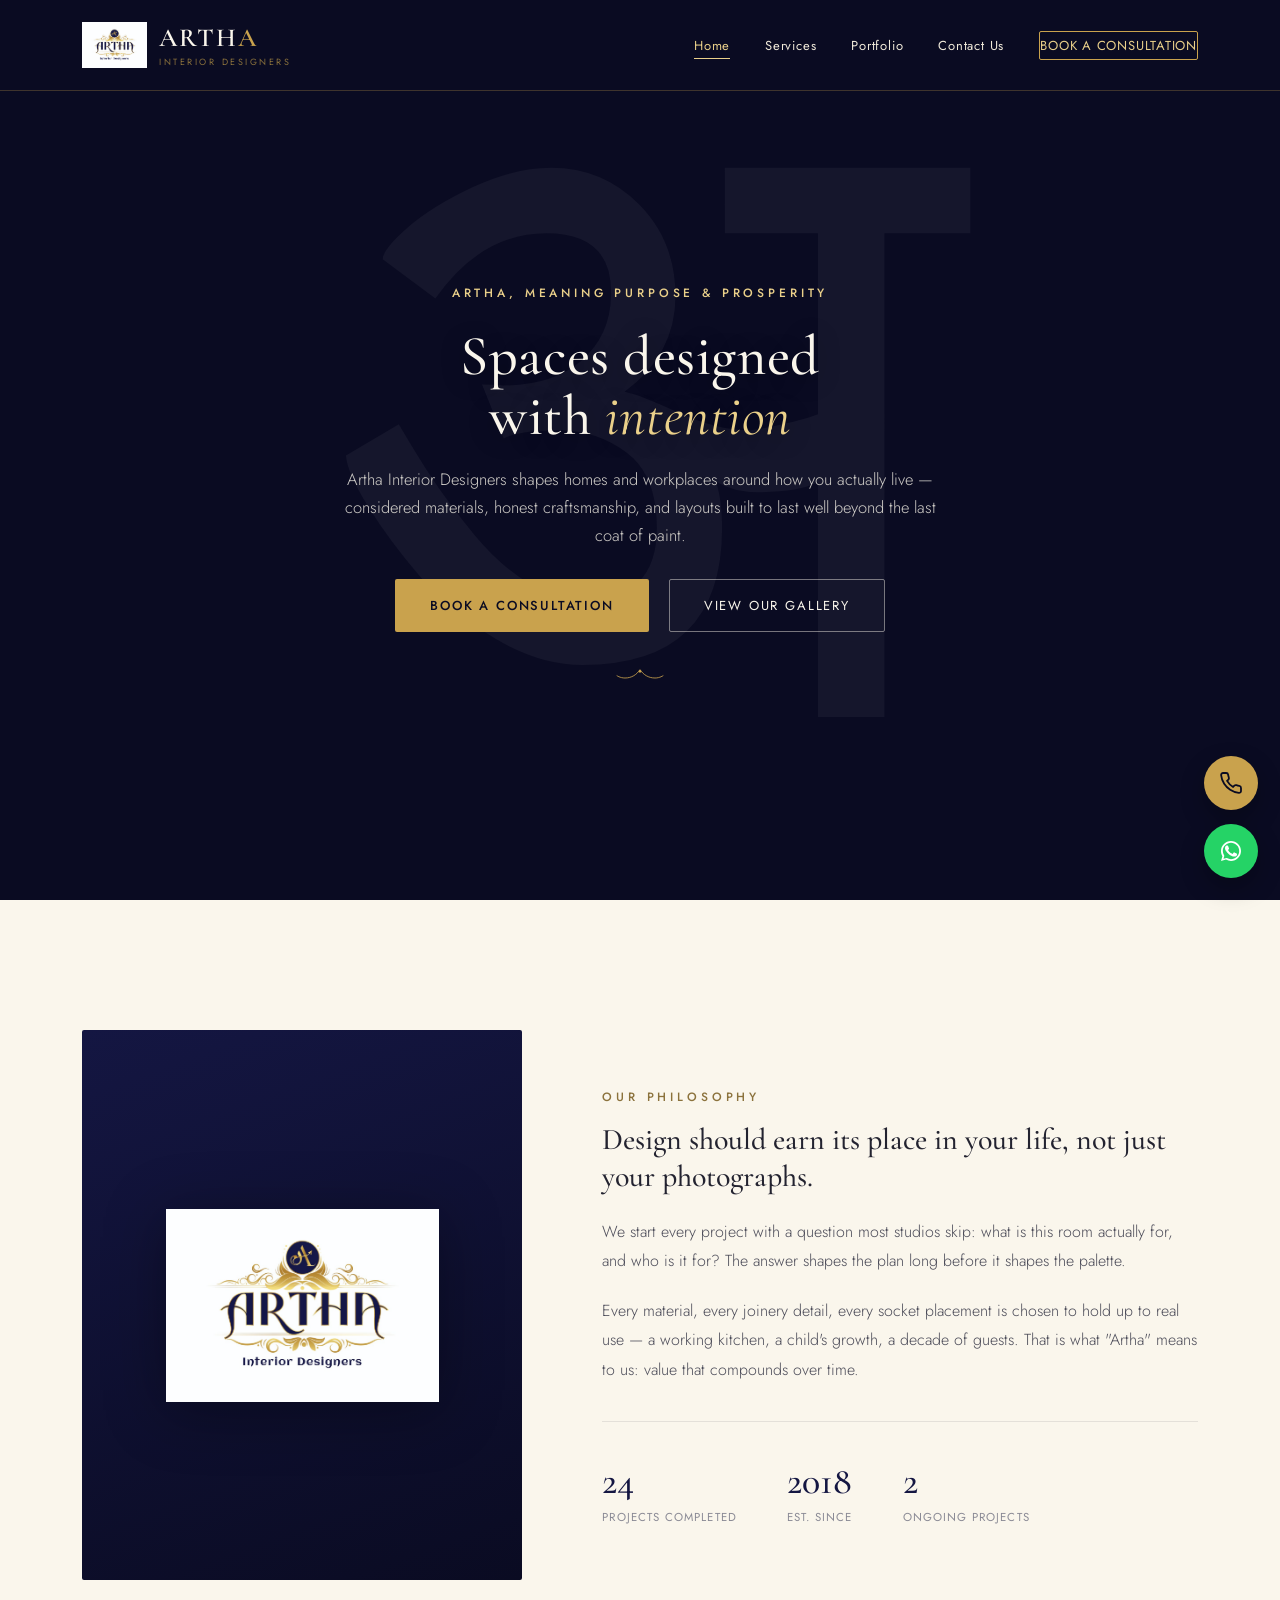
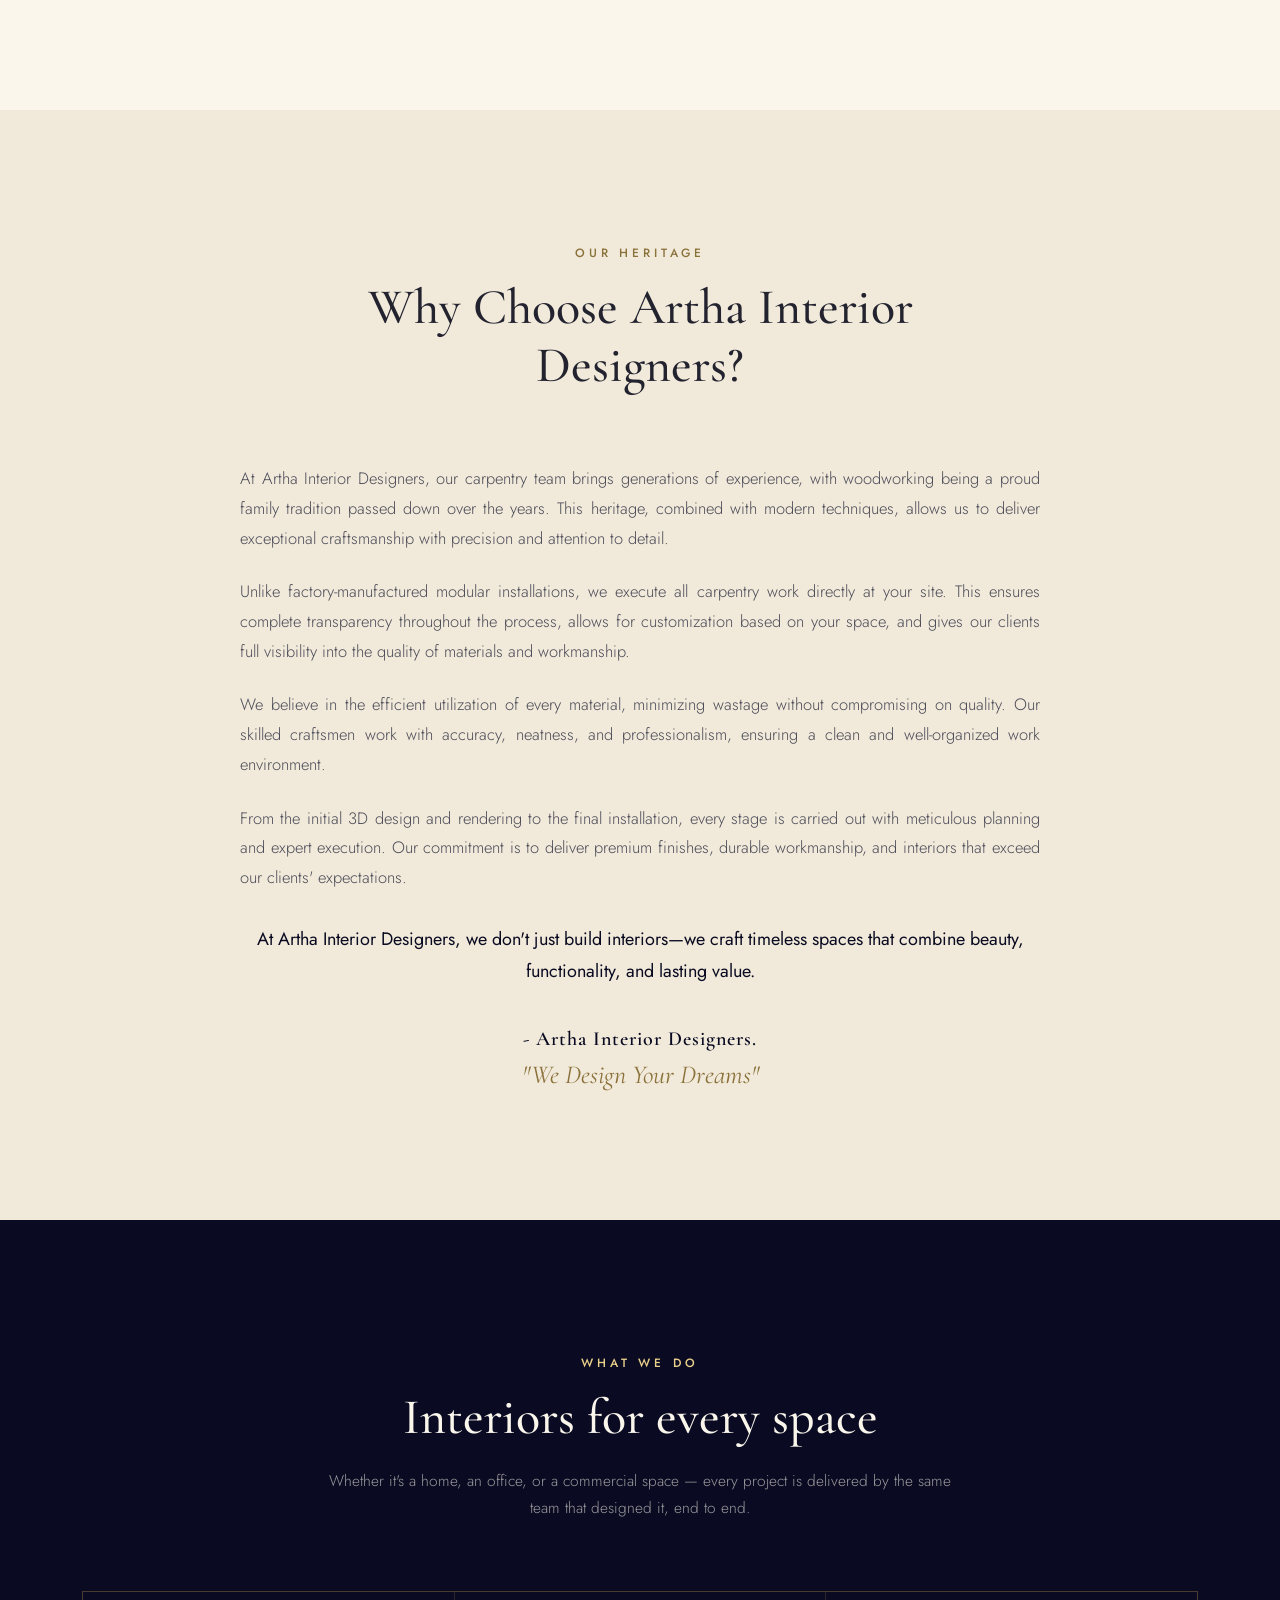
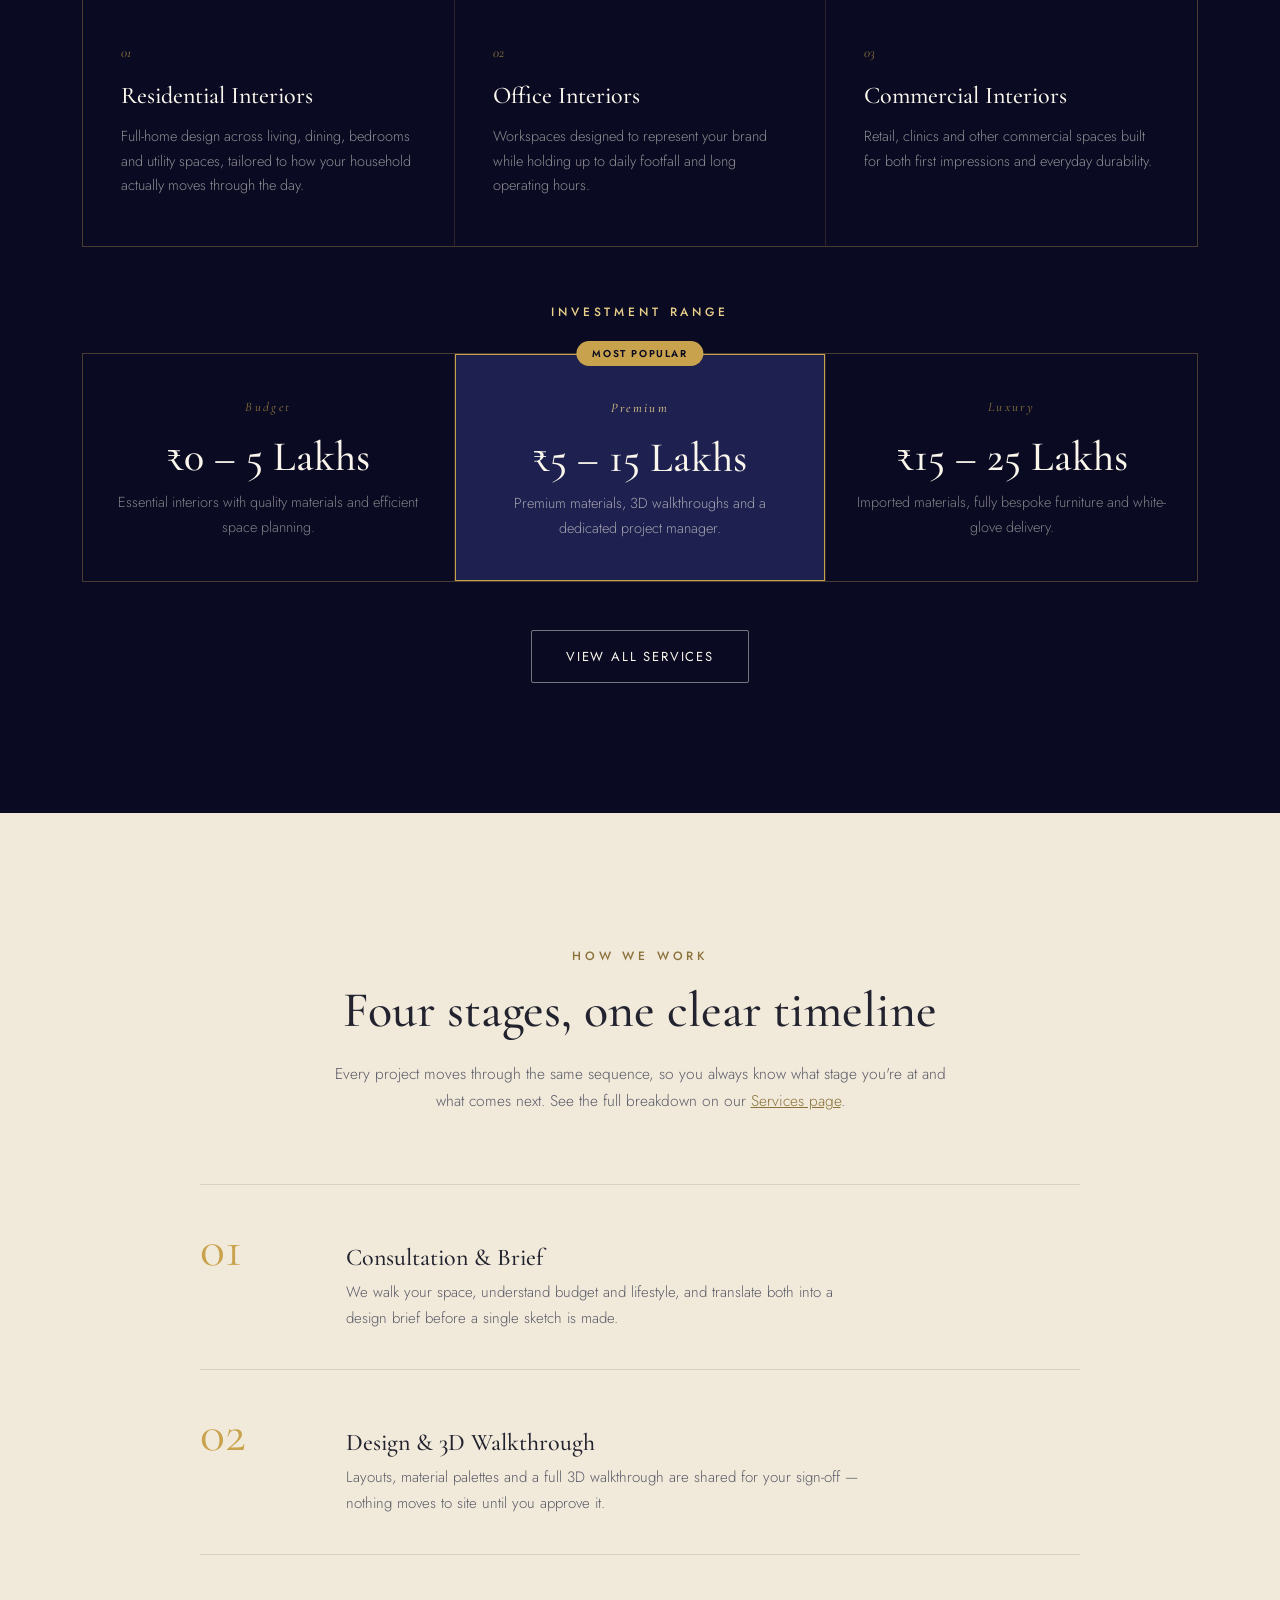
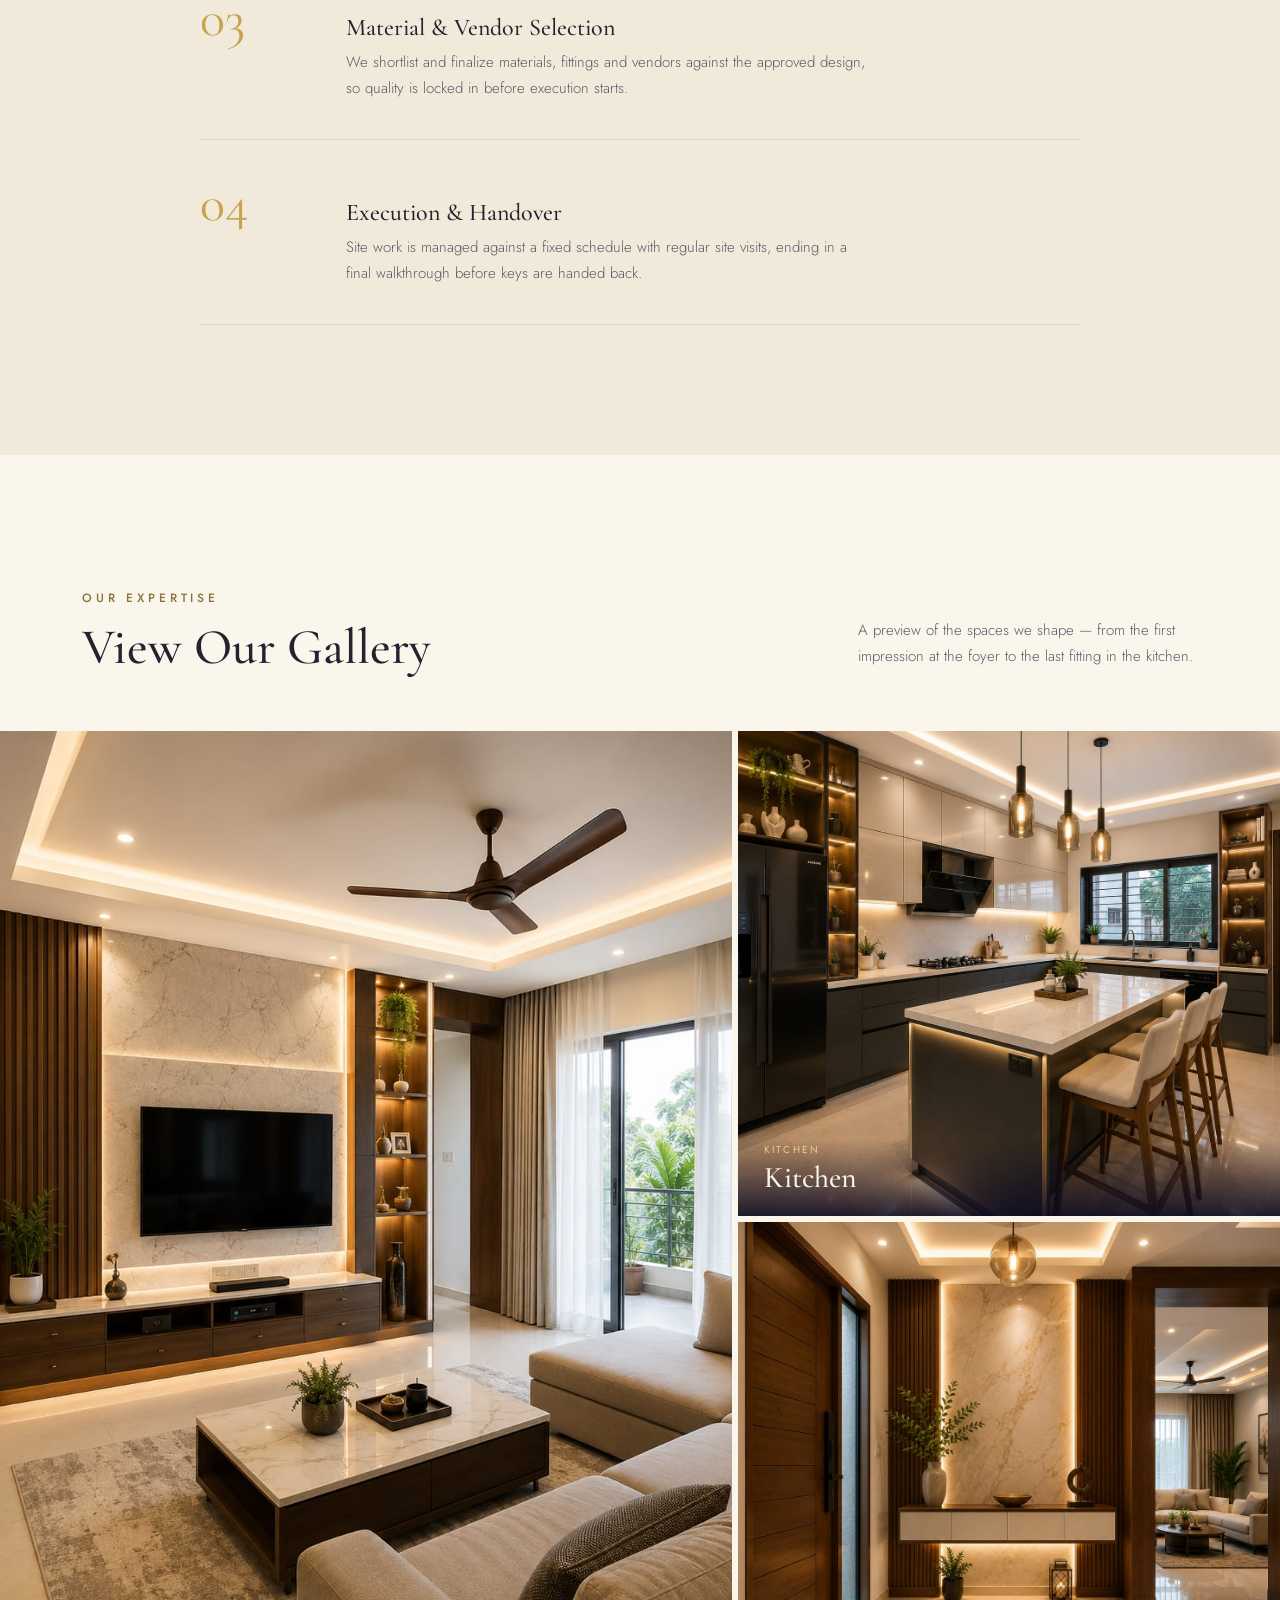
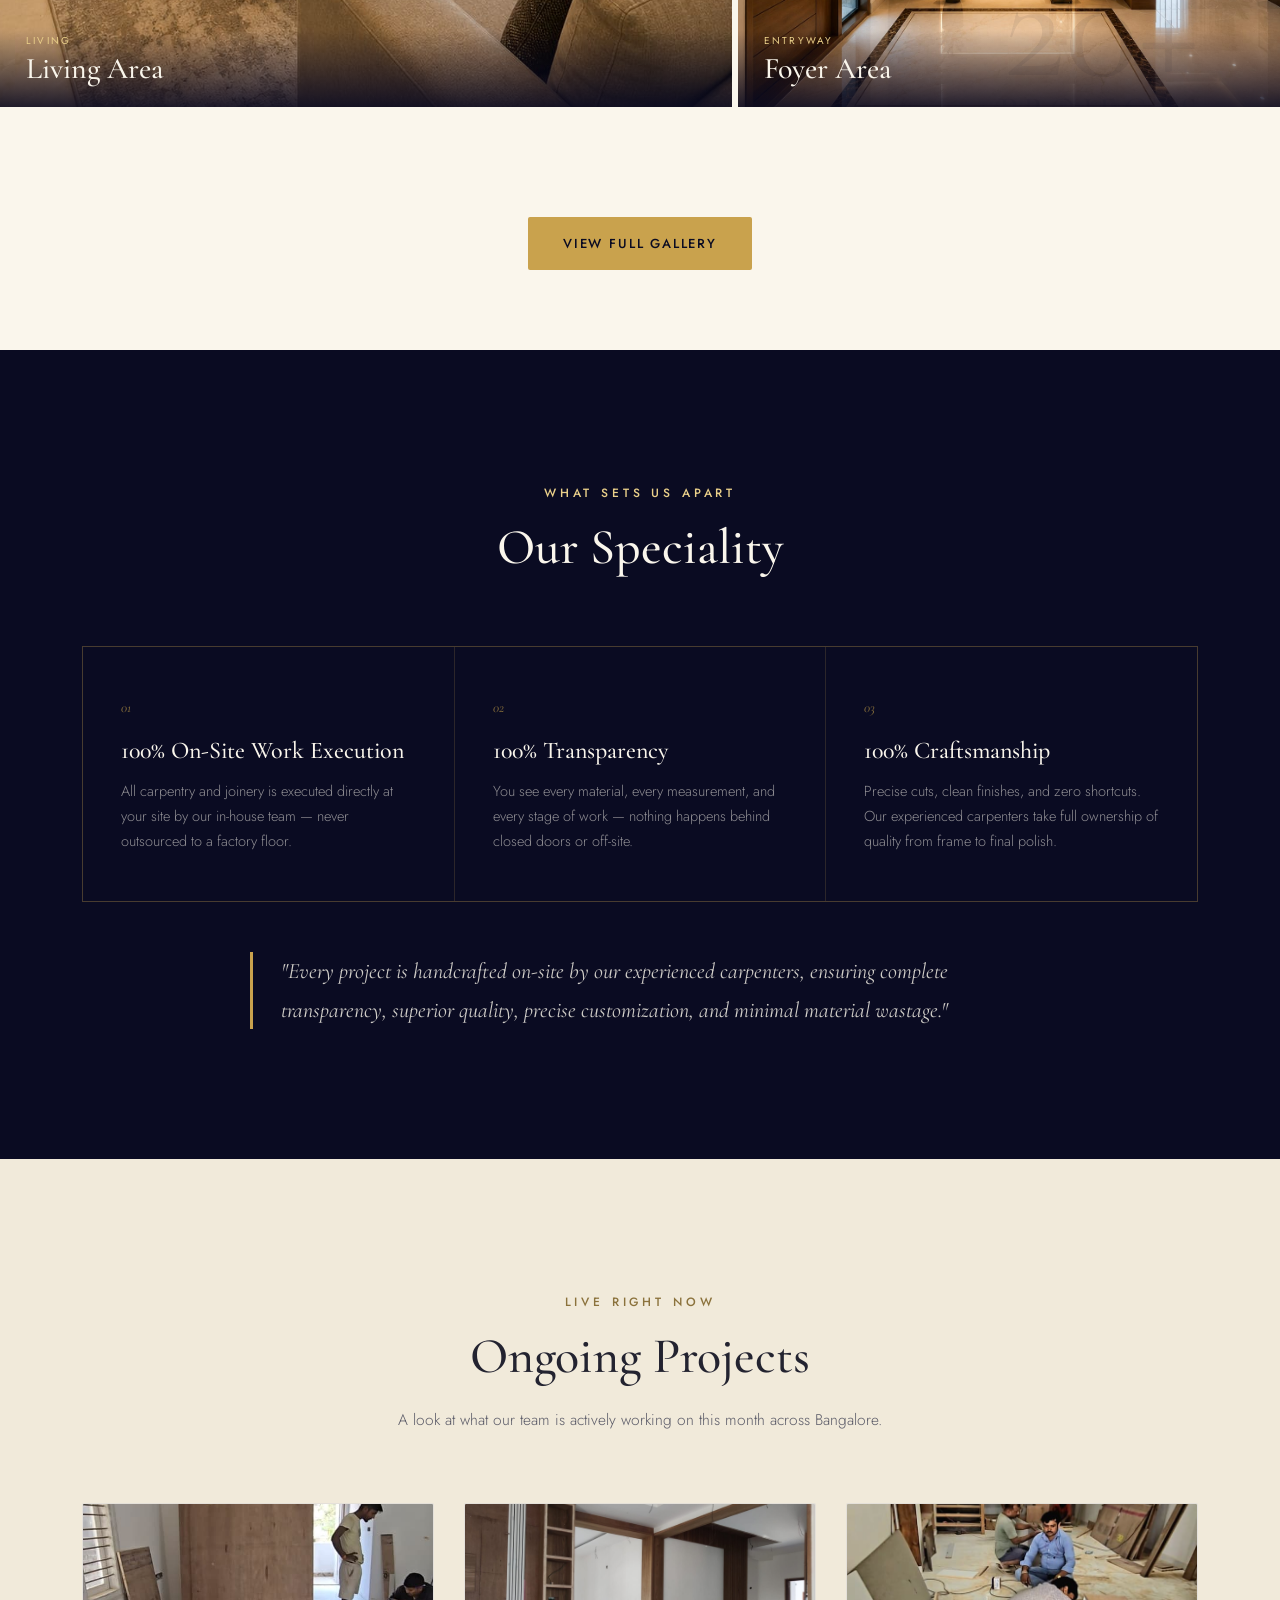
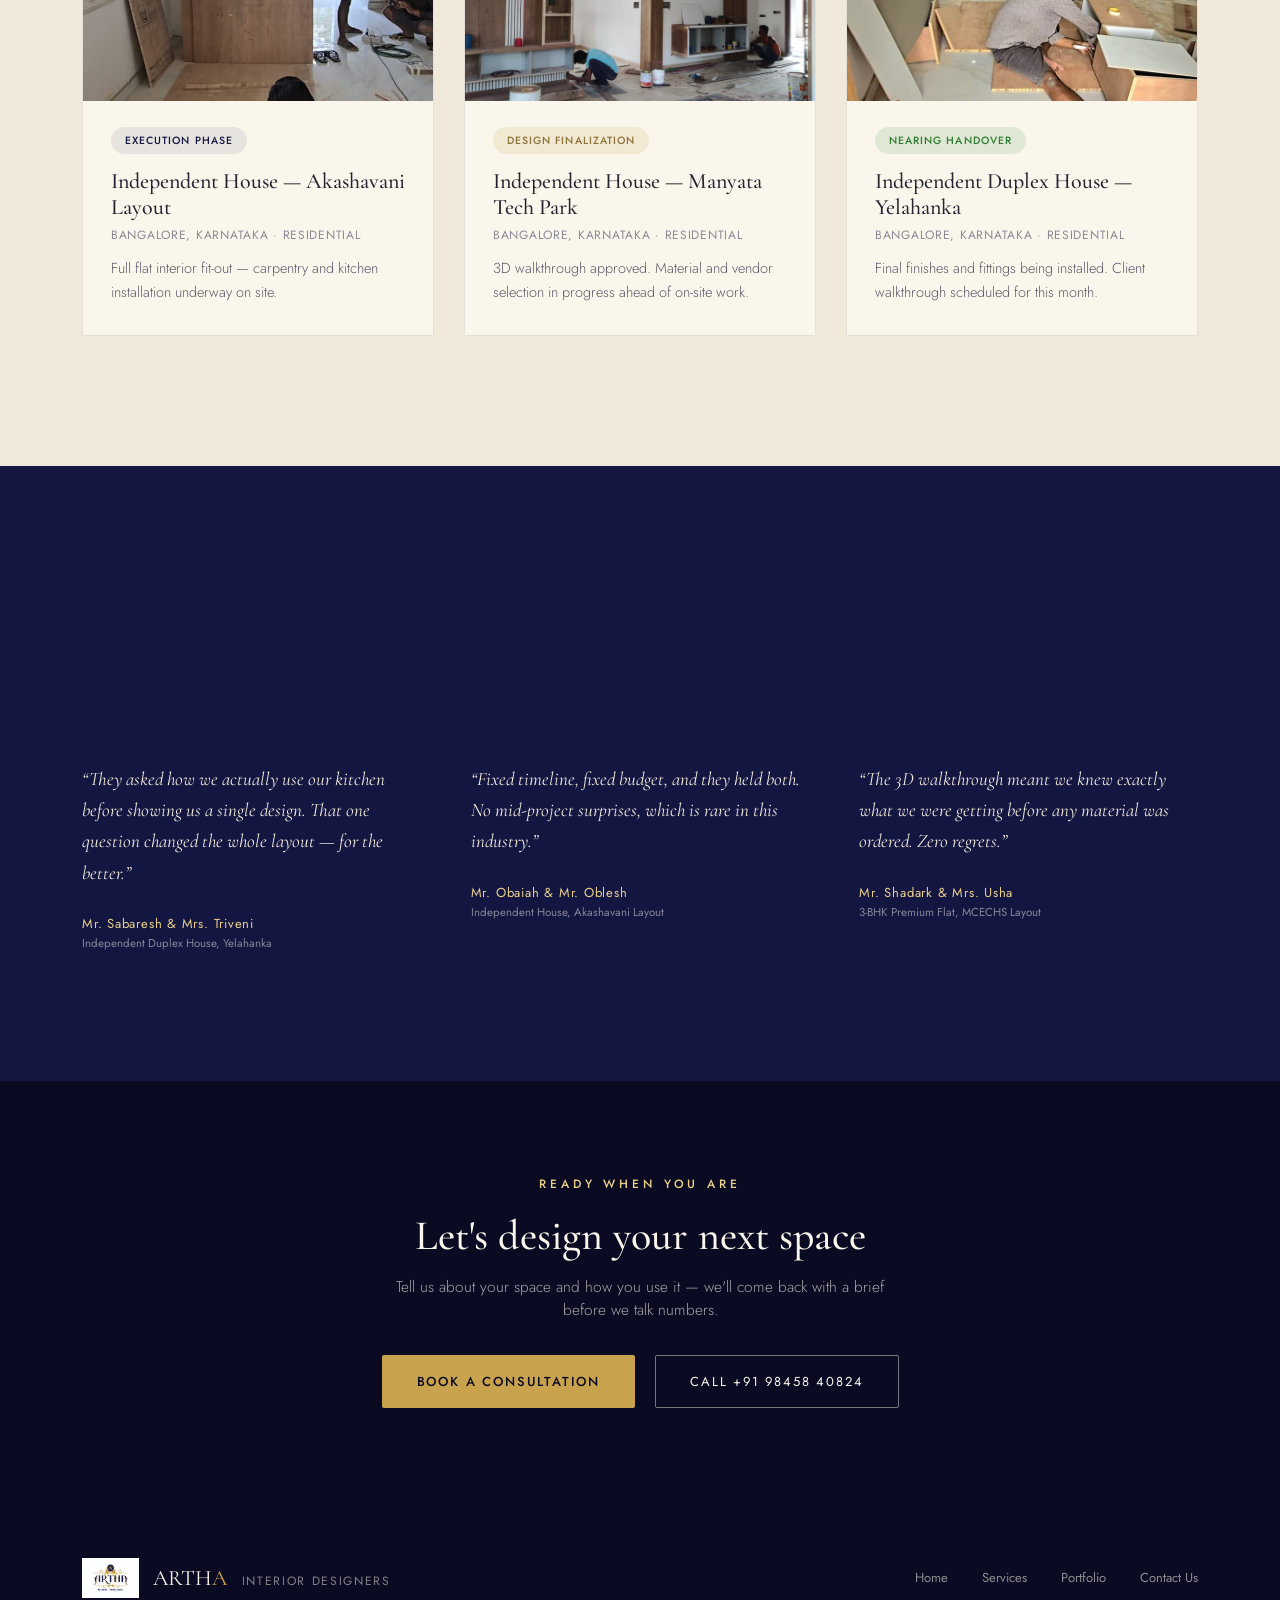
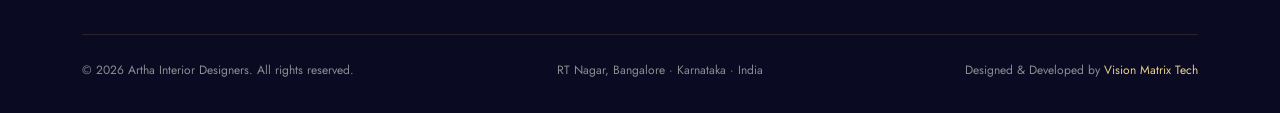
==== commit d53f2a43: "Update index.html" ====
--- a/index.html
+++ b/index.html
@@ -117,7 +117,26 @@
         <p>Retail, clinics and other commercial spaces built for both first impressions and everyday durability.</p>
       </div>
     </div>
-    <div class="services-cta reveal">
+    <div class="services-cta reveal" style="margin-top:56px;">
+      <p class="eyebrow on-dark" style="margin-bottom:32px;">Investment Range</p>
+      <div class="service-grid" style="margin-bottom:48px;">
+        <div class="service-card" style="text-align:center;padding:40px 30px;">
+          <span class="num" style="font-size:13px;letter-spacing:0.18em;">Budget</span>
+          <h3 style="font-size:clamp(28px,3.5vw,42px);margin:14px 0 8px;color:var(--ivory);">₹0 – 5 Lakhs</h3>
+          <p style="color:rgba(250,246,236,0.5);">Essential interiors with quality materials and efficient space planning.</p>
+        </div>
+        <div class="service-card" style="text-align:center;padding:40px 30px;background:var(--navy-soft);border:1px solid var(--gold);position:relative;">
+          <span style="position:absolute;top:-14px;left:50%;transform:translateX(-50%);background:var(--gold);color:var(--navy-deep);font-family:var(--sans);font-size:10px;letter-spacing:0.16em;text-transform:uppercase;font-weight:600;padding:5px 16px;border-radius:20px;">Most Popular</span>
+          <span class="num" style="font-size:13px;letter-spacing:0.18em;color:var(--gold-light);">Premium</span>
+          <h3 style="font-size:clamp(28px,3.5vw,42px);margin:14px 0 8px;color:var(--ivory);">₹5 – 15 Lakhs</h3>
+          <p style="color:rgba(250,246,236,0.6);">Premium materials, 3D walkthroughs and a dedicated project manager.</p>
+        </div>
+        <div class="service-card" style="text-align:center;padding:40px 30px;">
+          <span class="num" style="font-size:13px;letter-spacing:0.18em;">Luxury</span>
+          <h3 style="font-size:clamp(28px,3.5vw,42px);margin:14px 0 8px;color:var(--ivory);">₹15 – 25 Lakhs</h3>
+          <p style="color:rgba(250,246,236,0.5);">Imported materials, fully bespoke furniture and white-glove delivery.</p>
+        </div>
+      </div>
       <a href="services.html" class="btn btn-ghost">View All Services</a>
     </div>
   </div>
@@ -174,10 +193,10 @@
     </a>
     <div class="ed-stack">
       <a href="Portfolio.html" class="ed-small">
-        <img src="kitchen.jpeg" alt="Modular Kitchen">
+        <img src="kitchen.jpeg" alt="Kitchen">
         <div class="ed-label">
           <span class="ed-cat">Kitchen</span>
-          <h3 class="ed-title">Modular Kitchen</h3>
+          <h3 class="ed-title">Kitchen</h3>
         </div>
       </a>
       <a href="Portfolio.html" class="ed-small">
@@ -249,7 +268,7 @@
           <span class="project-status status-execution">Execution Phase</span>
           <h3>Independent House — Akashavani Layout</h3>
           <span class="project-loc">Bangalore, Karnataka · Residential</span>
-          <p>Full flat interior fit-out — carpentry and modular kitchen installation underway on site.</p>
+          <p>Full flat interior fit-out — carpentry and kitchen installation underway on site.</p>
         </div>
       </div>
 
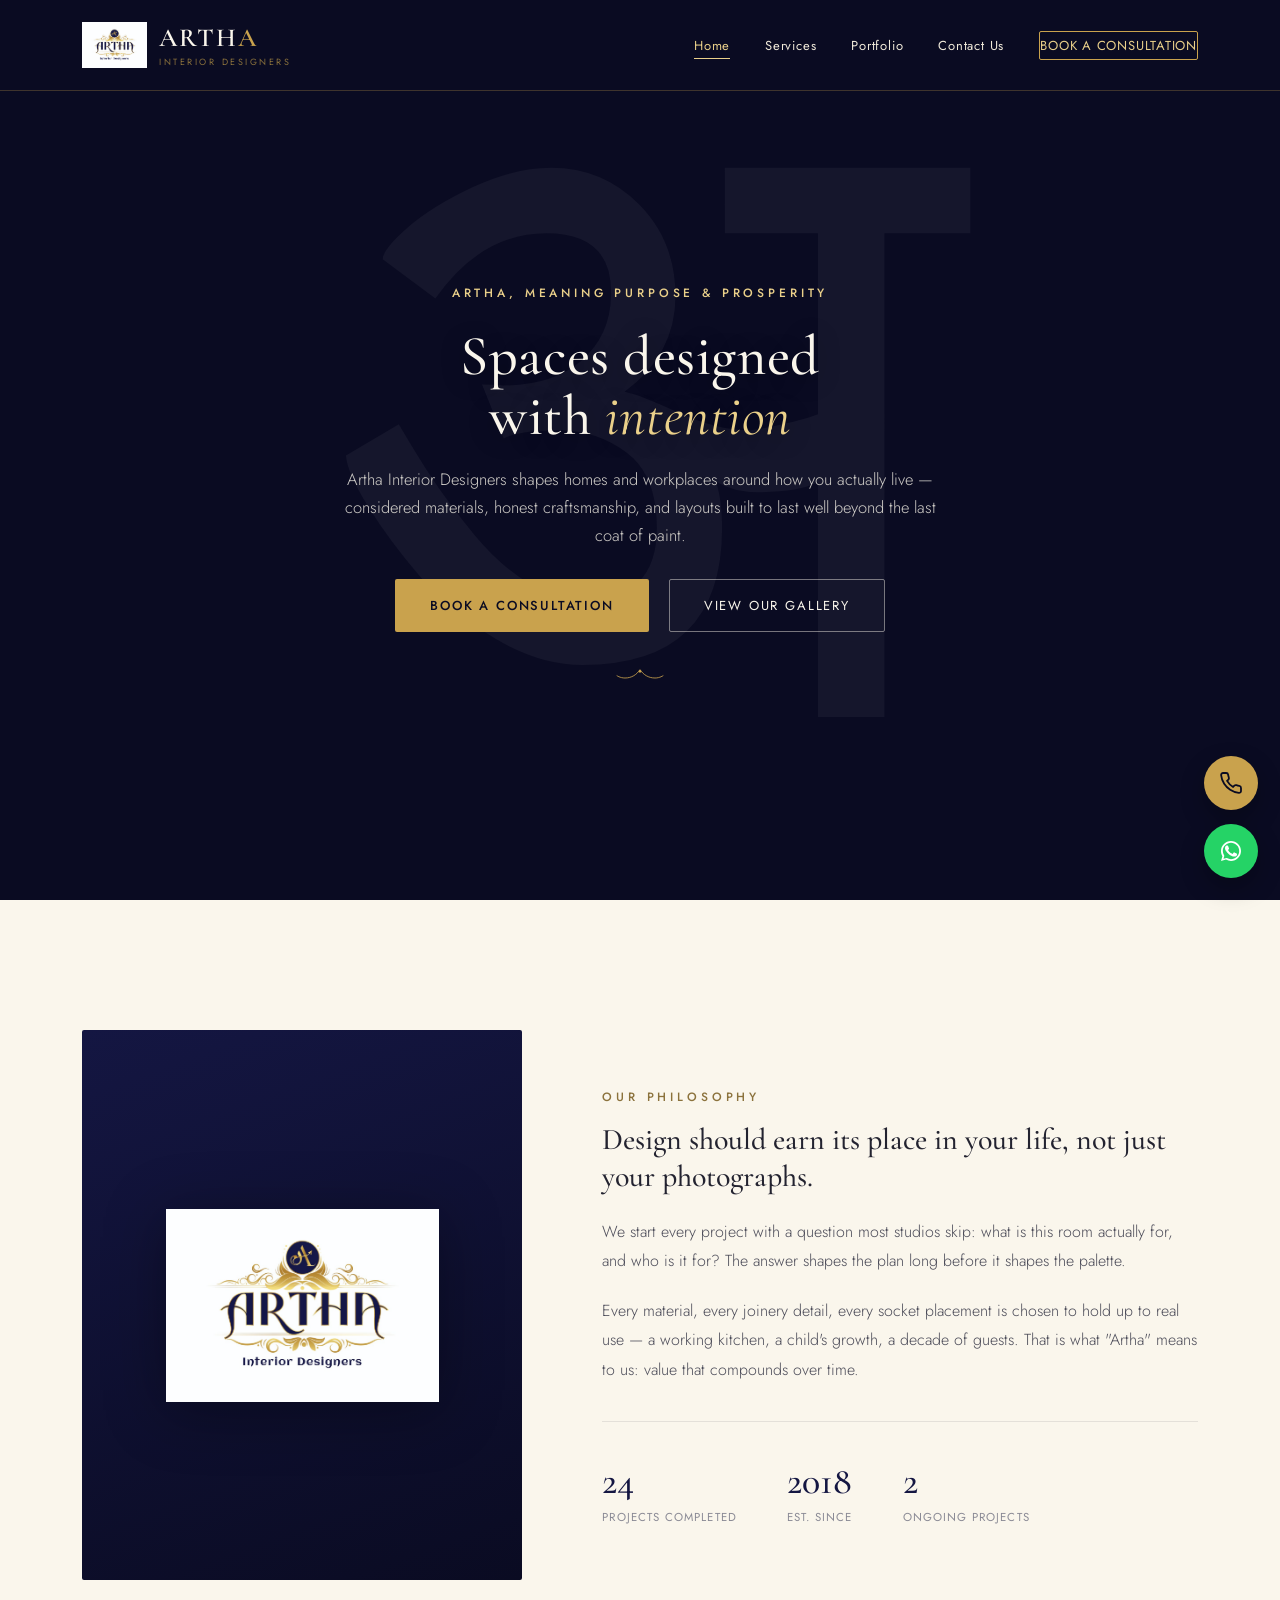
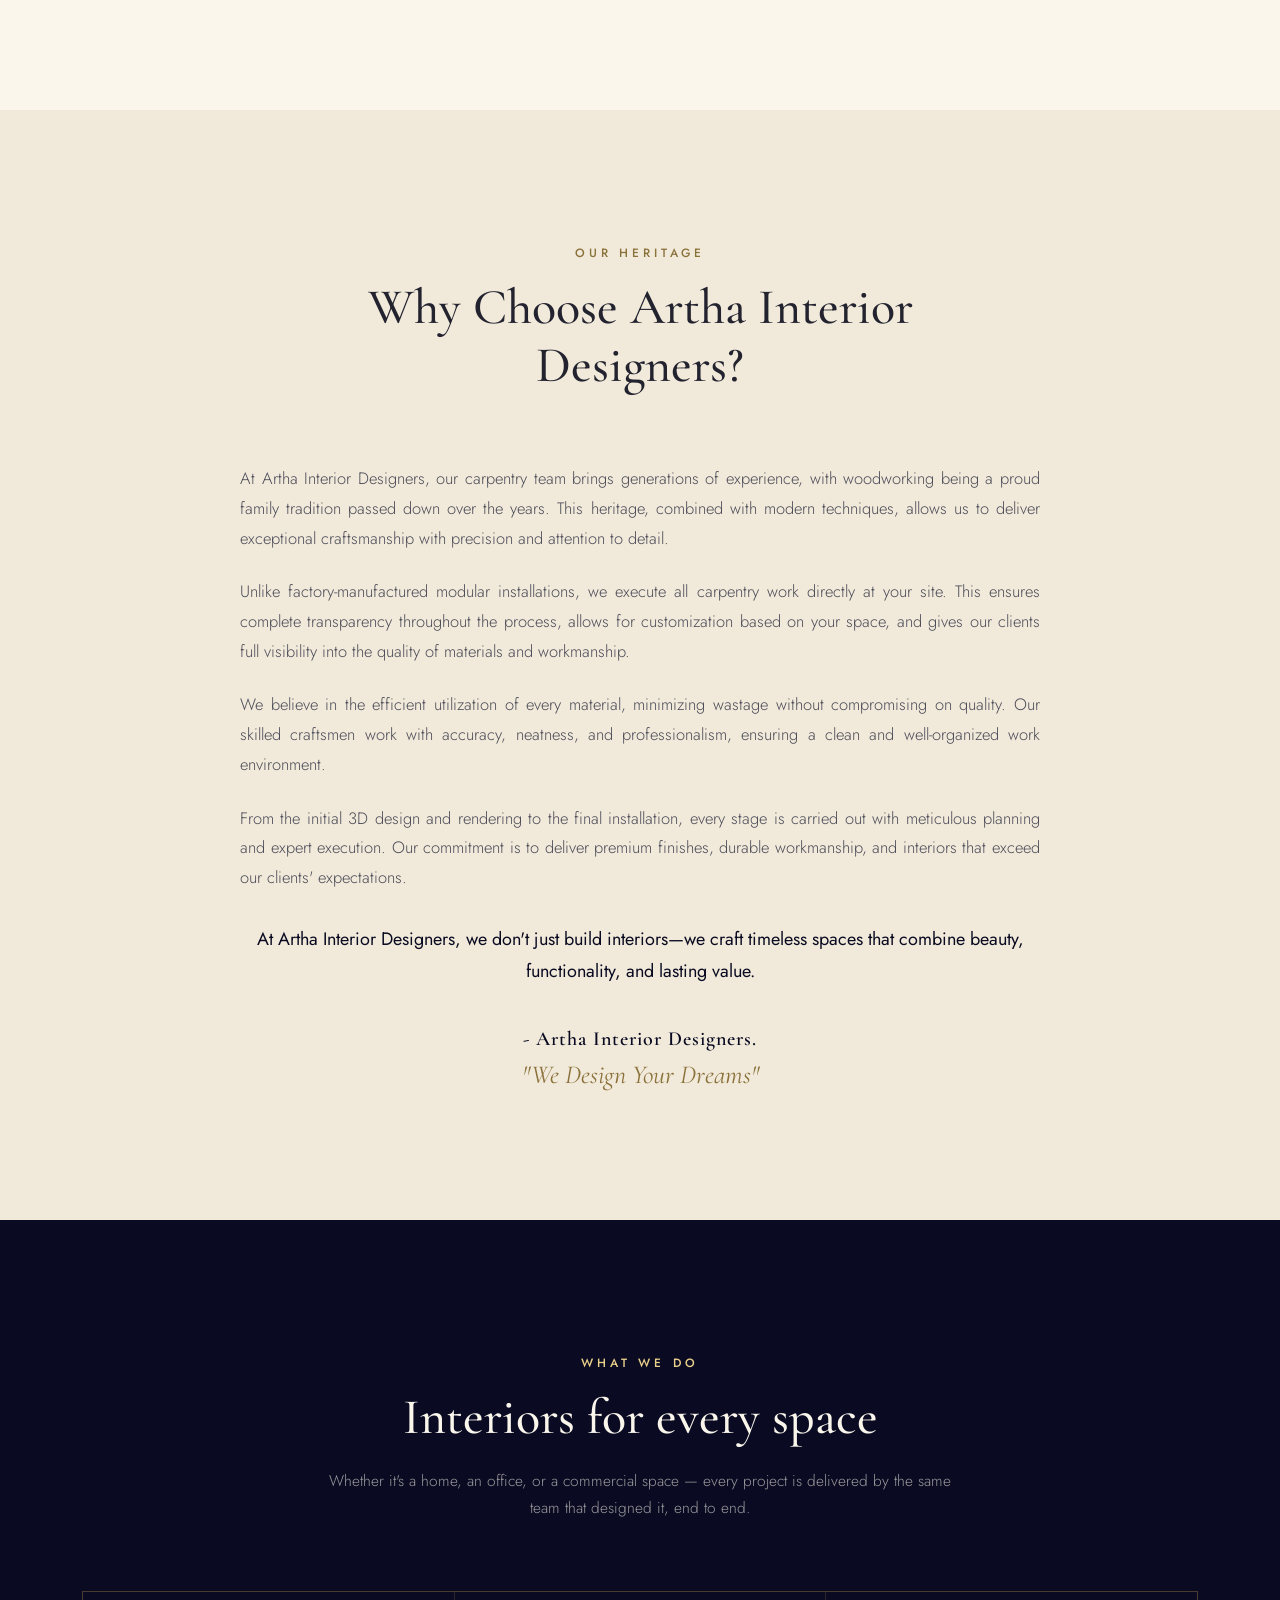
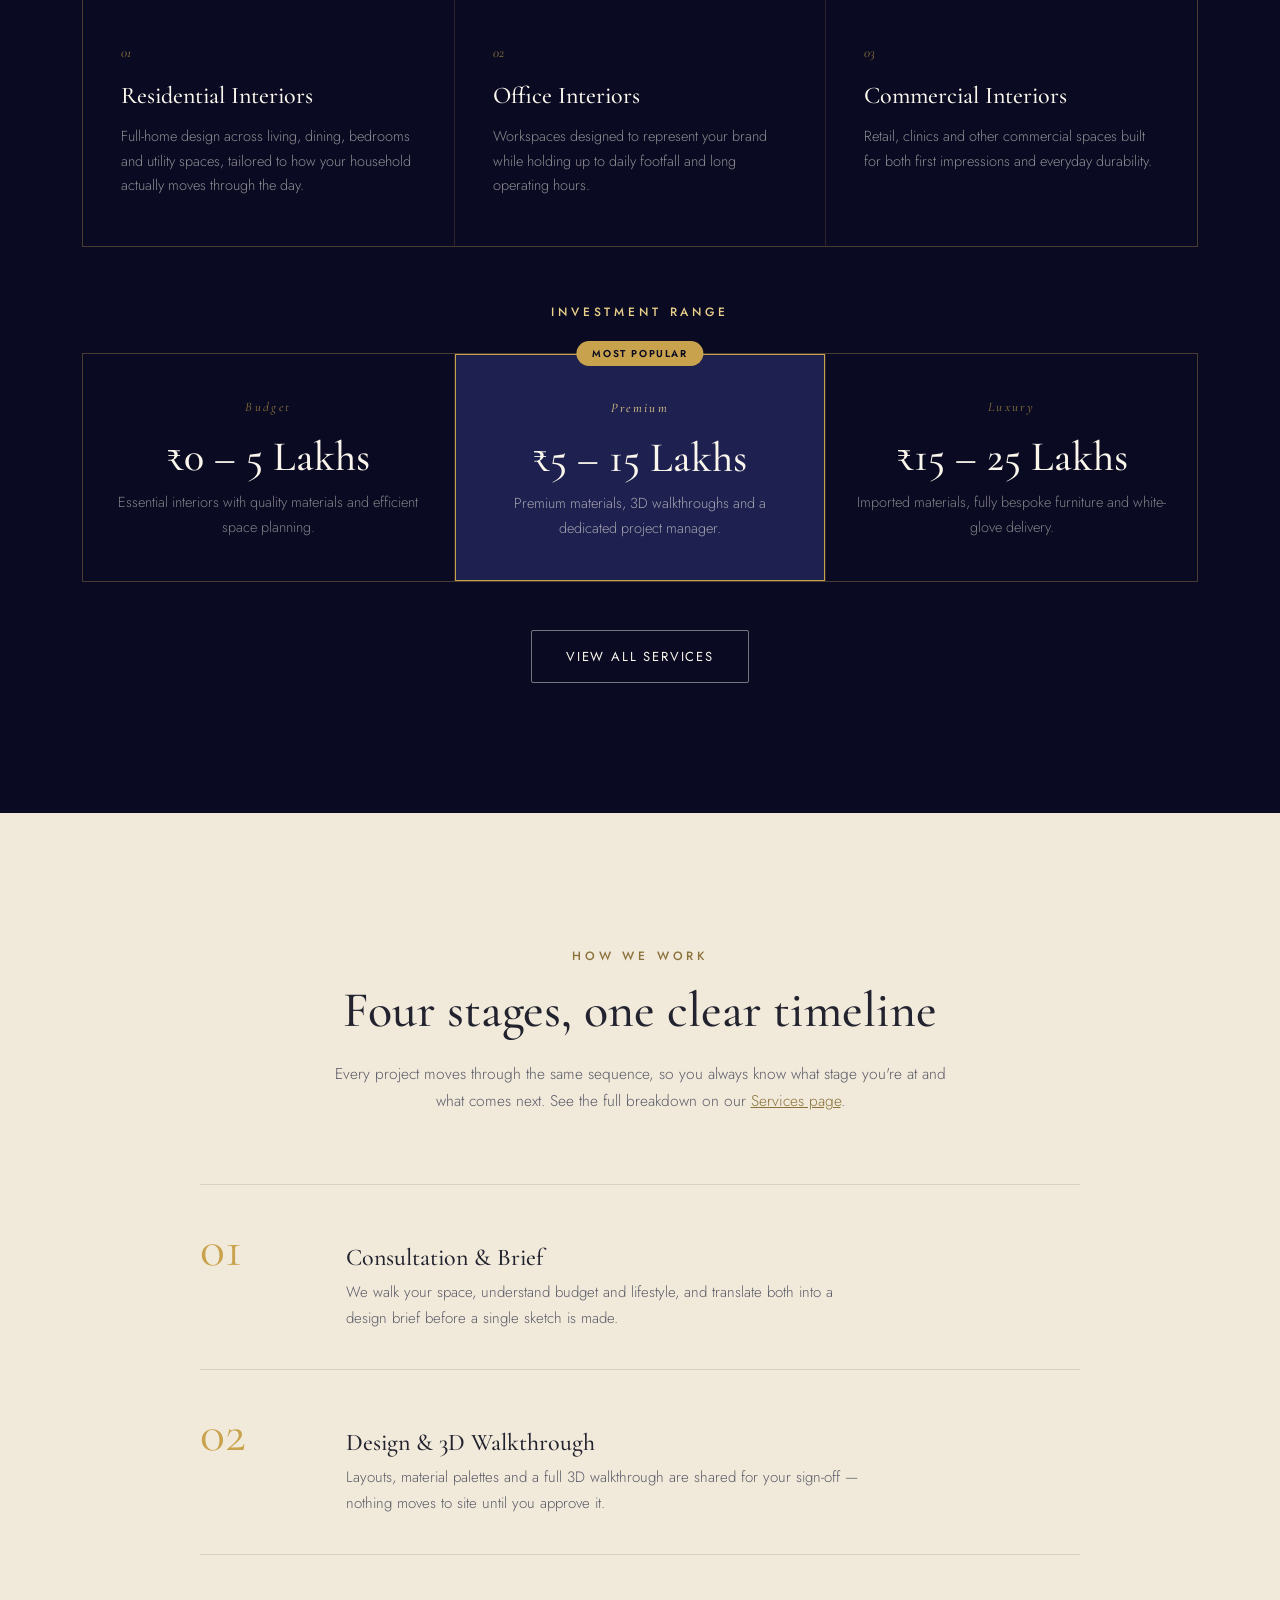
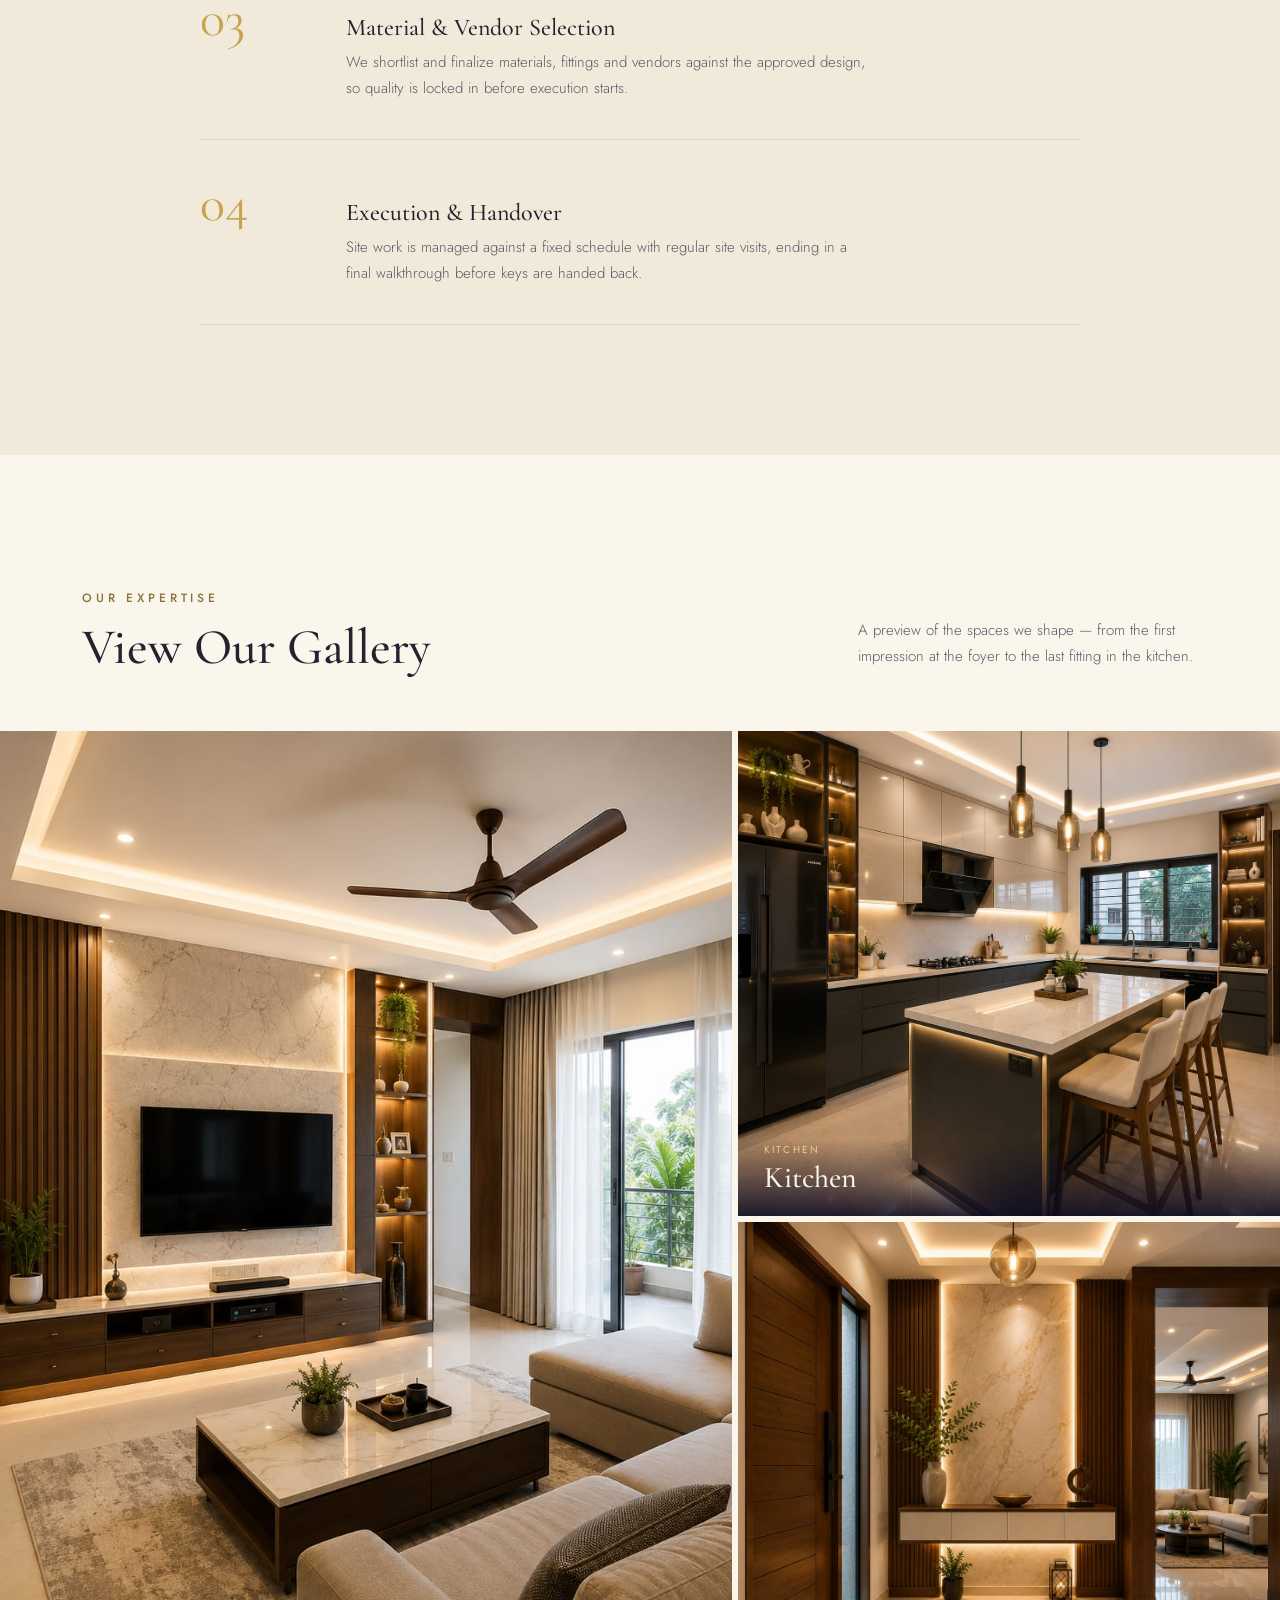
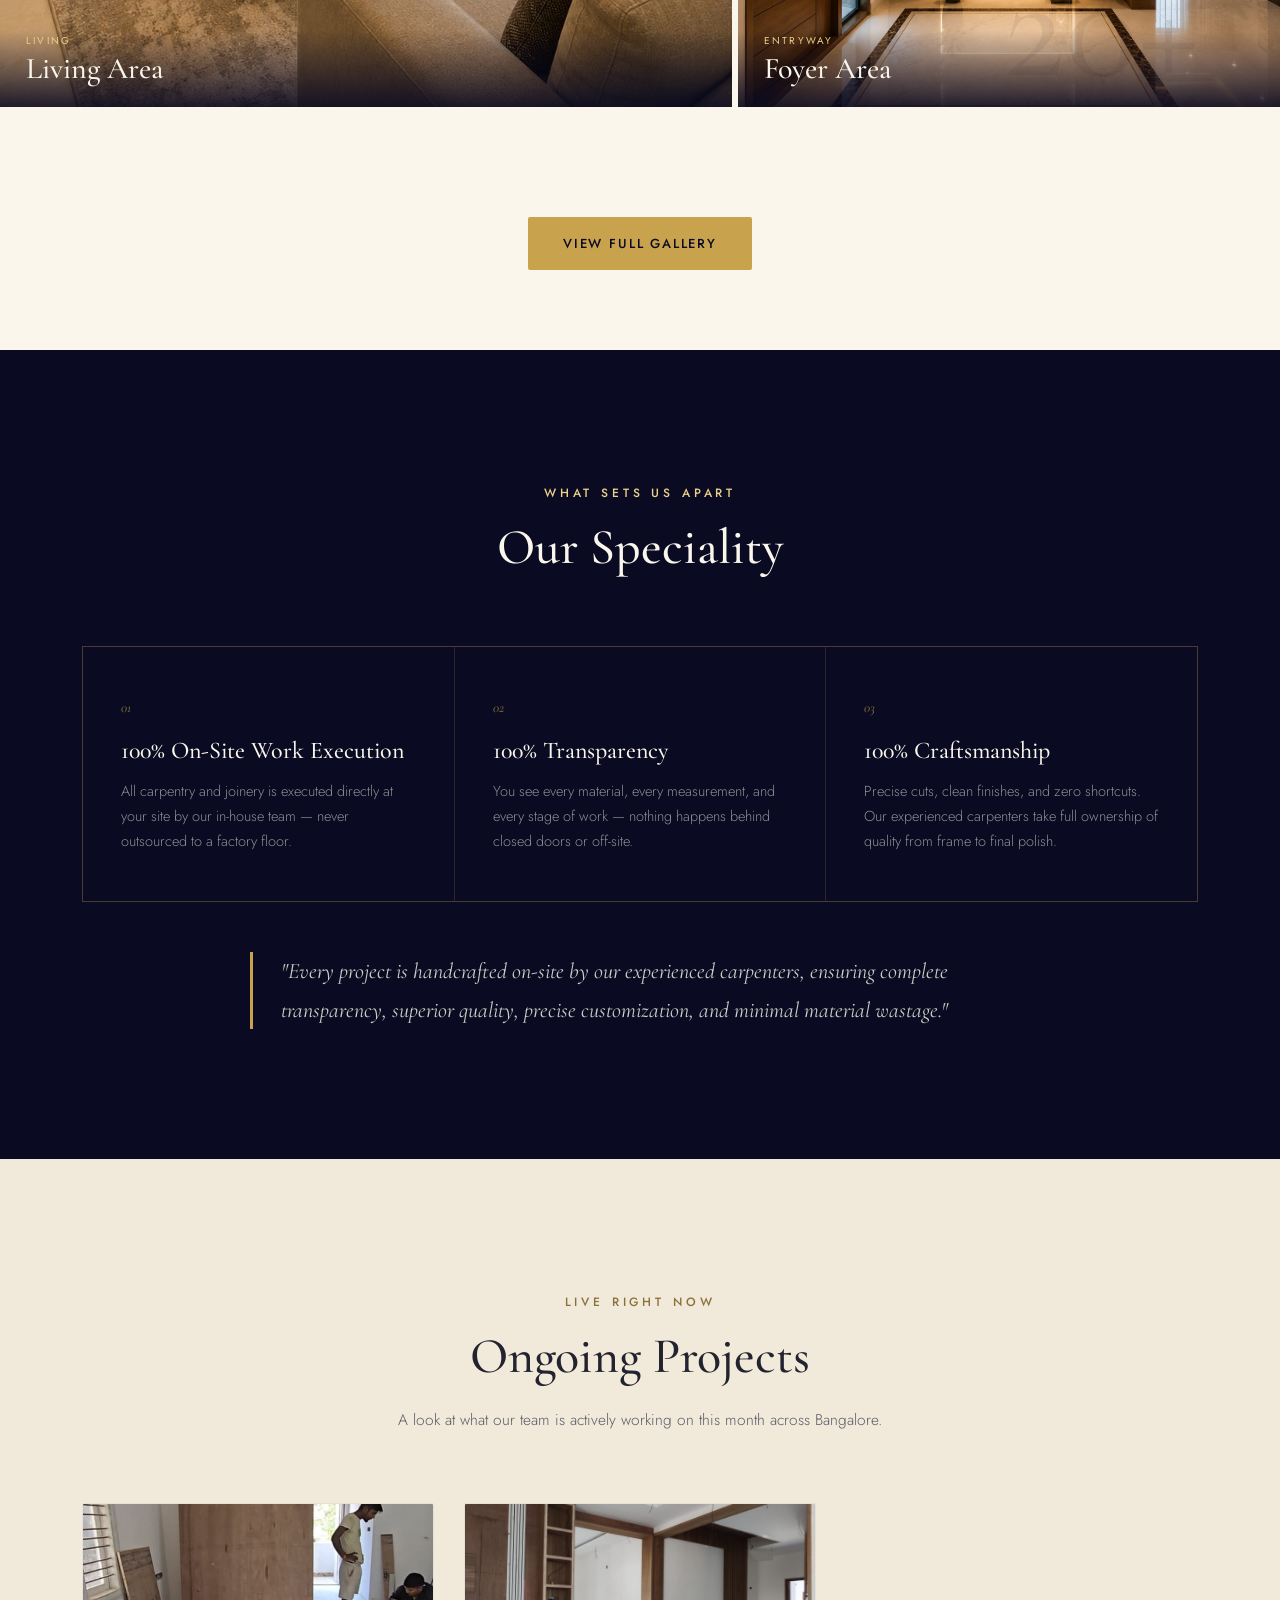
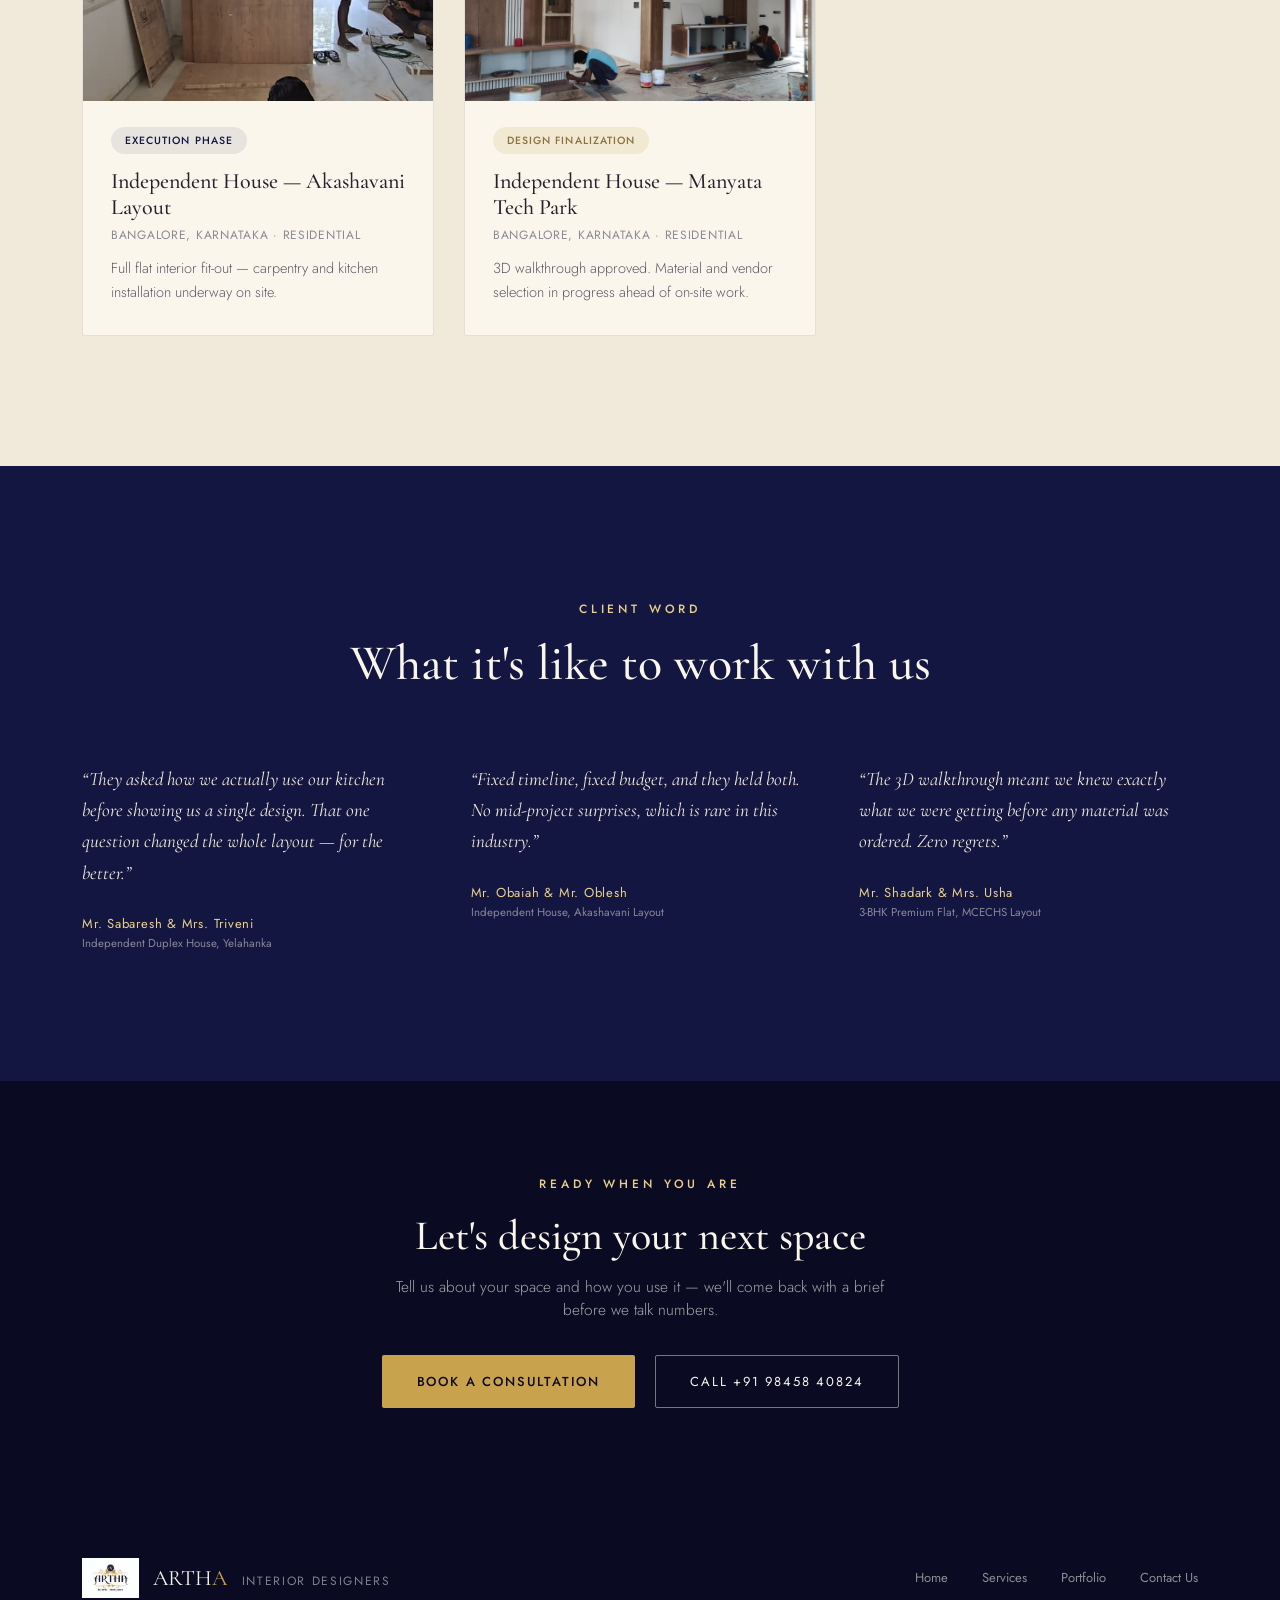
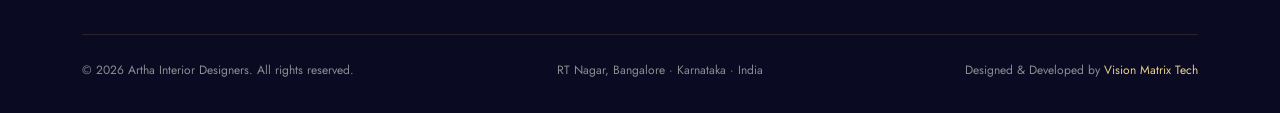
==== commit f5d82da3: "Update index.html" ====
--- a/index.html
+++ b/index.html
@@ -281,18 +281,6 @@
           <h3>Independent House — Manyata Tech Park</h3>
           <span class="project-loc">Bangalore, Karnataka · Residential</span>
           <p>3D walkthrough approved. Material and vendor selection in progress ahead of on-site work.</p>
-        </div>
-      </div>
-
-      <div class="project-card">
-        <div class="project-card-img">
-          <img src="ongoingprojectyelahanka.jpeg" alt="Yelahanka — Ongoing">
-        </div>
-        <div class="project-card-body">
-          <span class="project-status status-finishing">Nearing Handover</span>
-          <h3>Independent Duplex House — Yelahanka</h3>
-          <span class="project-loc">Bangalore, Karnataka · Residential</span>
-          <p>Final finishes and fittings being installed. Client walkthrough scheduled for this month.</p>
         </div>
       </div>
 
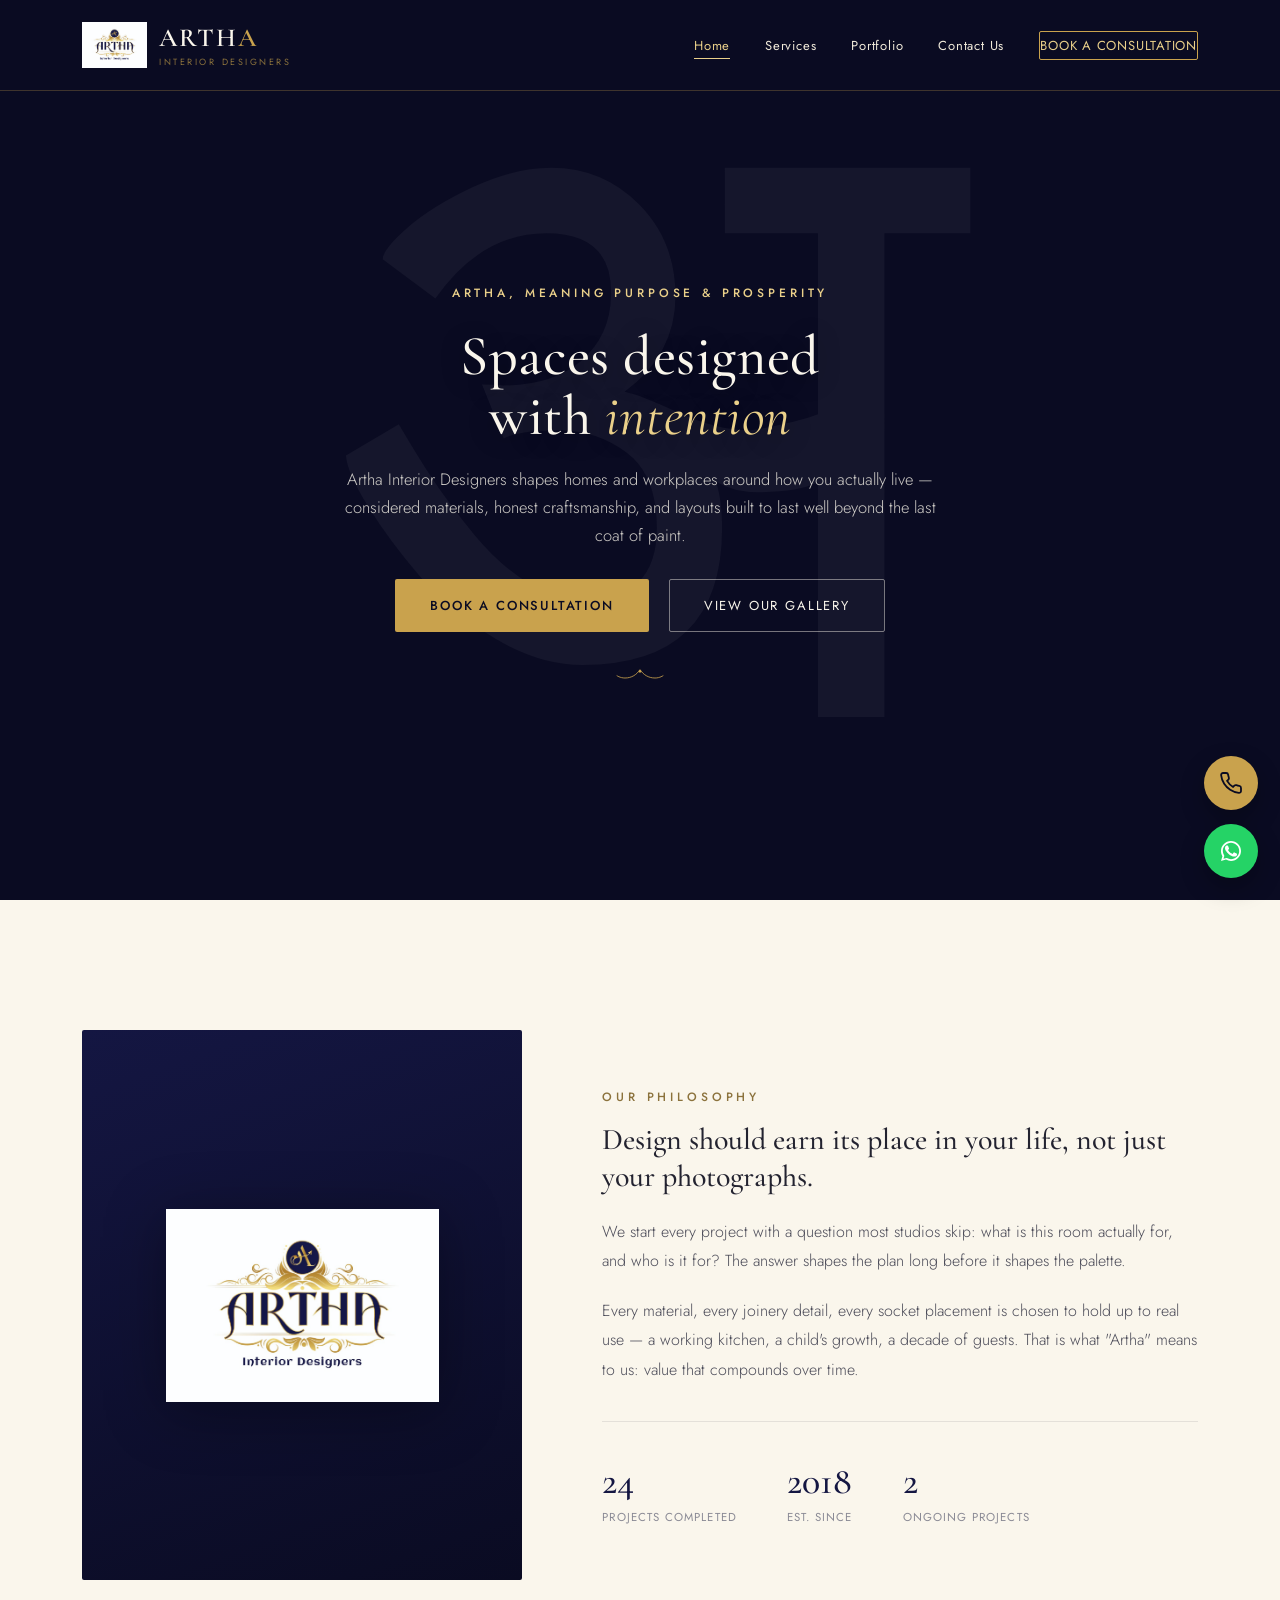
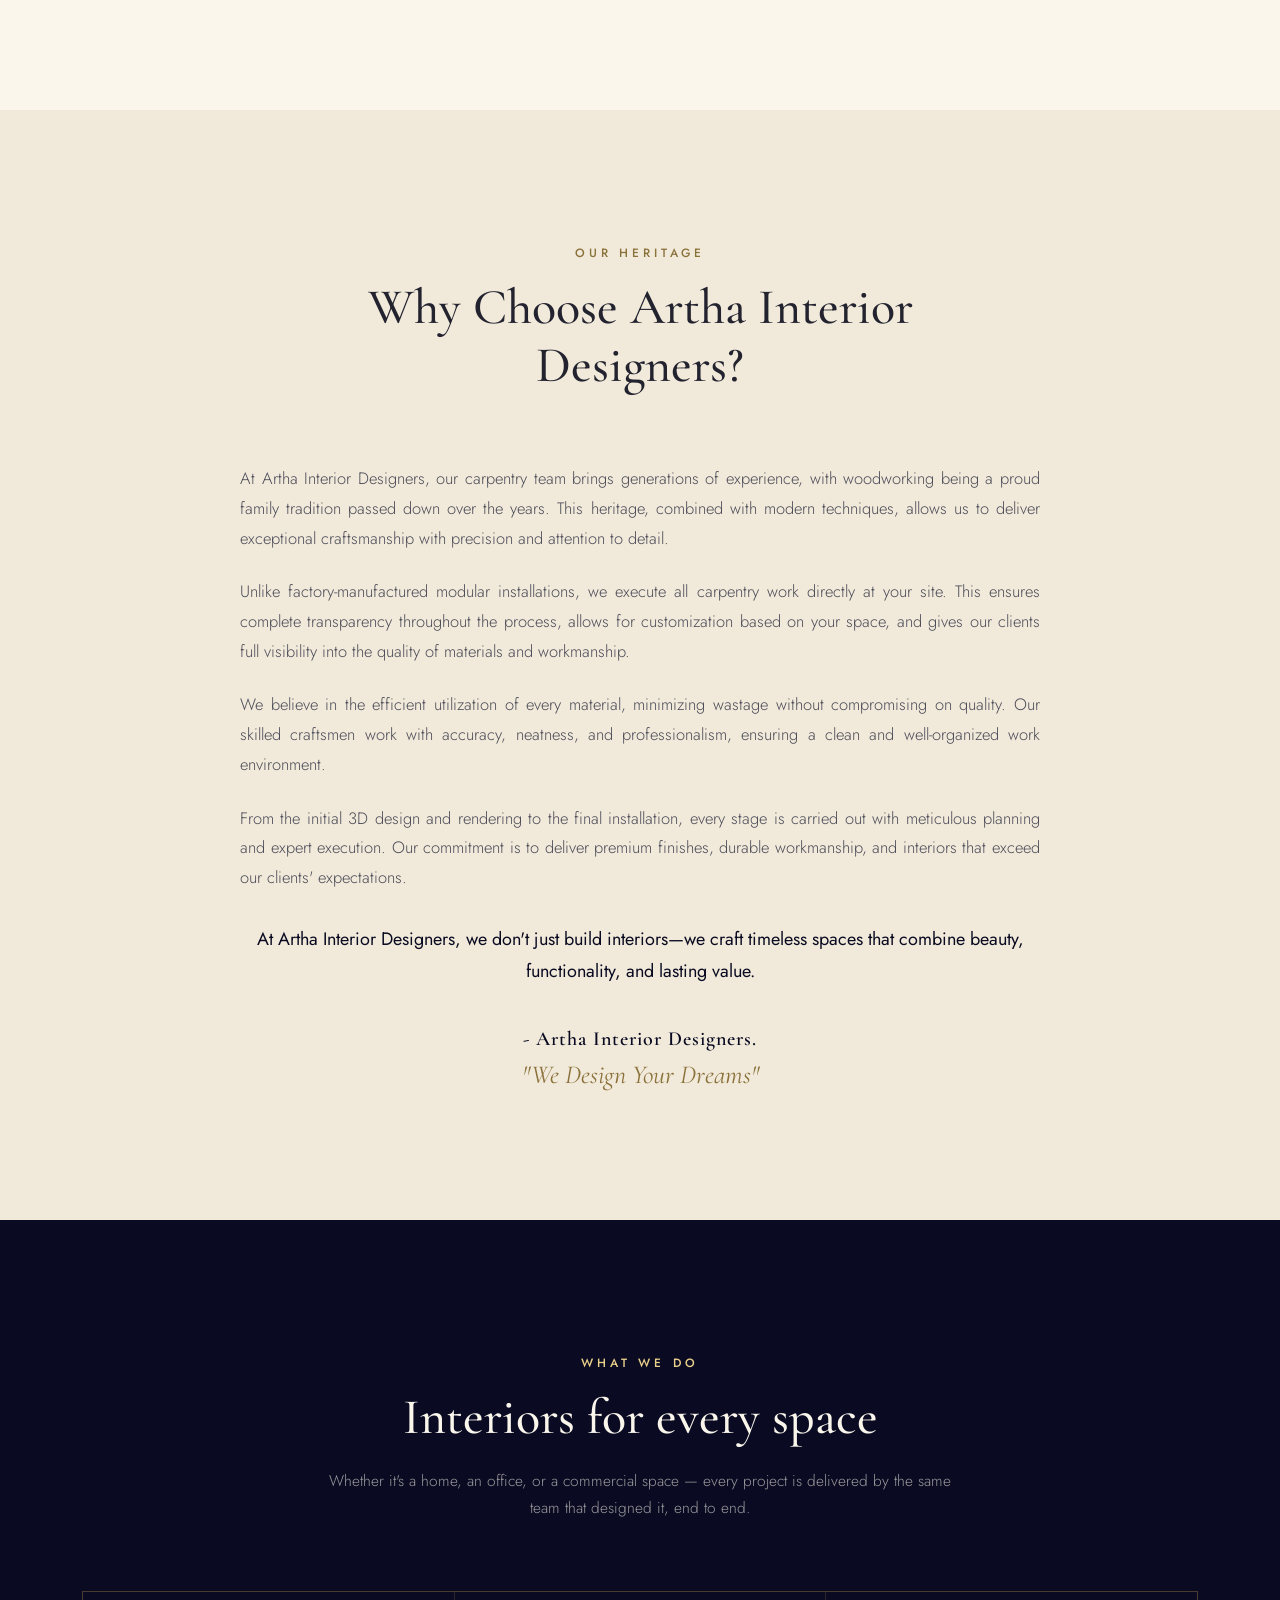
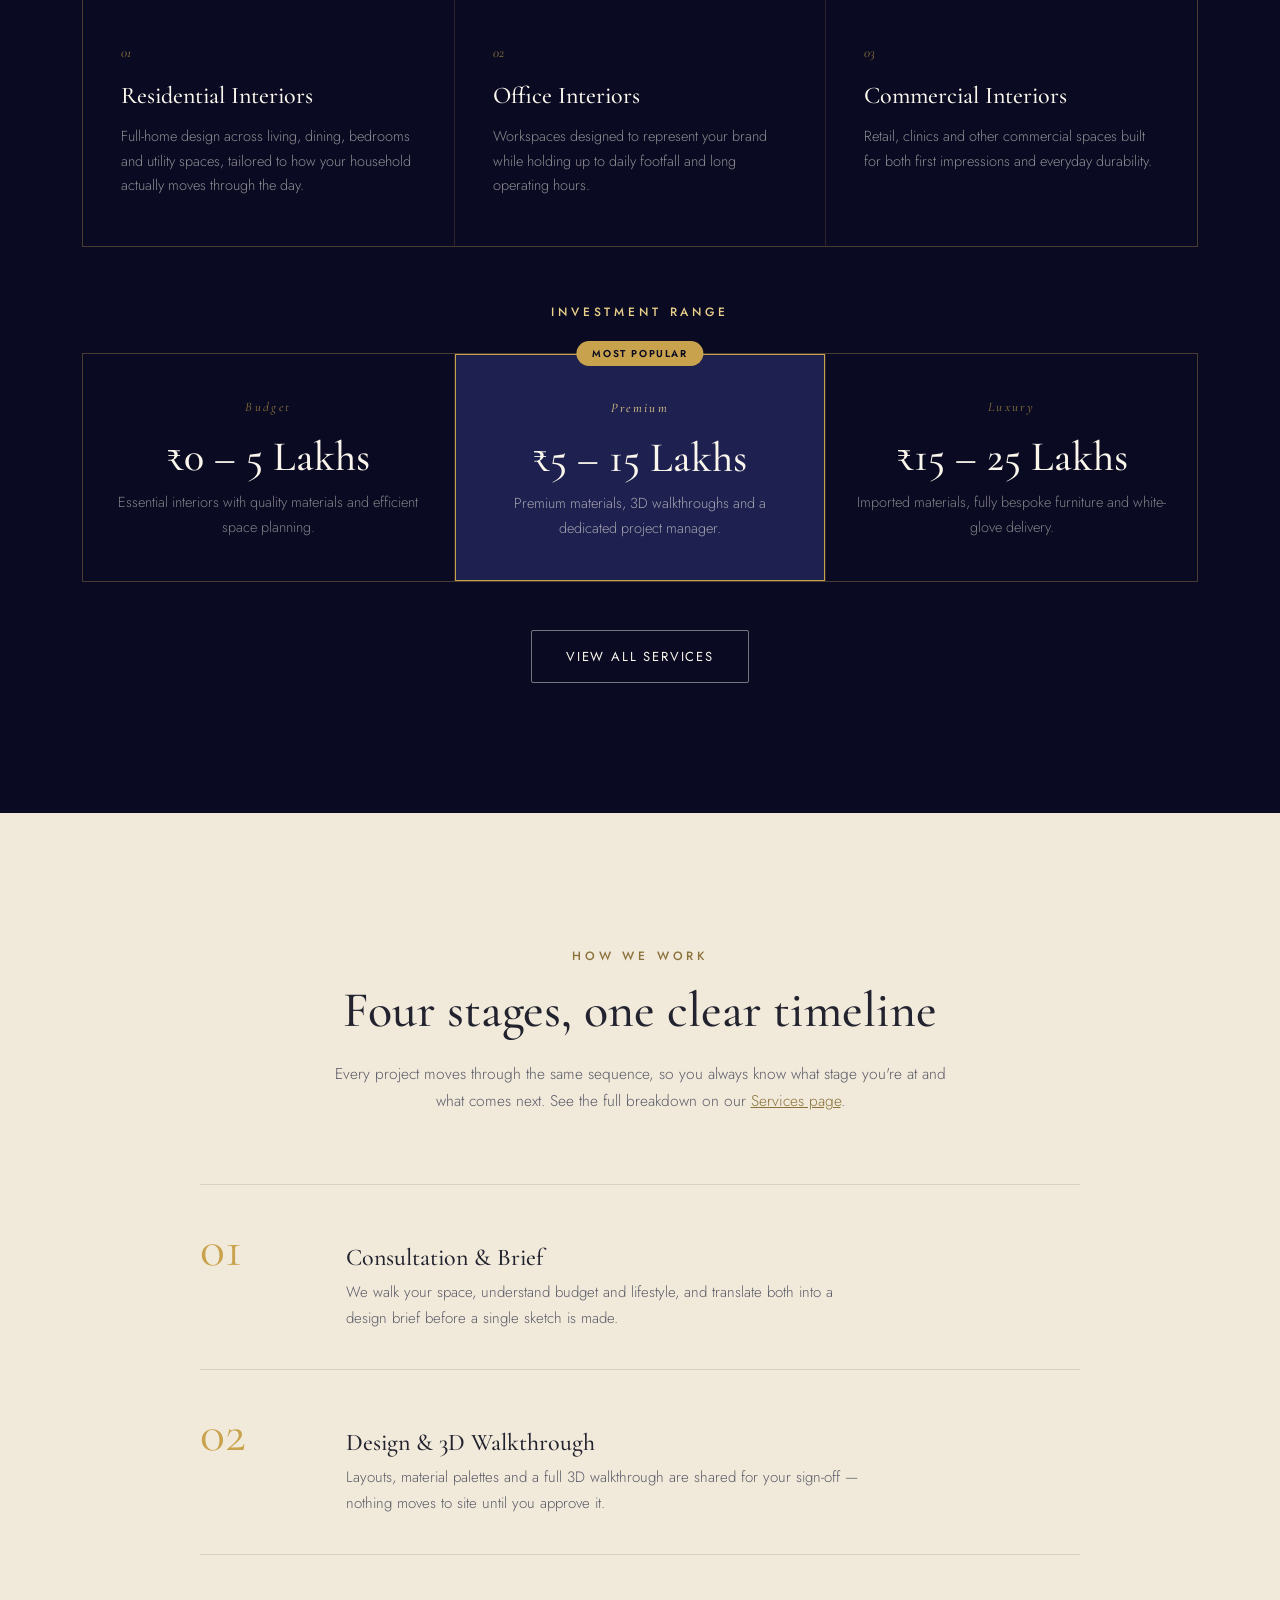
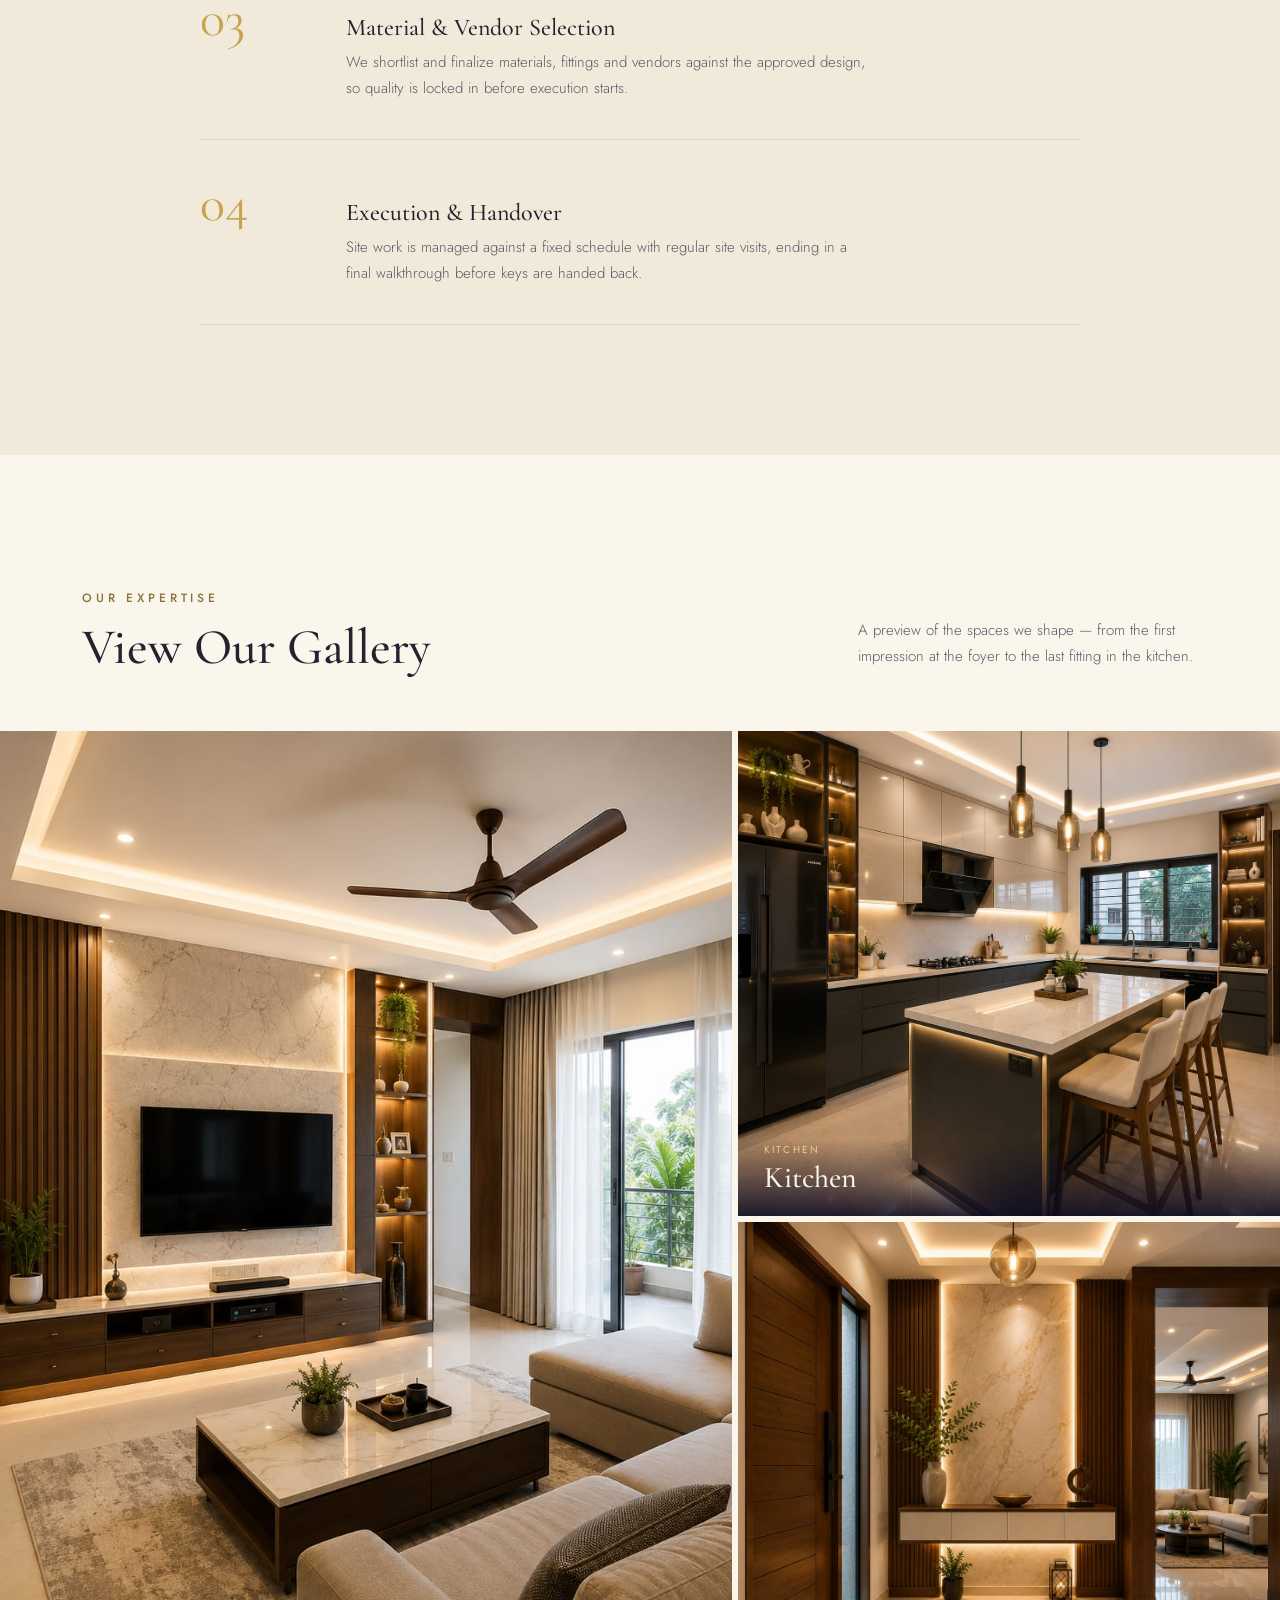
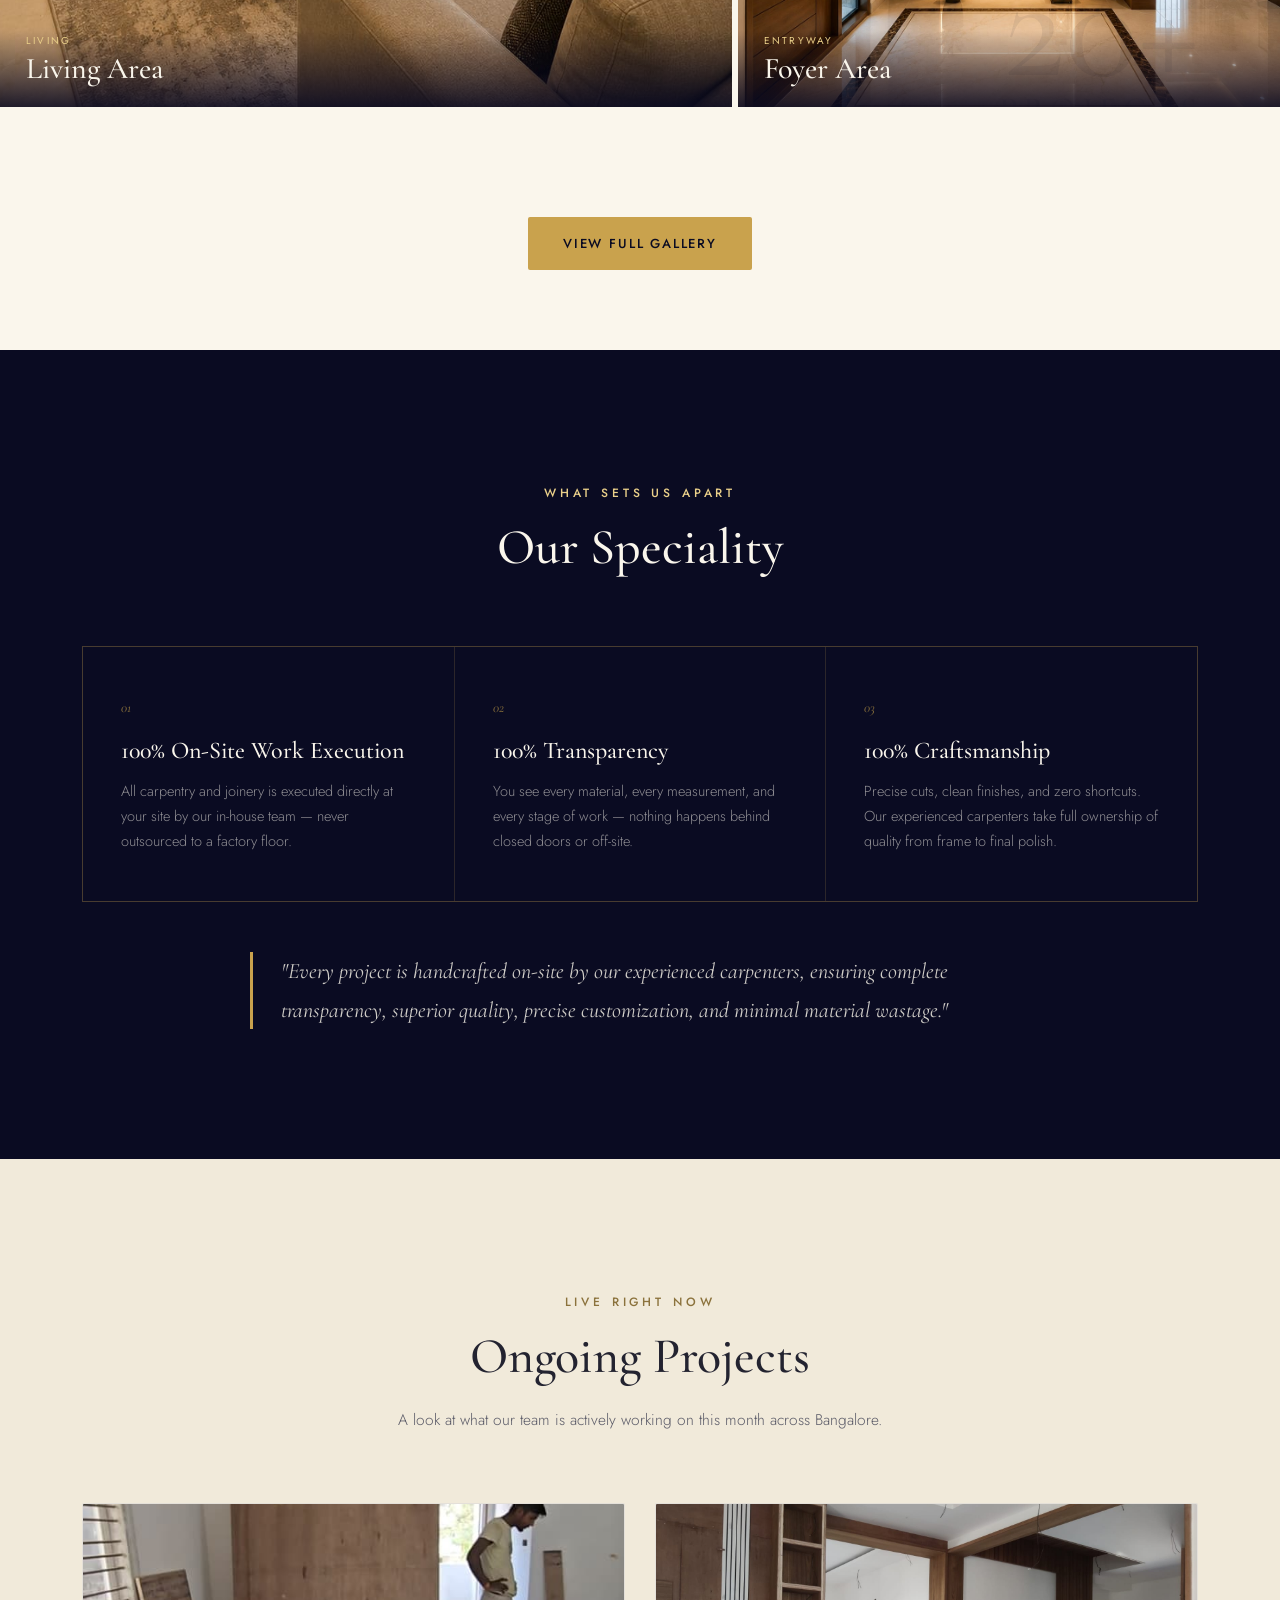
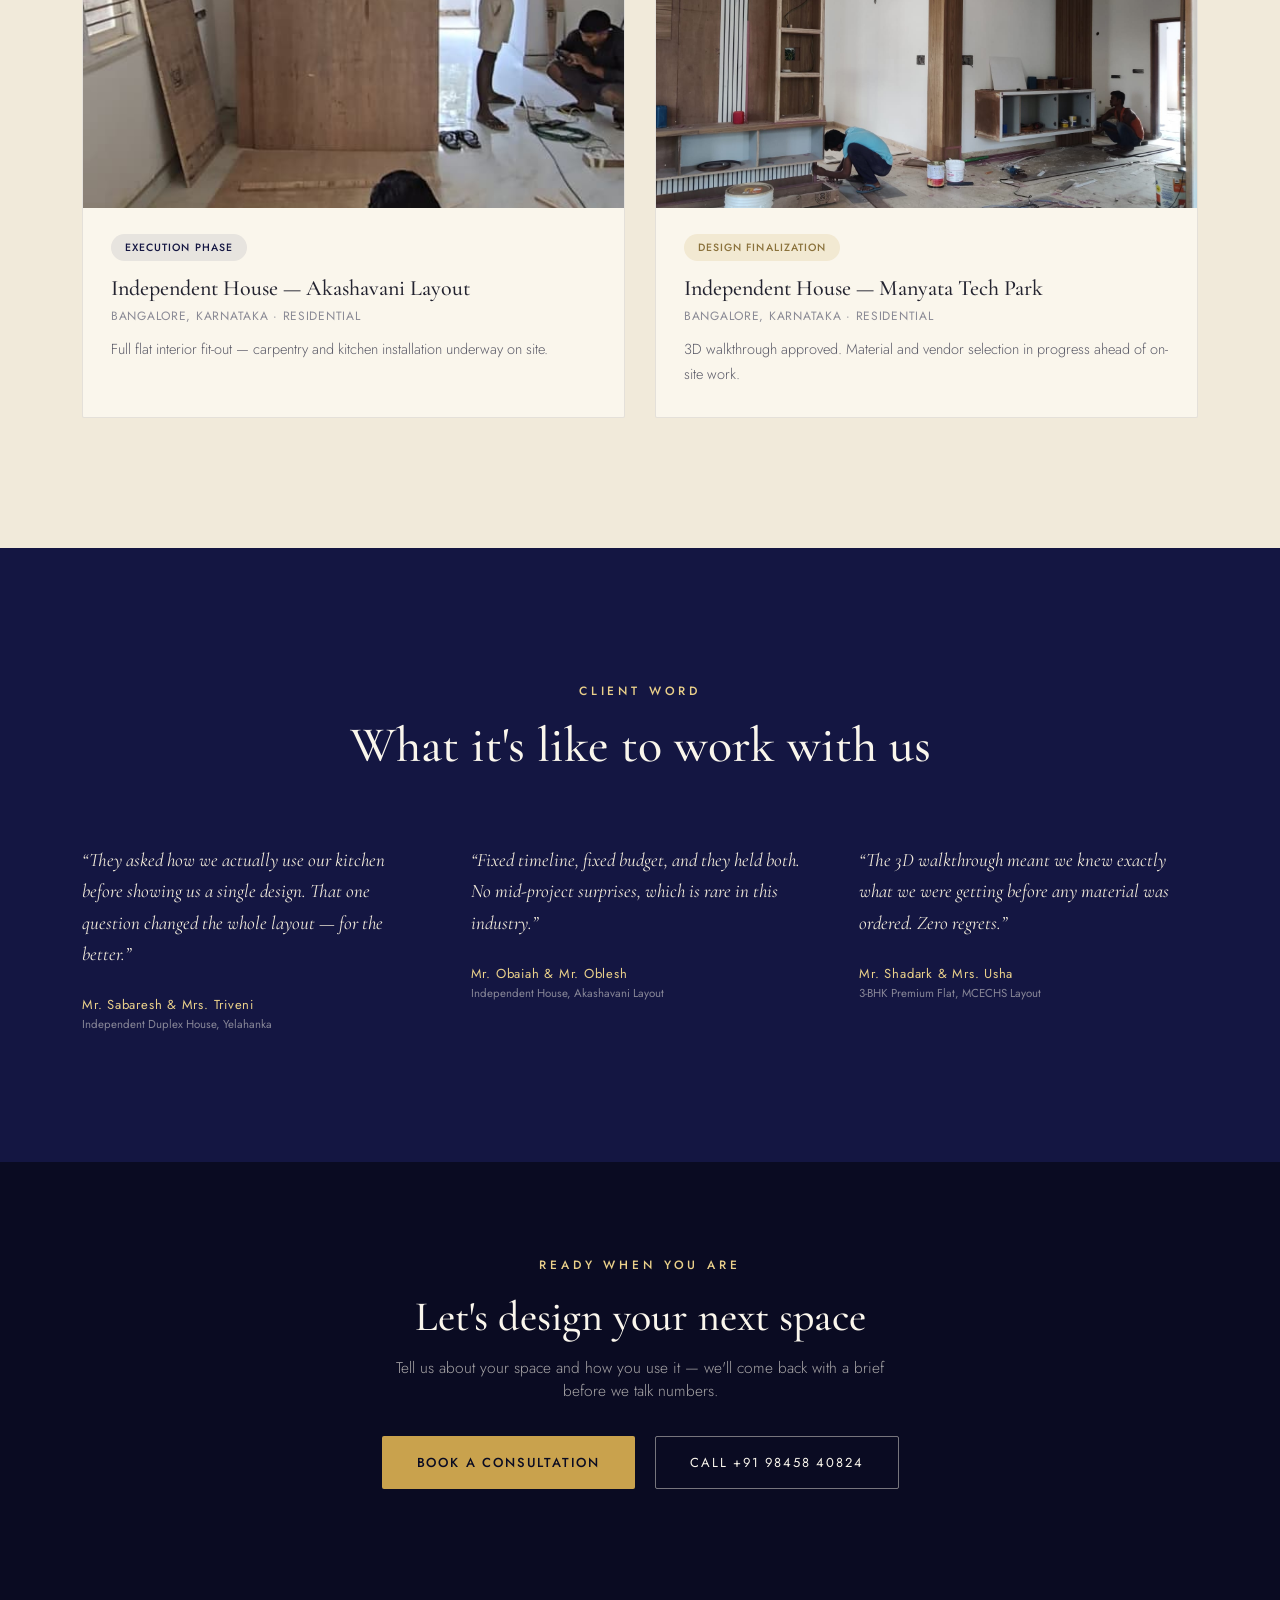
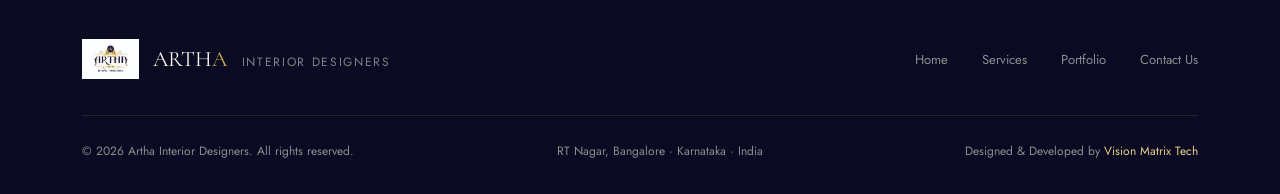
==== commit d125628f: "Update index.html" ====
--- a/index.html
+++ b/index.html
@@ -60,6 +60,7 @@
       <img src="arthawhitelogo.png" alt="Artha Interior Designers emblem" class="about-logo">
     </div>
     <div class="about-copy reveal">
+      
       <span class="eyebrow">Our Philosophy</span>
       <h3>Design should earn its place in your life, not just your photographs.</h3>
       <p>We start every project with a question most studios skip: what is this room actually for, and who is it for? The answer shapes the plan long before it shapes the palette.</p>
@@ -250,7 +251,7 @@
   </div>
 </section>
 
-<!-- ===== ONGOING PROJECTS ===== -->
+<!-- ===== ON SITE WORKING IMAGES ===== -->
 <section class="ongoing-projects" id="ongoing-projects">
   <div class="wrap">
     <div class="section-head reveal">
--- a/style.css
+++ b/style.css
@@ -216,7 +216,7 @@
 
 /* ---------- Ongoing Projects (home page text cards) ---------- */
 .ongoing-projects{background:var(--ivory-dim);}
-.projects-grid{display:grid;grid-template-columns:repeat(3,1fr);gap:30px;}
+.projects-grid{display:grid;grid-template-columns:repeat(2,1fr);gap:30px;}
 
 /* ---------- Project image cards (Portfolio page + updated index cards) ---------- */
 .project-card{
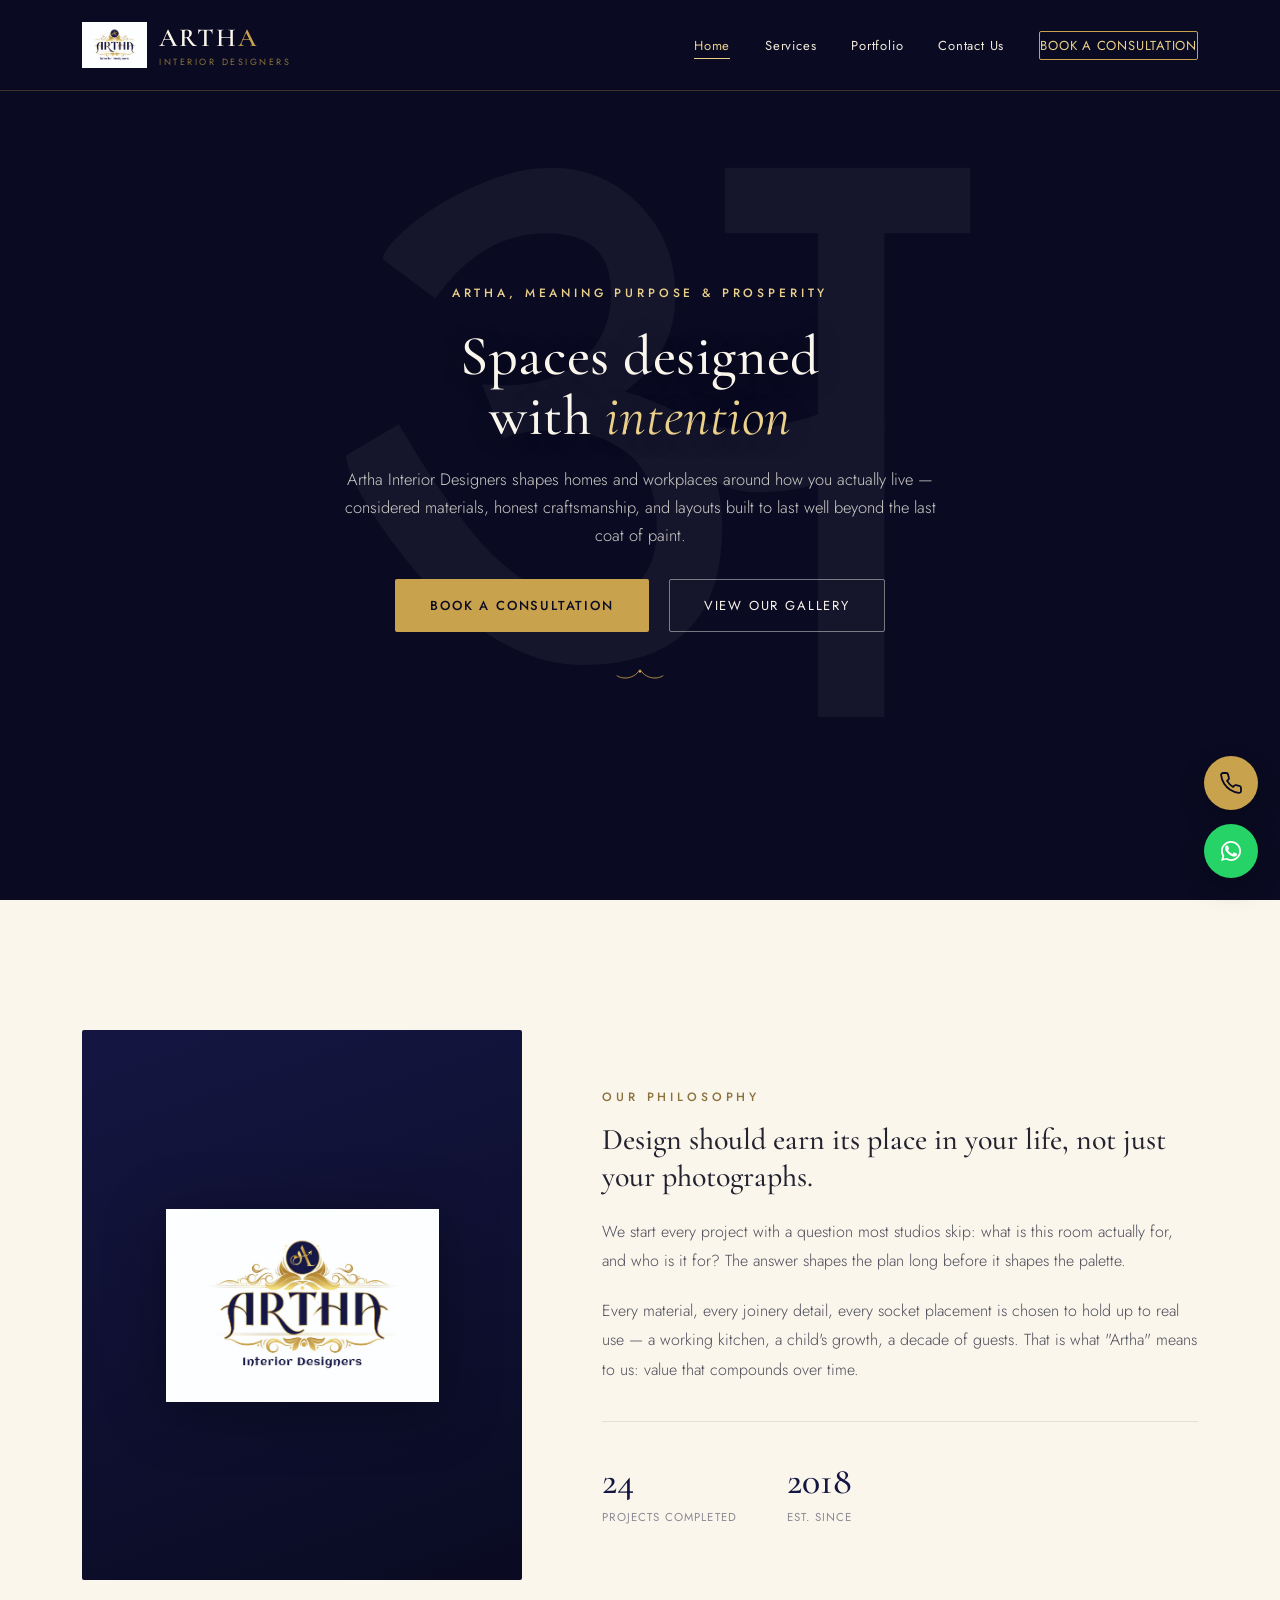
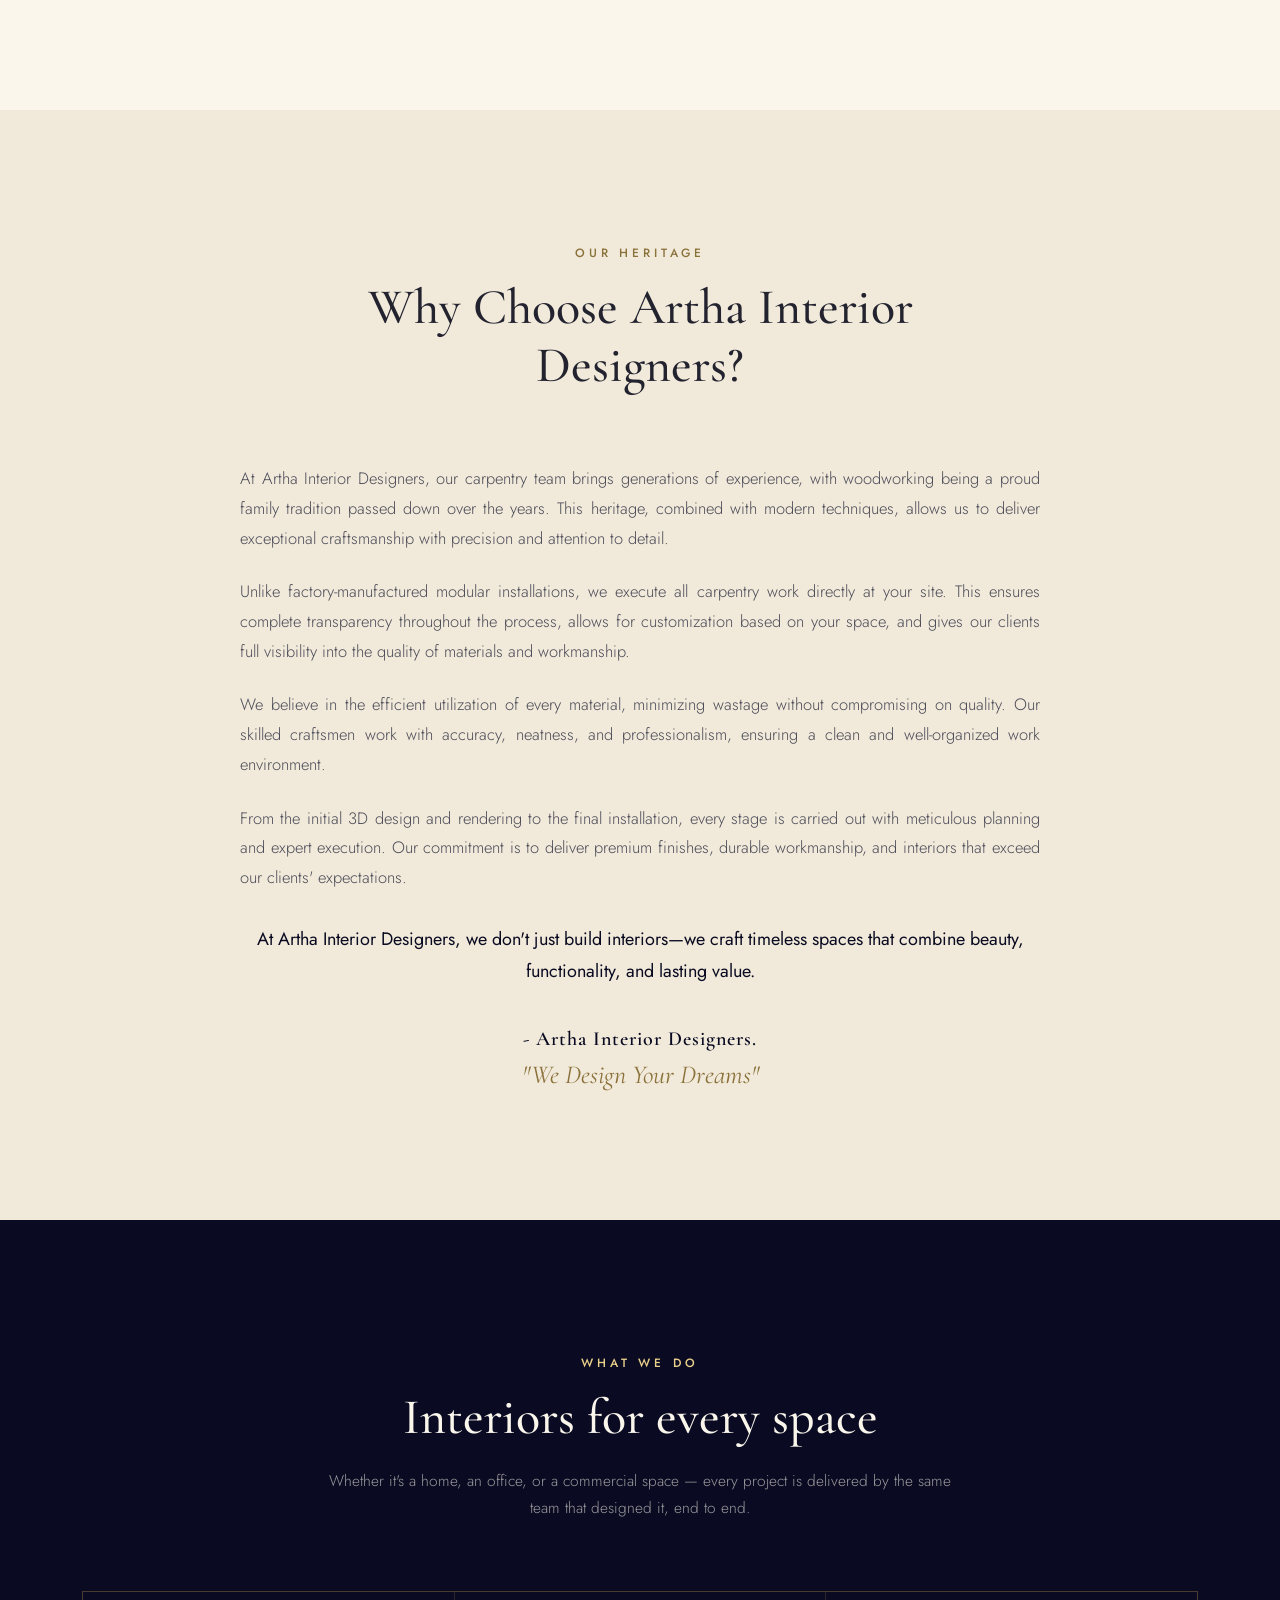
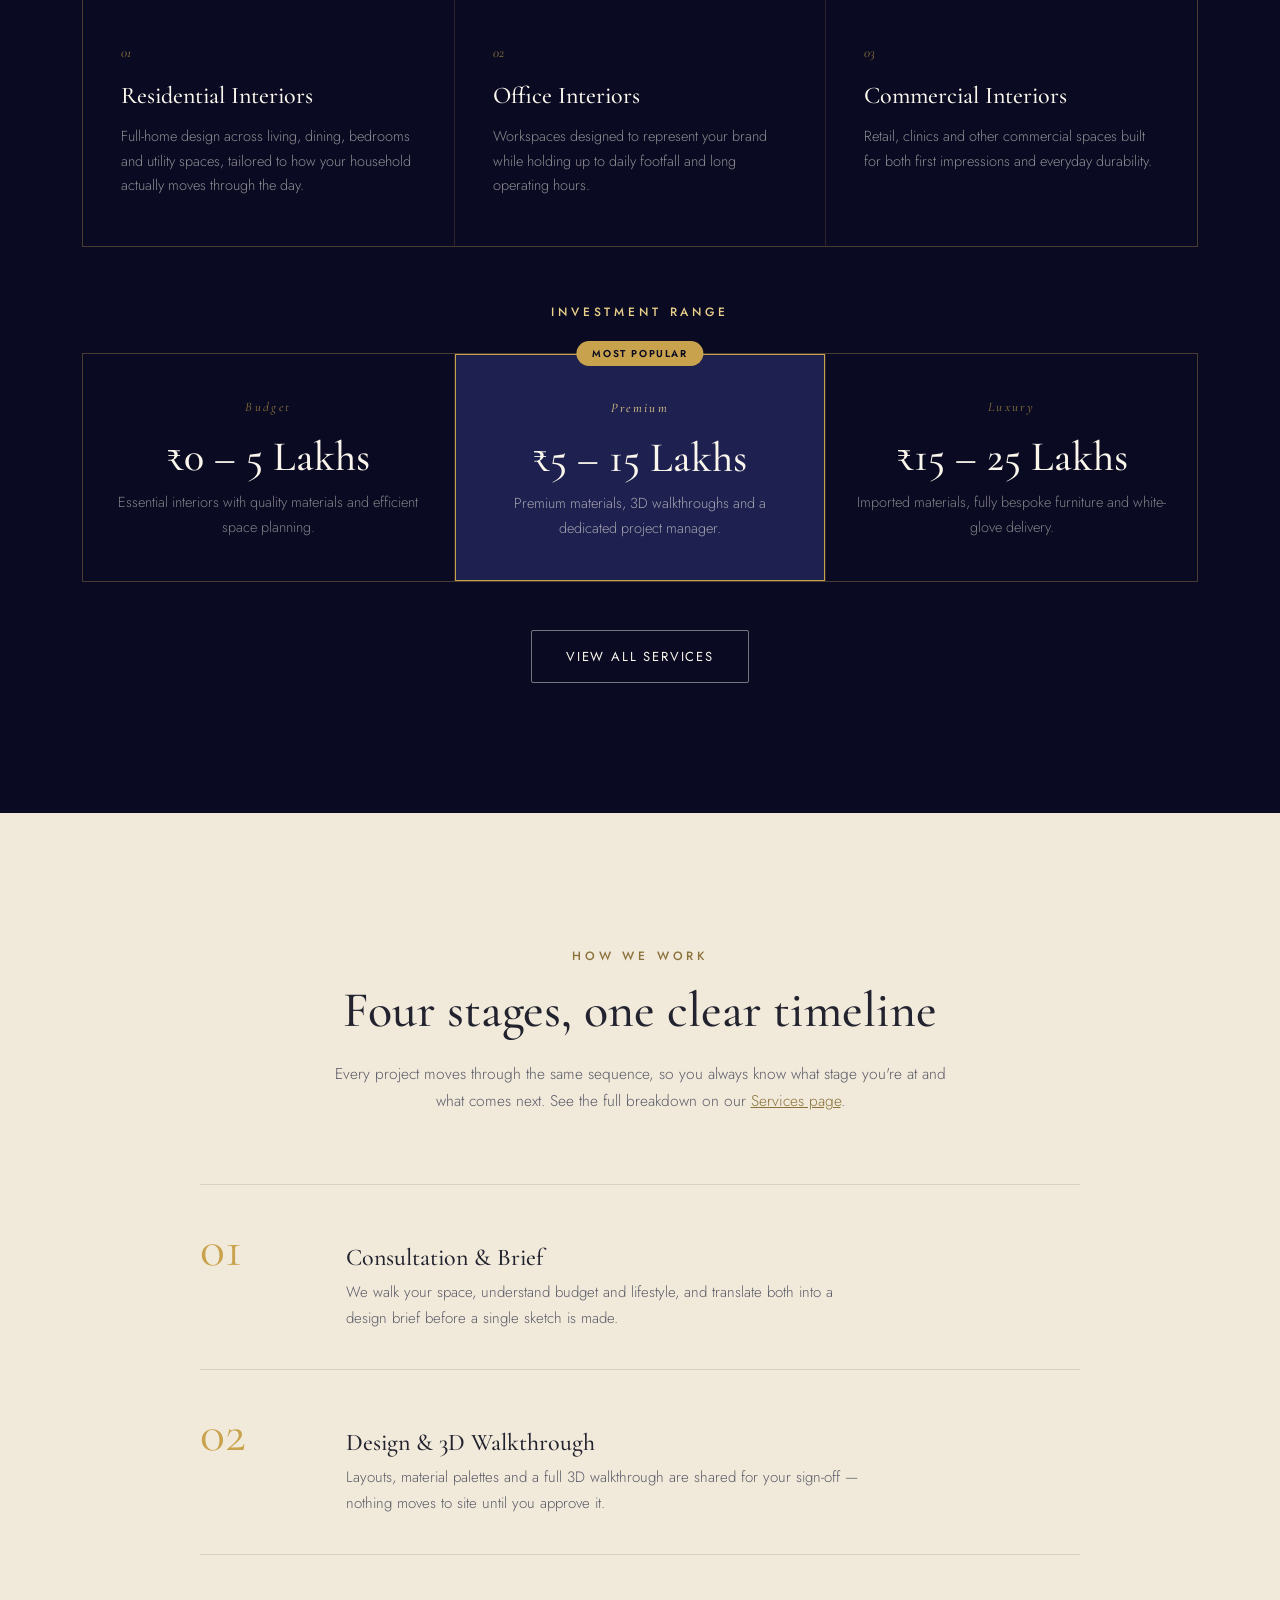
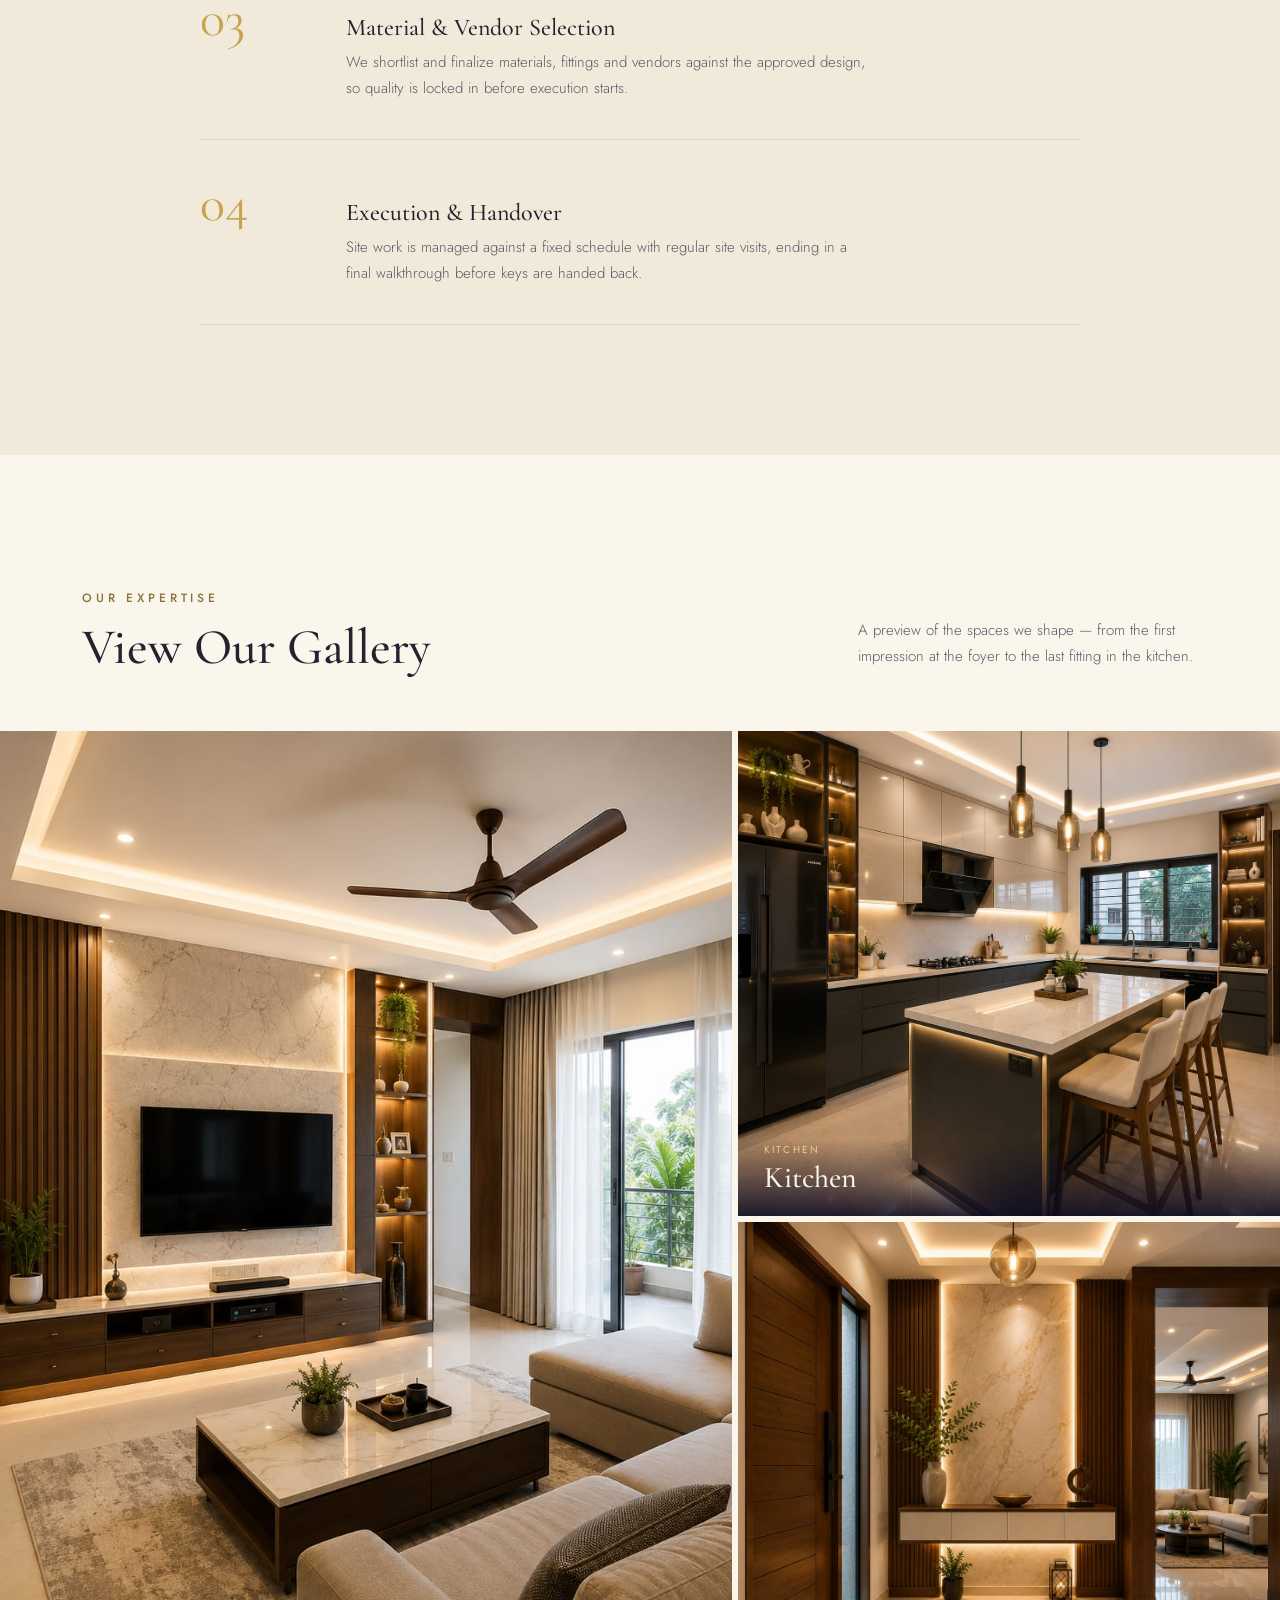
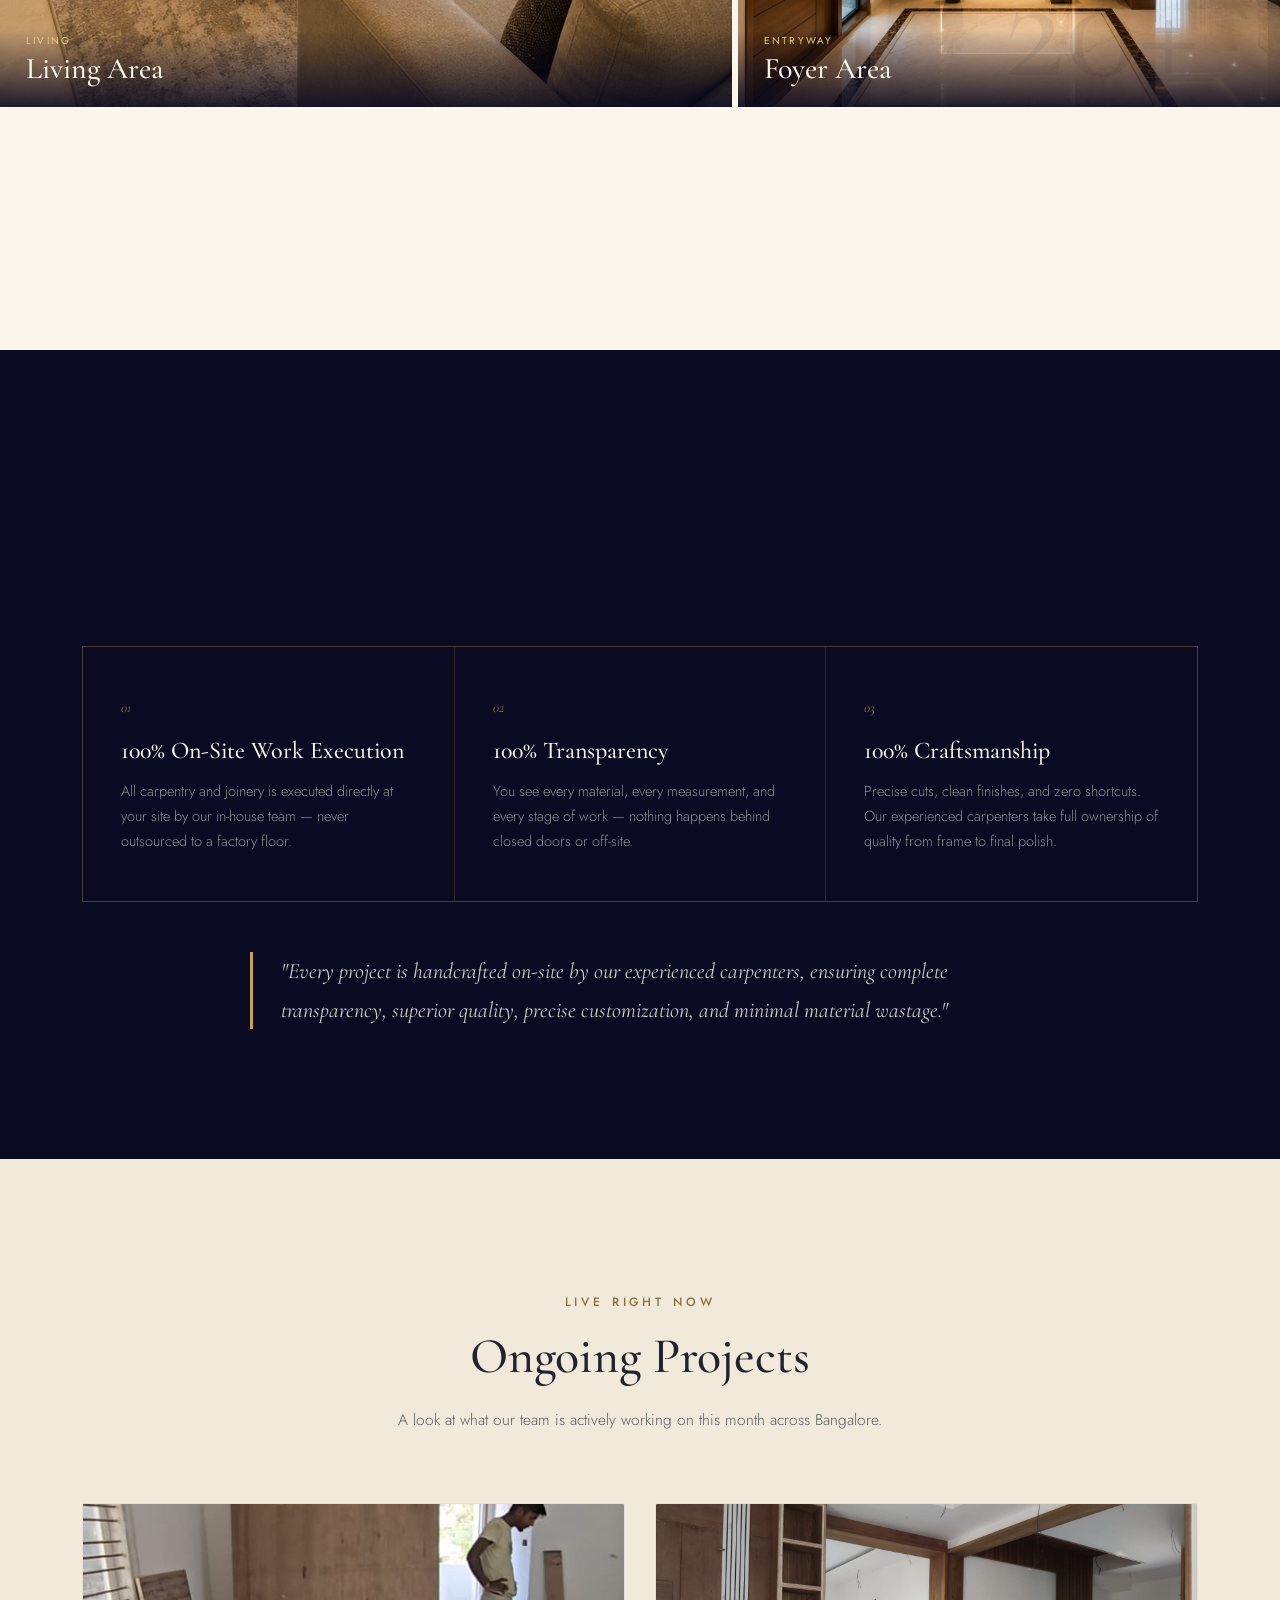
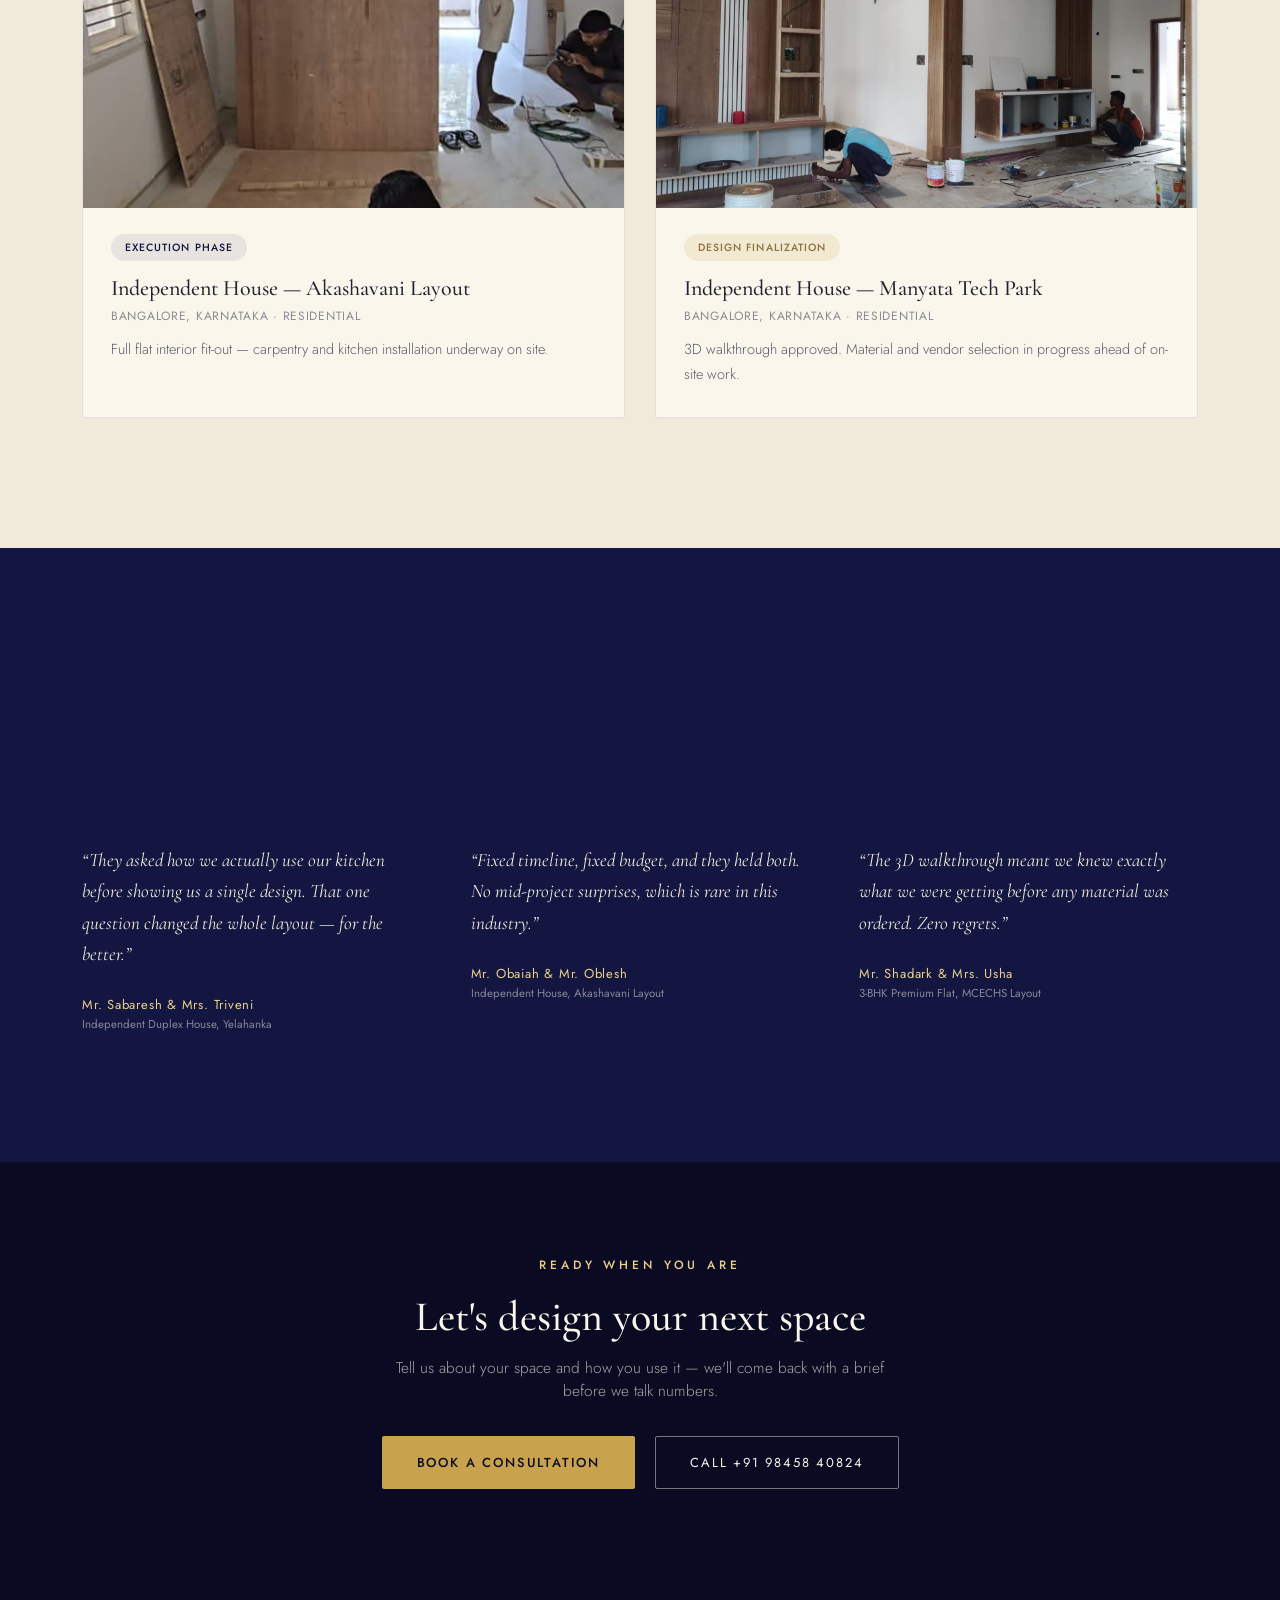
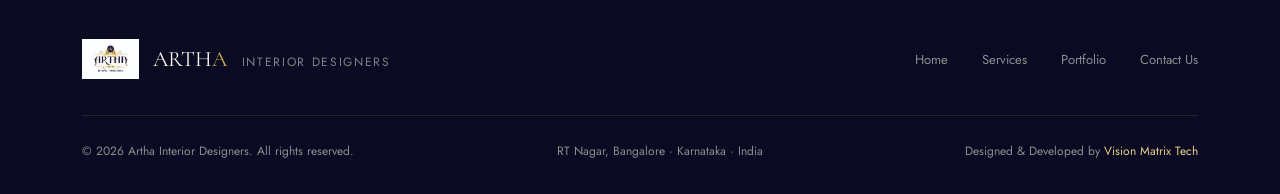
==== commit 5c1c73b8: "Update index.html" ====
--- a/index.html
+++ b/index.html
@@ -68,7 +68,6 @@
       <div class="about-stats">
         <div class="stat"><h4>24</h4><span>Projects Completed</span></div>
         <div class="stat"><h4>2018</h4><span>Est. Since</span></div>
-        <div class="stat"><h4>2</h4><span>Ongoing Projects</span></div>
       </div>
     </div>
   </div>
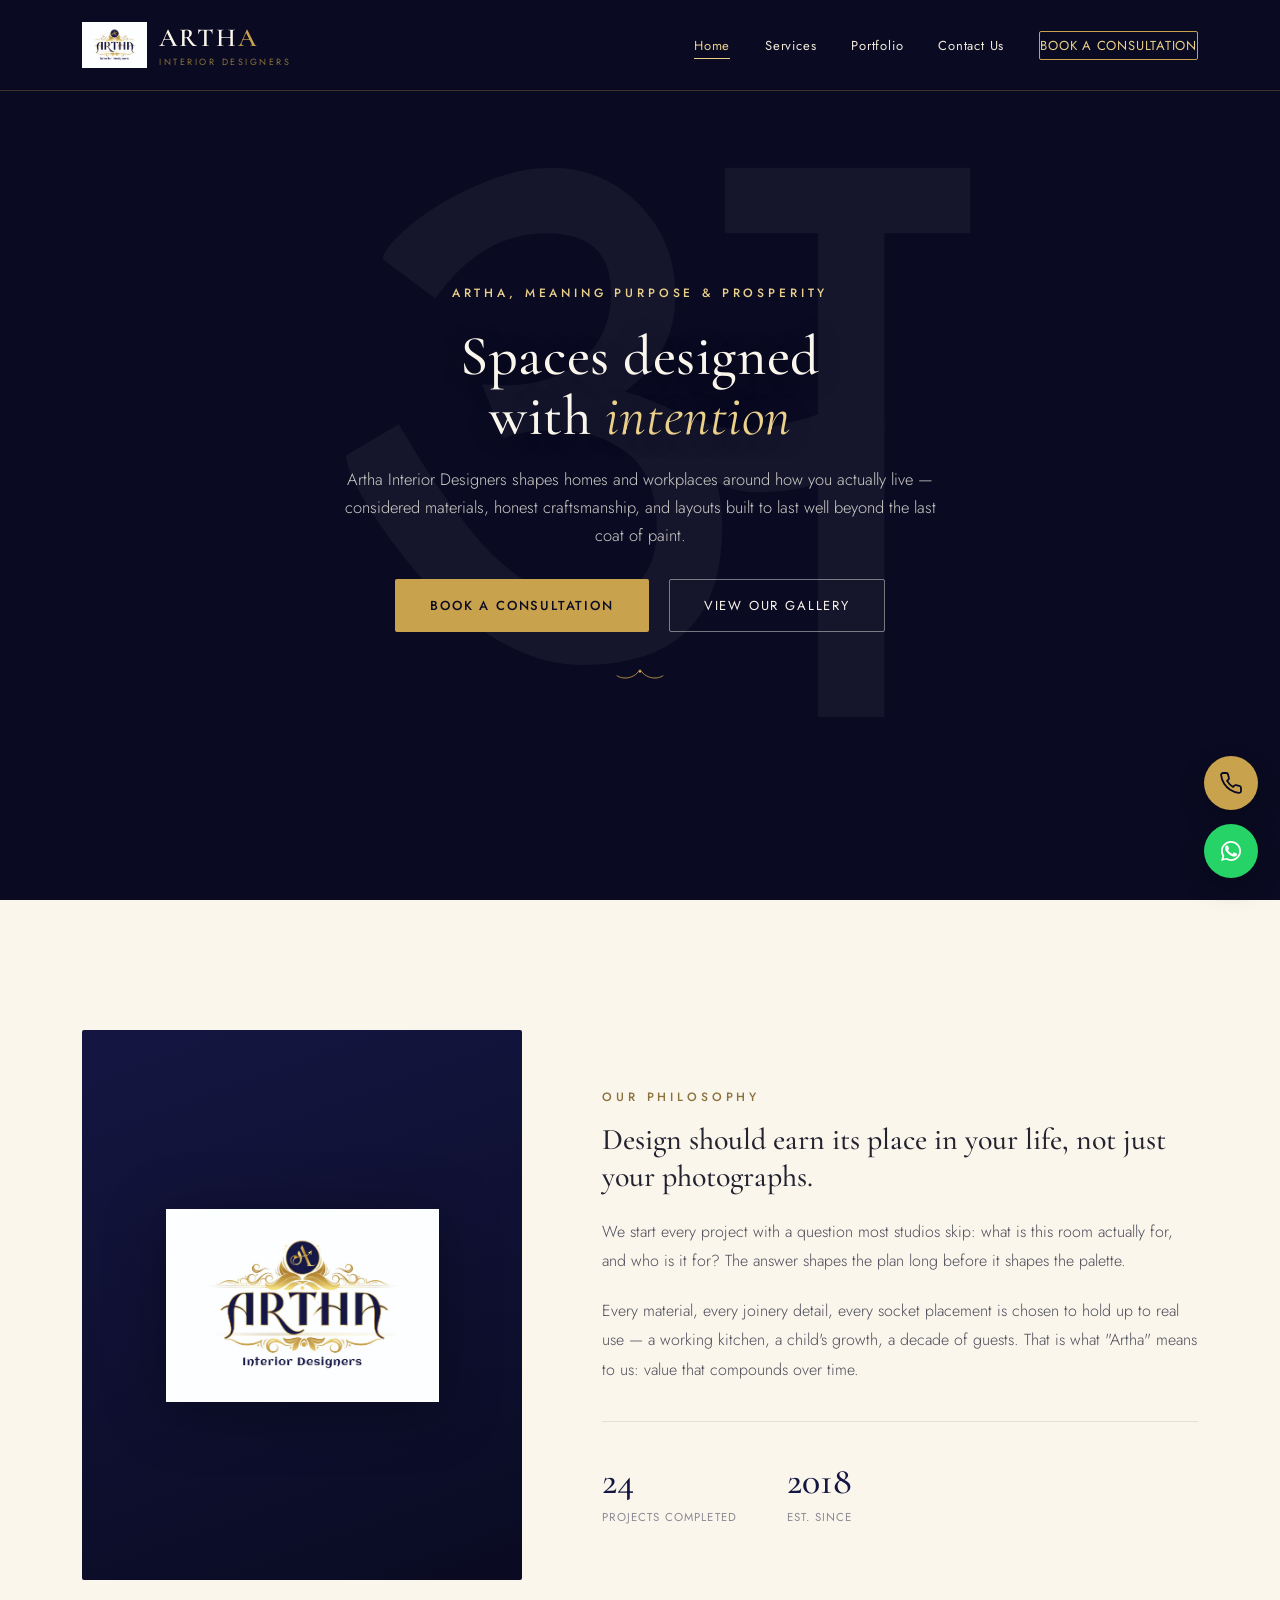
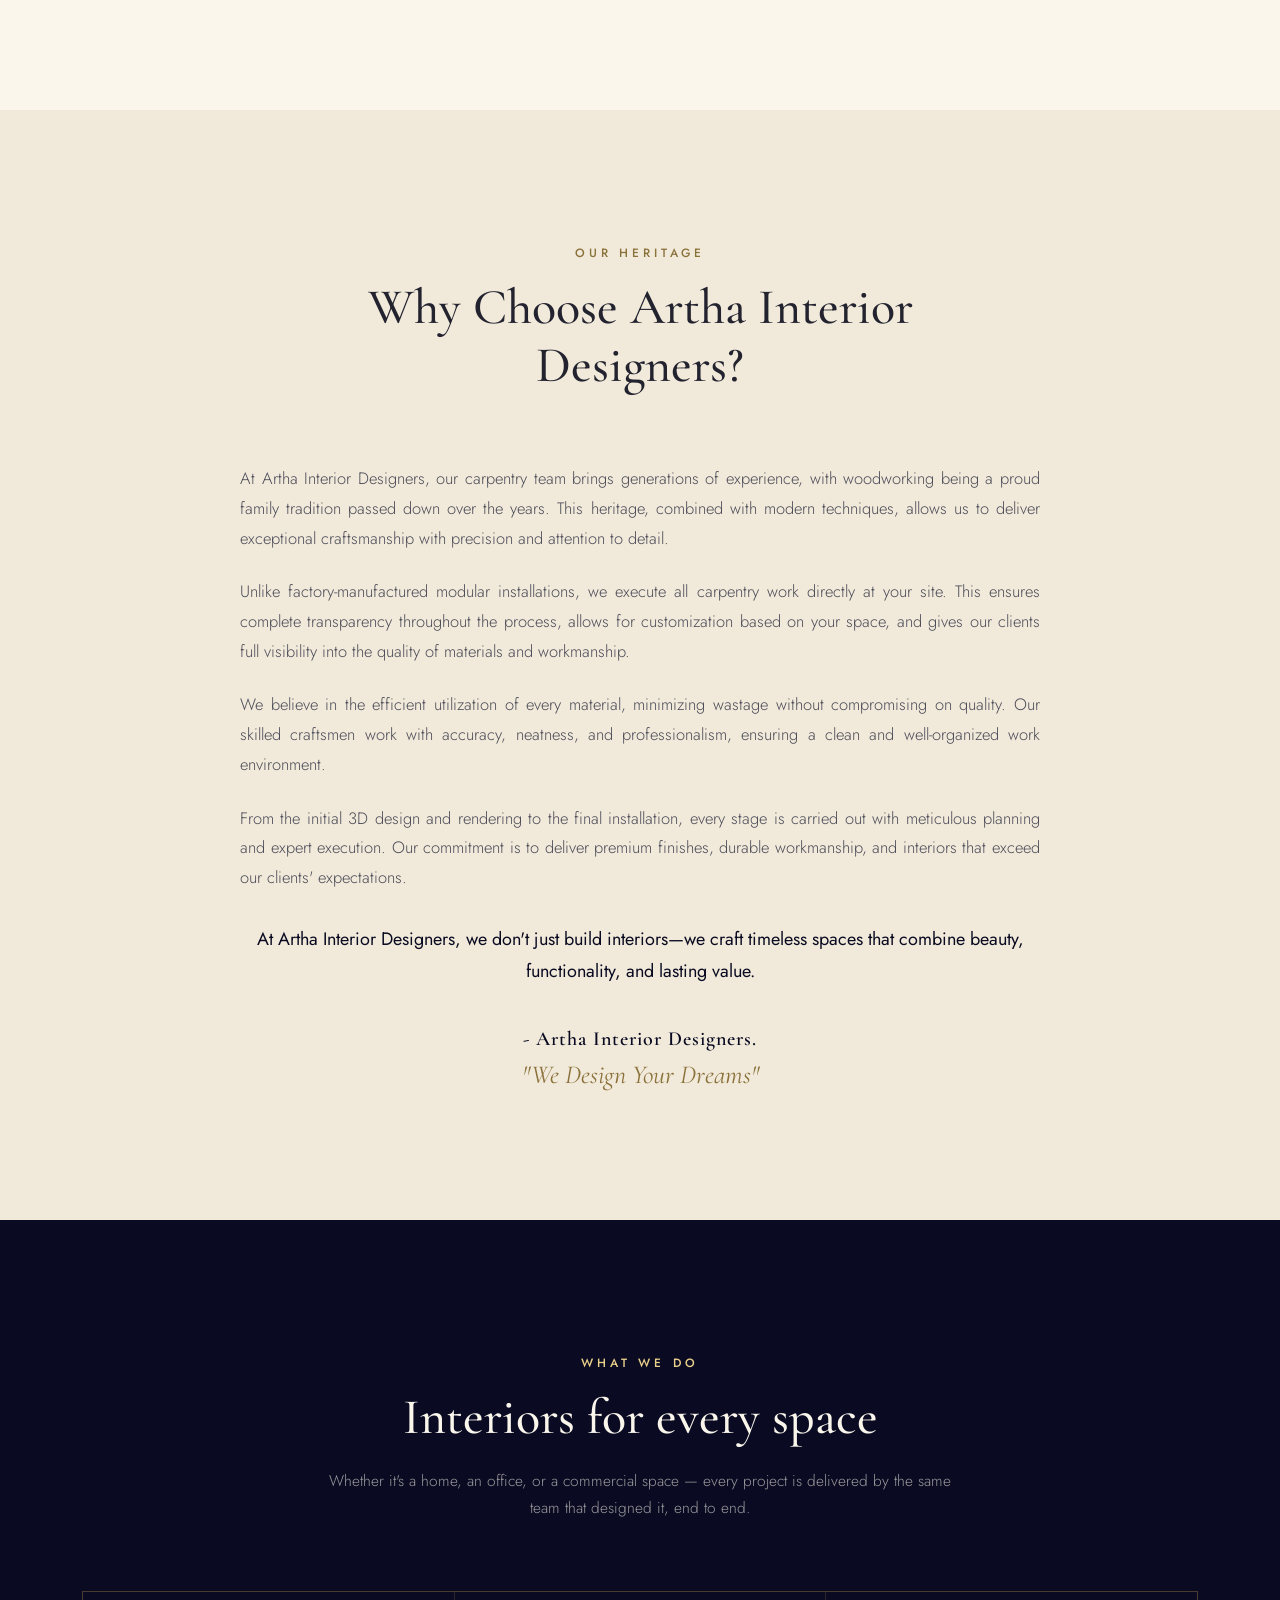
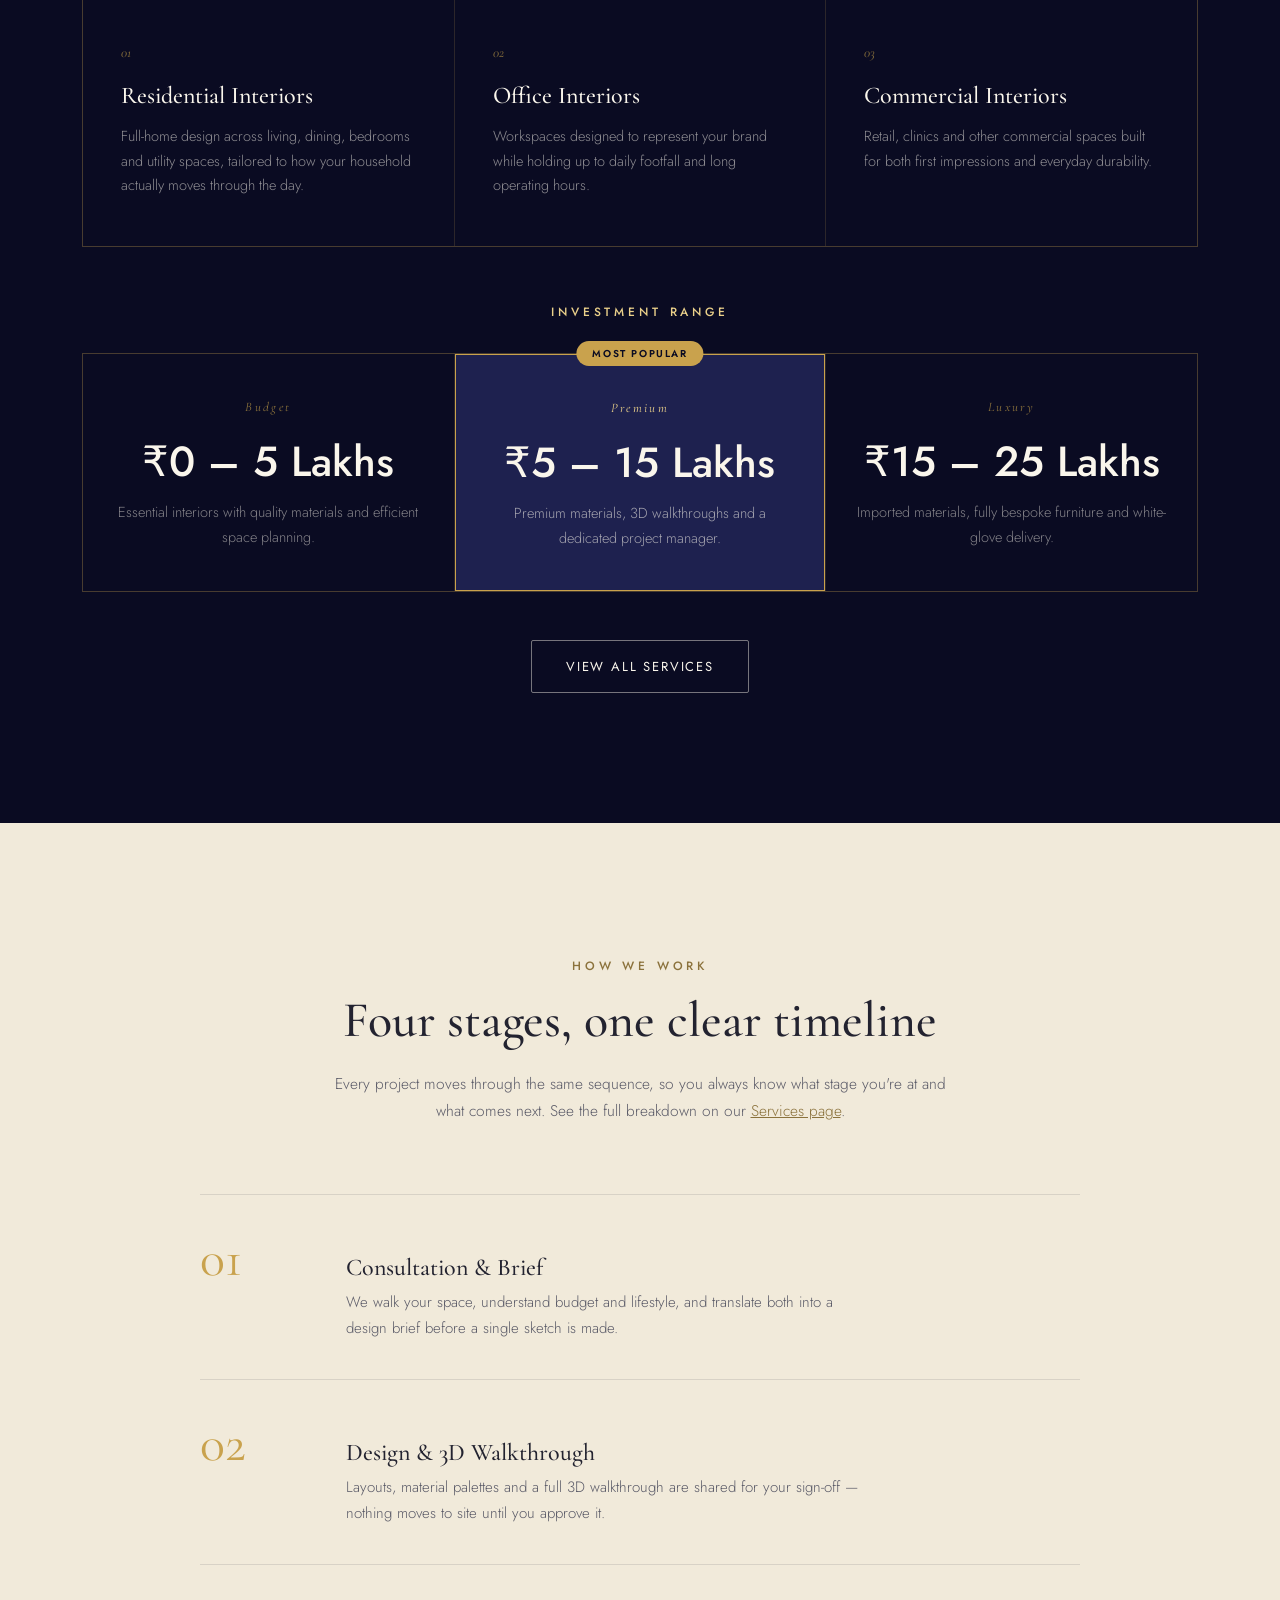
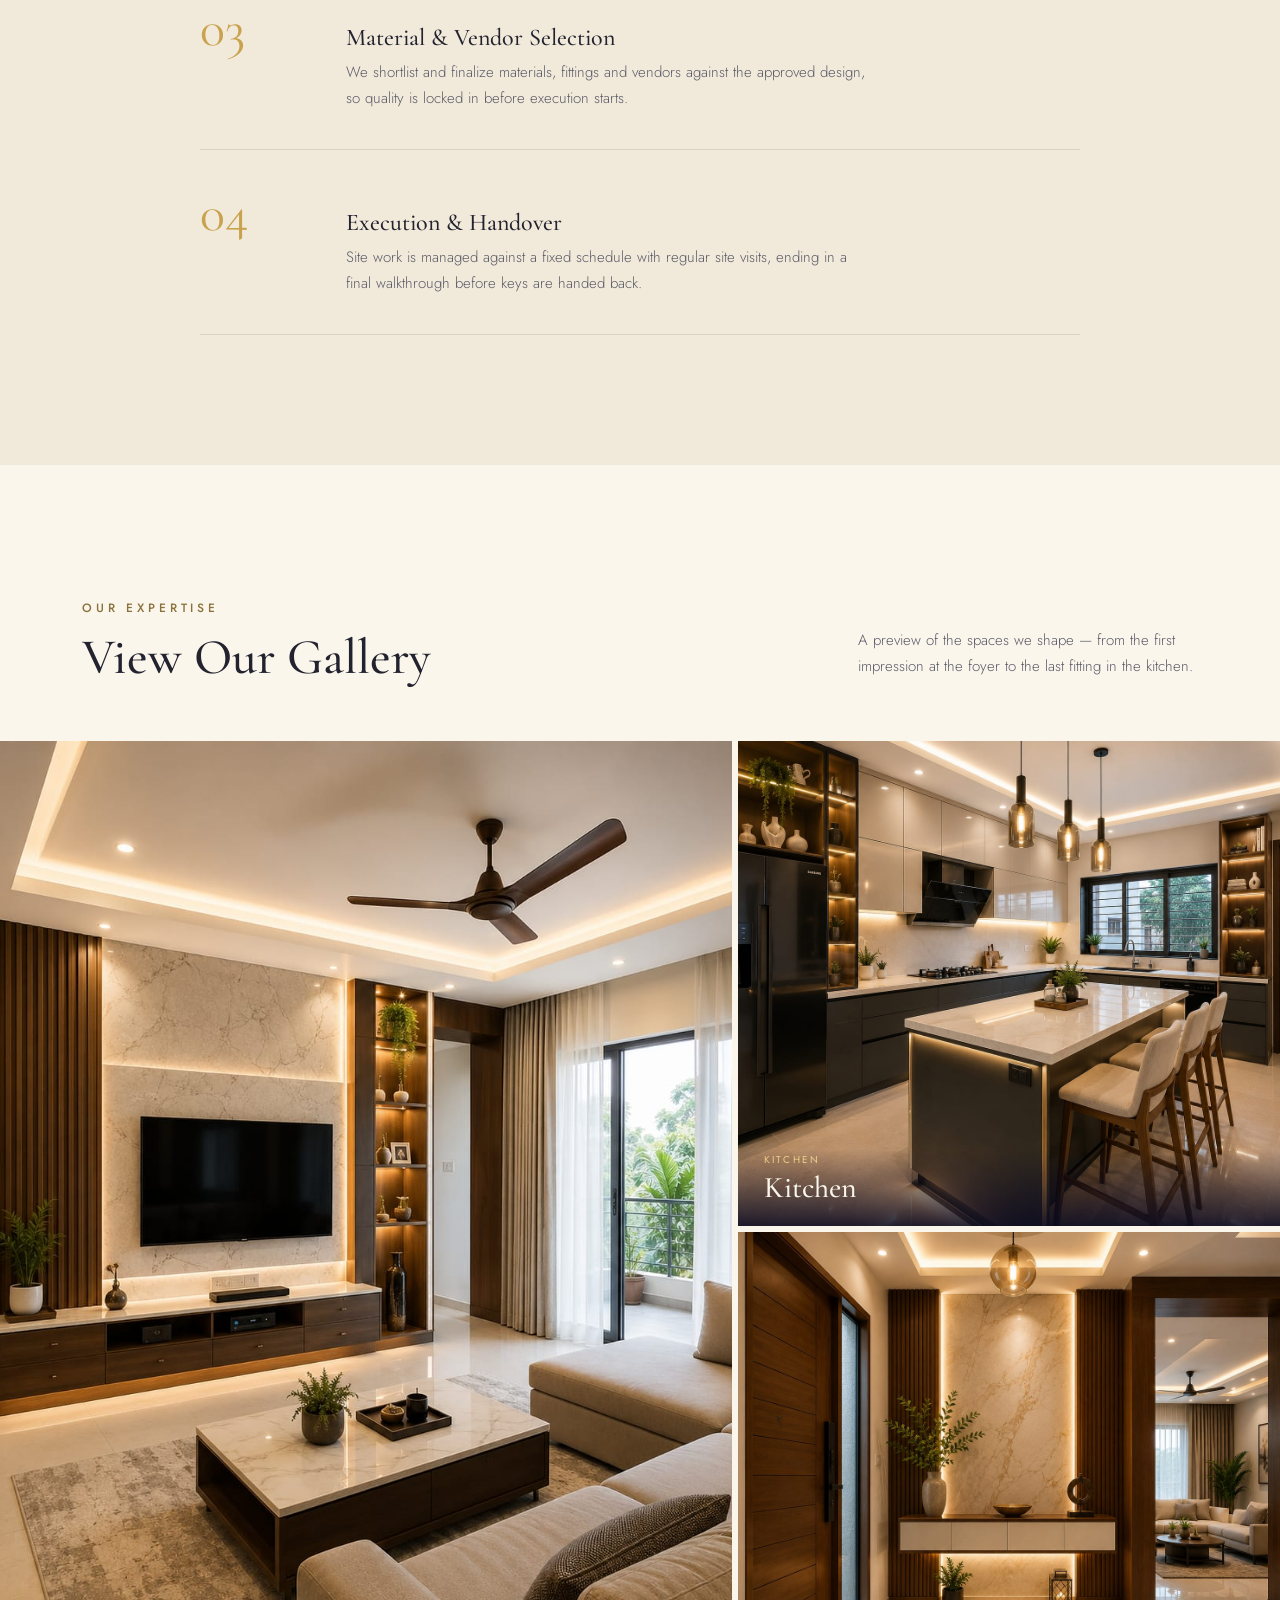
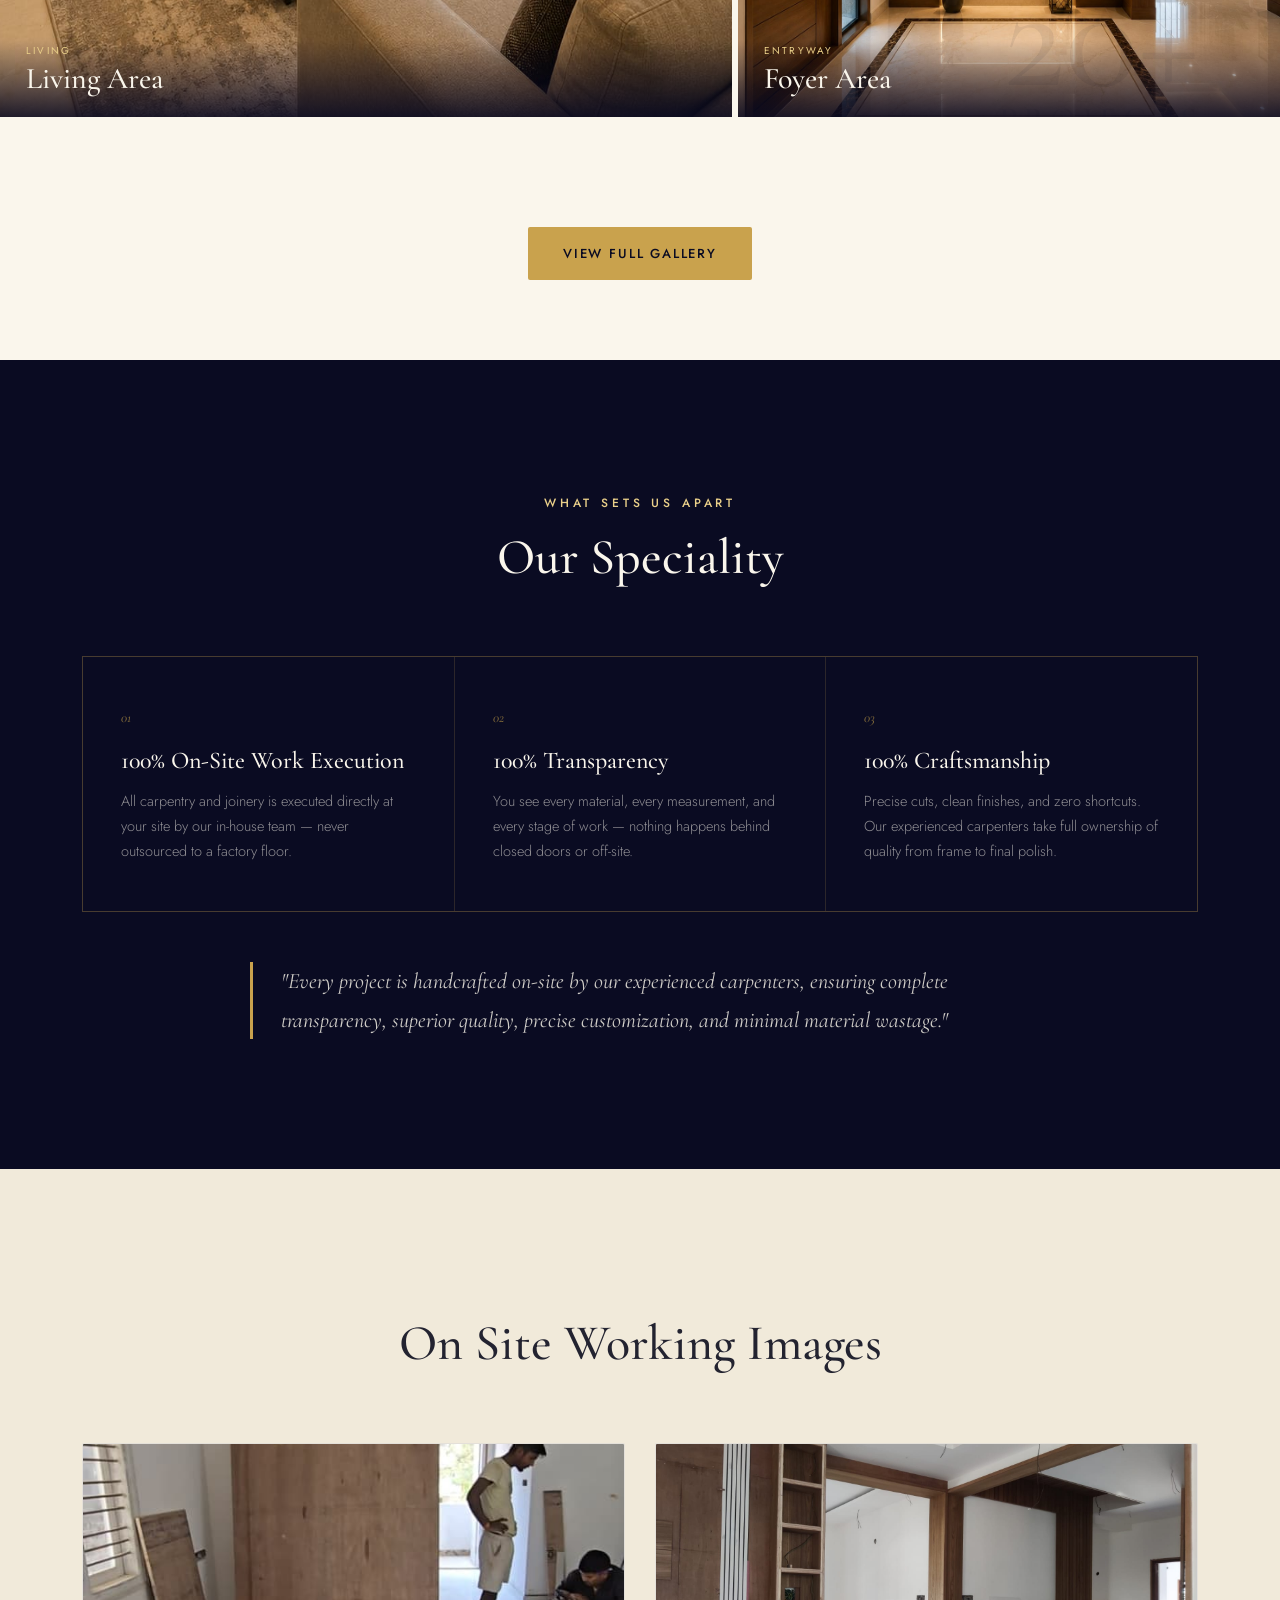
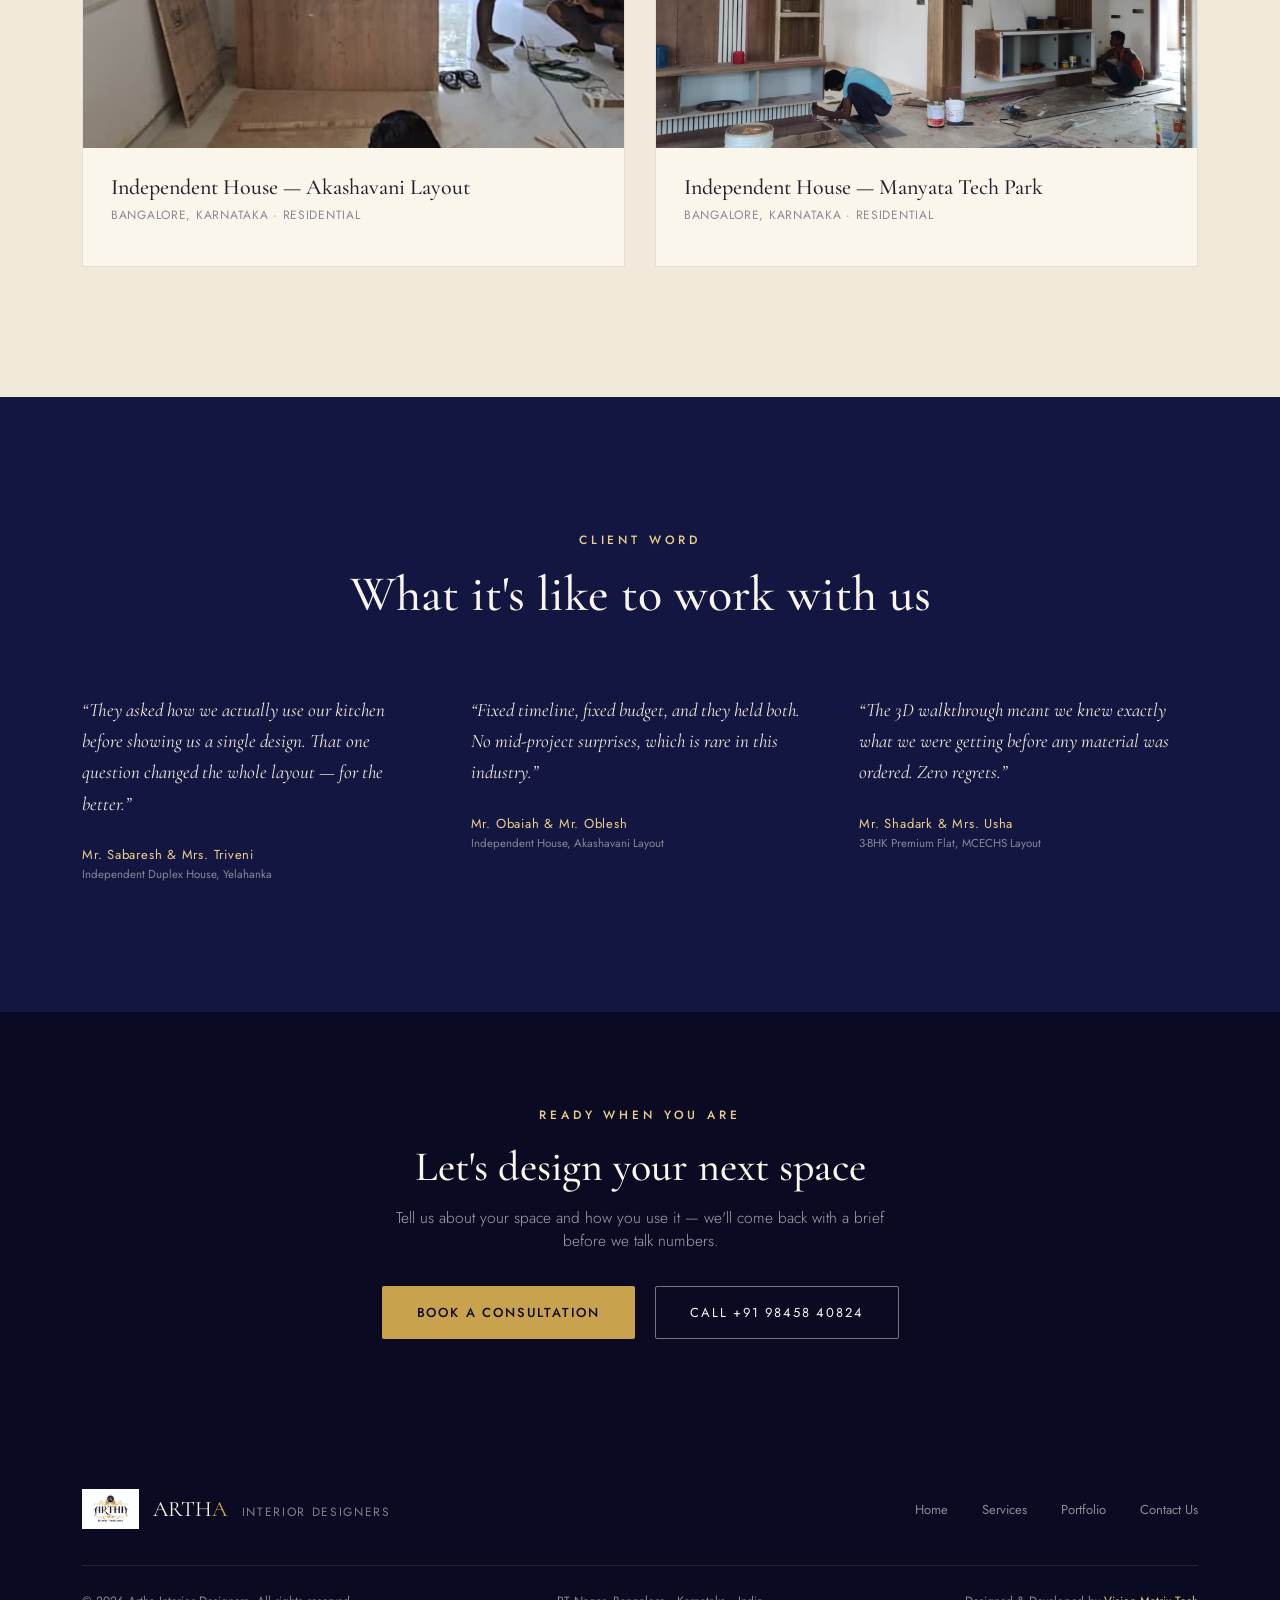
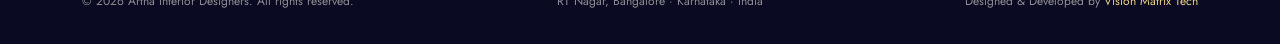
==== commit b3099465: "Update index.html" ====
--- a/index.html
+++ b/index.html
@@ -122,18 +122,18 @@
       <div class="service-grid" style="margin-bottom:48px;">
         <div class="service-card" style="text-align:center;padding:40px 30px;">
           <span class="num" style="font-size:13px;letter-spacing:0.18em;">Budget</span>
-          <h3 style="font-size:clamp(28px,3.5vw,42px);margin:14px 0 8px;color:var(--ivory);">₹0 – 5 Lakhs</h3>
+          <h3 style="font-family:'Jost',sans-serif;font-weight:500;font-size:clamp(28px,3.5vw,42px);margin:14px 0 8px;color:var(--ivory);">₹0 – 5 Lakhs</h3>
           <p style="color:rgba(250,246,236,0.5);">Essential interiors with quality materials and efficient space planning.</p>
         </div>
         <div class="service-card" style="text-align:center;padding:40px 30px;background:var(--navy-soft);border:1px solid var(--gold);position:relative;">
           <span style="position:absolute;top:-14px;left:50%;transform:translateX(-50%);background:var(--gold);color:var(--navy-deep);font-family:var(--sans);font-size:10px;letter-spacing:0.16em;text-transform:uppercase;font-weight:600;padding:5px 16px;border-radius:20px;">Most Popular</span>
           <span class="num" style="font-size:13px;letter-spacing:0.18em;color:var(--gold-light);">Premium</span>
-          <h3 style="font-size:clamp(28px,3.5vw,42px);margin:14px 0 8px;color:var(--ivory);">₹5 – 15 Lakhs</h3>
+          <h3 style="font-family:'Jost',sans-serif;font-weight:500;font-size:clamp(28px,3.5vw,42px);margin:14px 0 8px;color:var(--ivory);">₹5 – 15 Lakhs</h3>
           <p style="color:rgba(250,246,236,0.6);">Premium materials, 3D walkthroughs and a dedicated project manager.</p>
         </div>
         <div class="service-card" style="text-align:center;padding:40px 30px;">
           <span class="num" style="font-size:13px;letter-spacing:0.18em;">Luxury</span>
-          <h3 style="font-size:clamp(28px,3.5vw,42px);margin:14px 0 8px;color:var(--ivory);">₹15 – 25 Lakhs</h3>
+          <h3 style="font-family:'Jost',sans-serif;font-weight:500;font-size:clamp(28px,3.5vw,42px);margin:14px 0 8px;color:var(--ivory);">₹15 – 25 Lakhs</h3>
           <p style="color:rgba(250,246,236,0.5);">Imported materials, fully bespoke furniture and white-glove delivery.</p>
         </div>
       </div>
@@ -254,9 +254,7 @@
 <section class="ongoing-projects" id="ongoing-projects">
   <div class="wrap">
     <div class="section-head reveal">
-      <span class="eyebrow">Live Right Now</span>
-      <h2>Ongoing Projects</h2>
-      <p>A look at what our team is actively working on this month across Bangalore.</p>
+      <h2>On Site Working Images</h2>
     </div>
     <div class="projects-grid reveal">
 
@@ -265,10 +263,8 @@
           <img src="ongoingprojectakashavanilayout.jpeg" alt="Akashavani Layout — Ongoing">
         </div>
         <div class="project-card-body">
-          <span class="project-status status-execution">Execution Phase</span>
           <h3>Independent House — Akashavani Layout</h3>
           <span class="project-loc">Bangalore, Karnataka · Residential</span>
-          <p>Full flat interior fit-out — carpentry and kitchen installation underway on site.</p>
         </div>
       </div>
 
@@ -277,10 +273,8 @@
           <img src="ongoingprojectthanisandra.jpeg" alt="Thanisandra — Ongoing">
         </div>
         <div class="project-card-body">
-          <span class="project-status status-design">Design Finalization</span>
           <h3>Independent House — Manyata Tech Park</h3>
           <span class="project-loc">Bangalore, Karnataka · Residential</span>
-          <p>3D walkthrough approved. Material and vendor selection in progress ahead of on-site work.</p>
         </div>
       </div>
 
